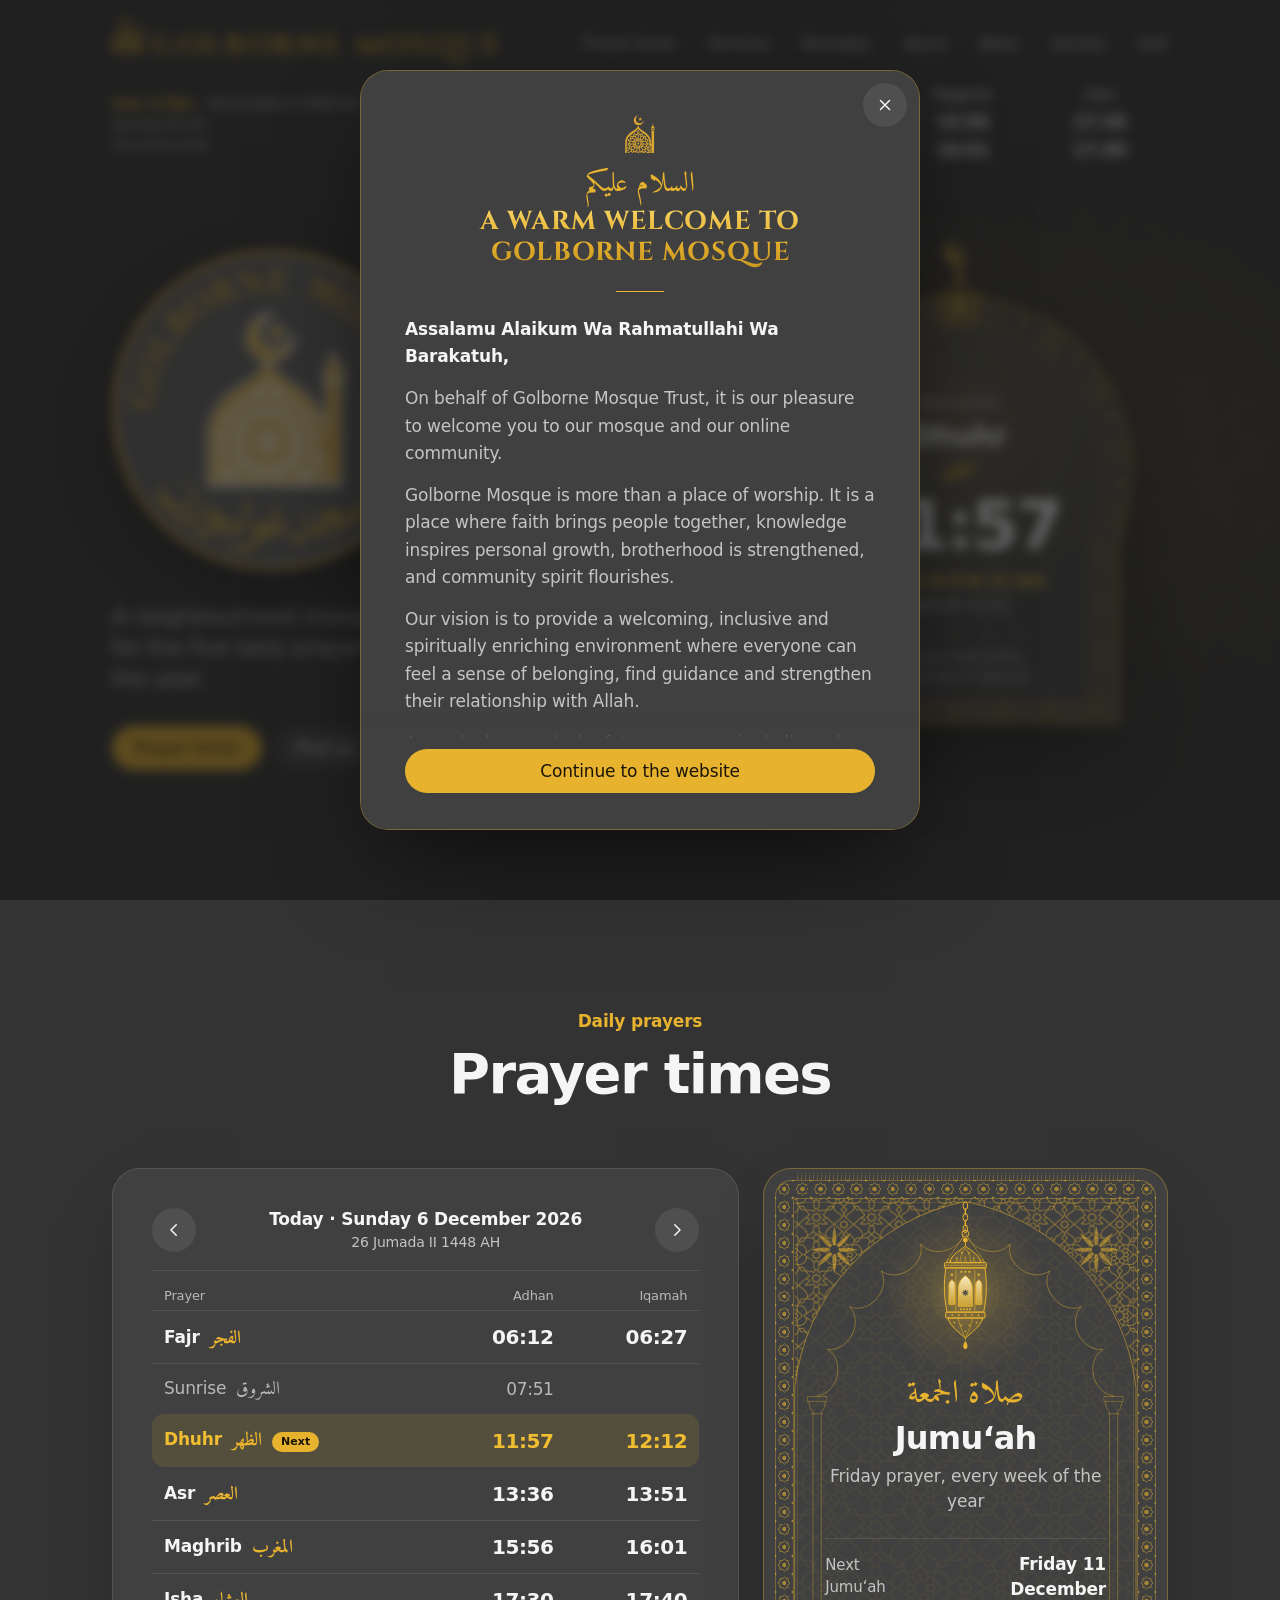
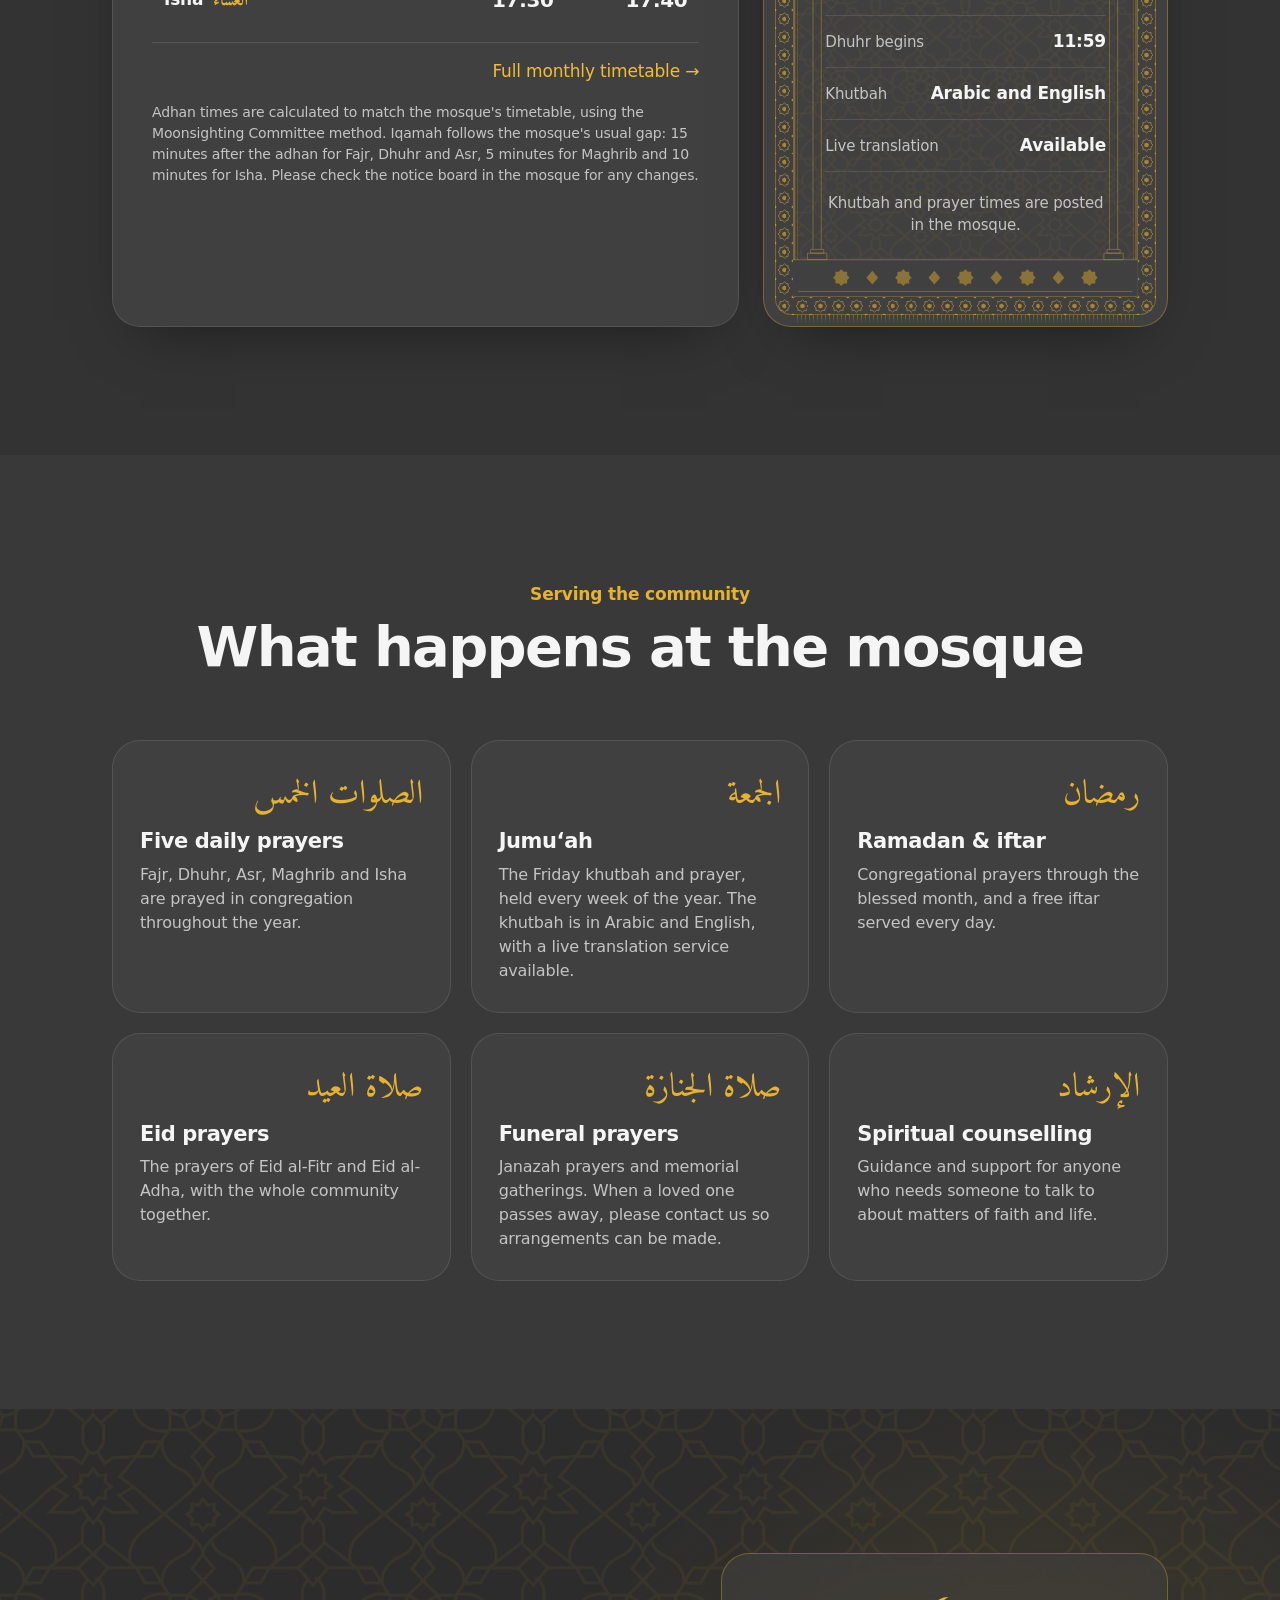
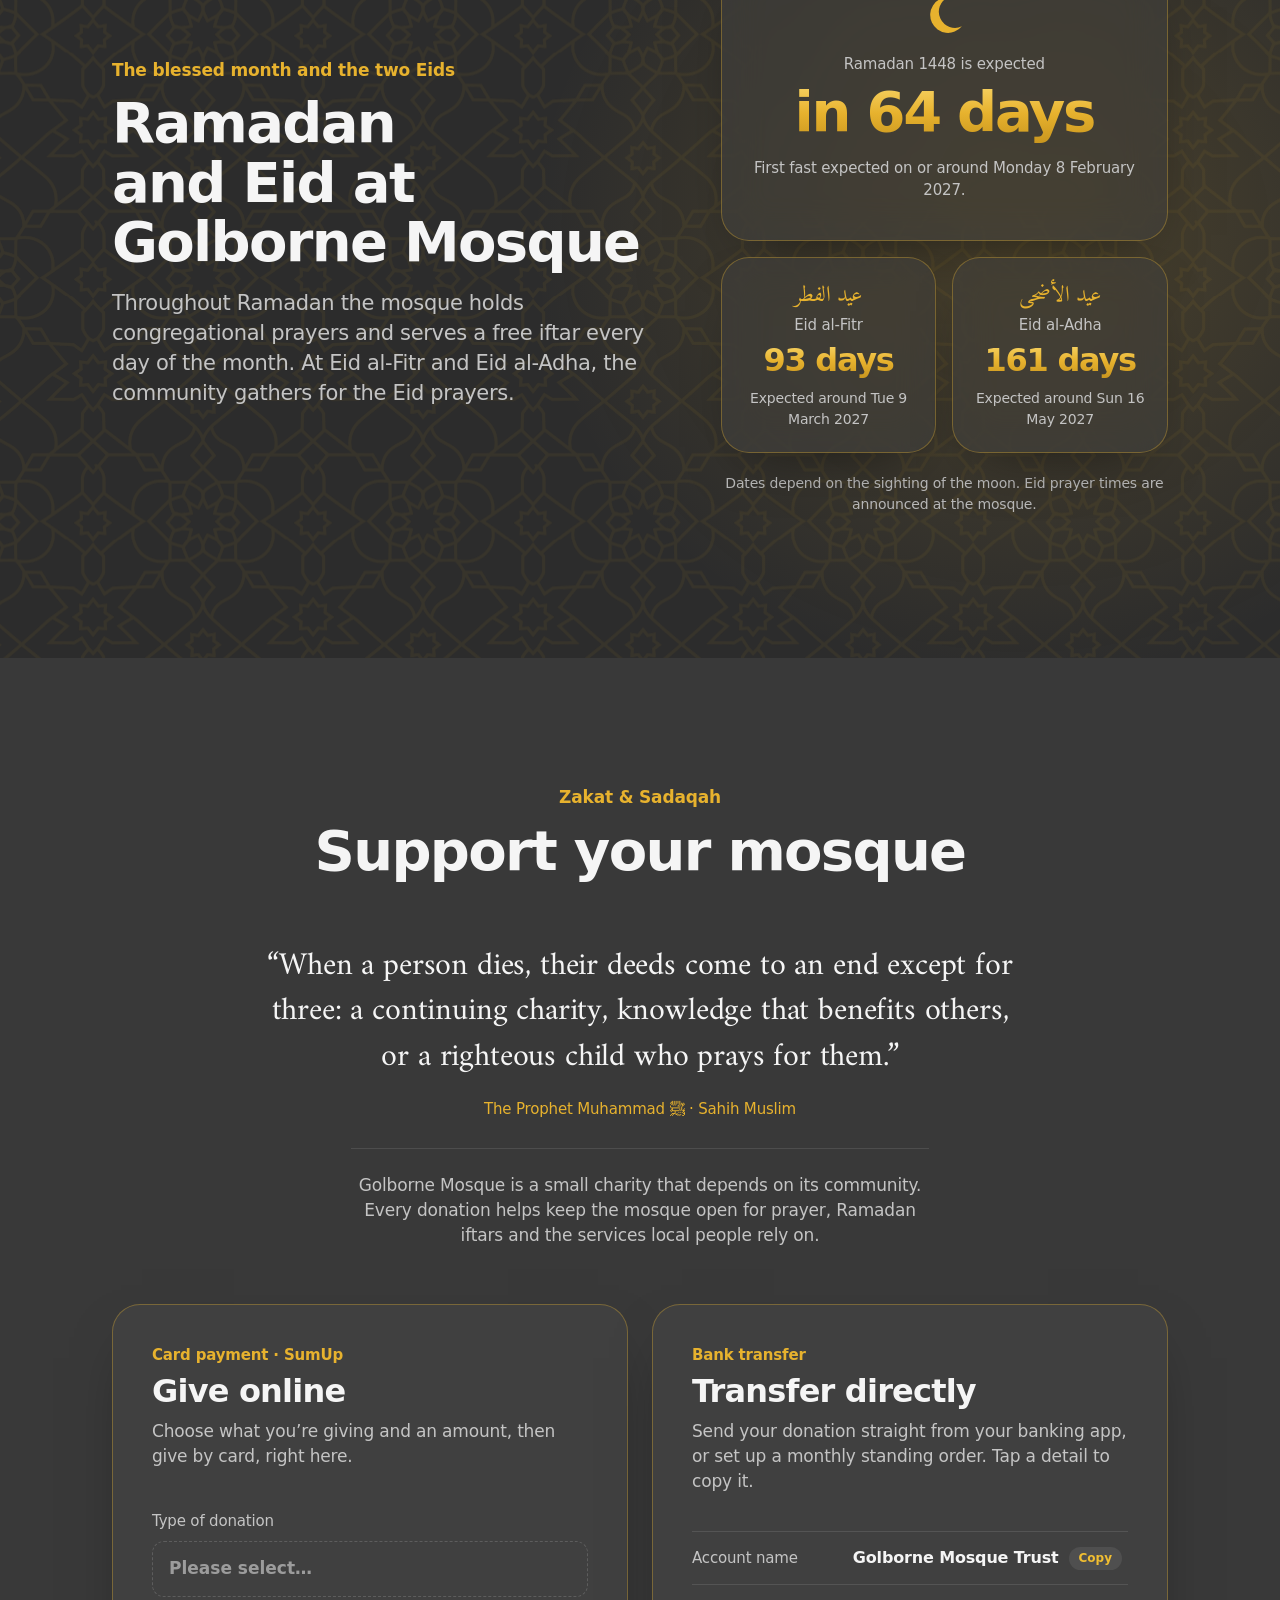
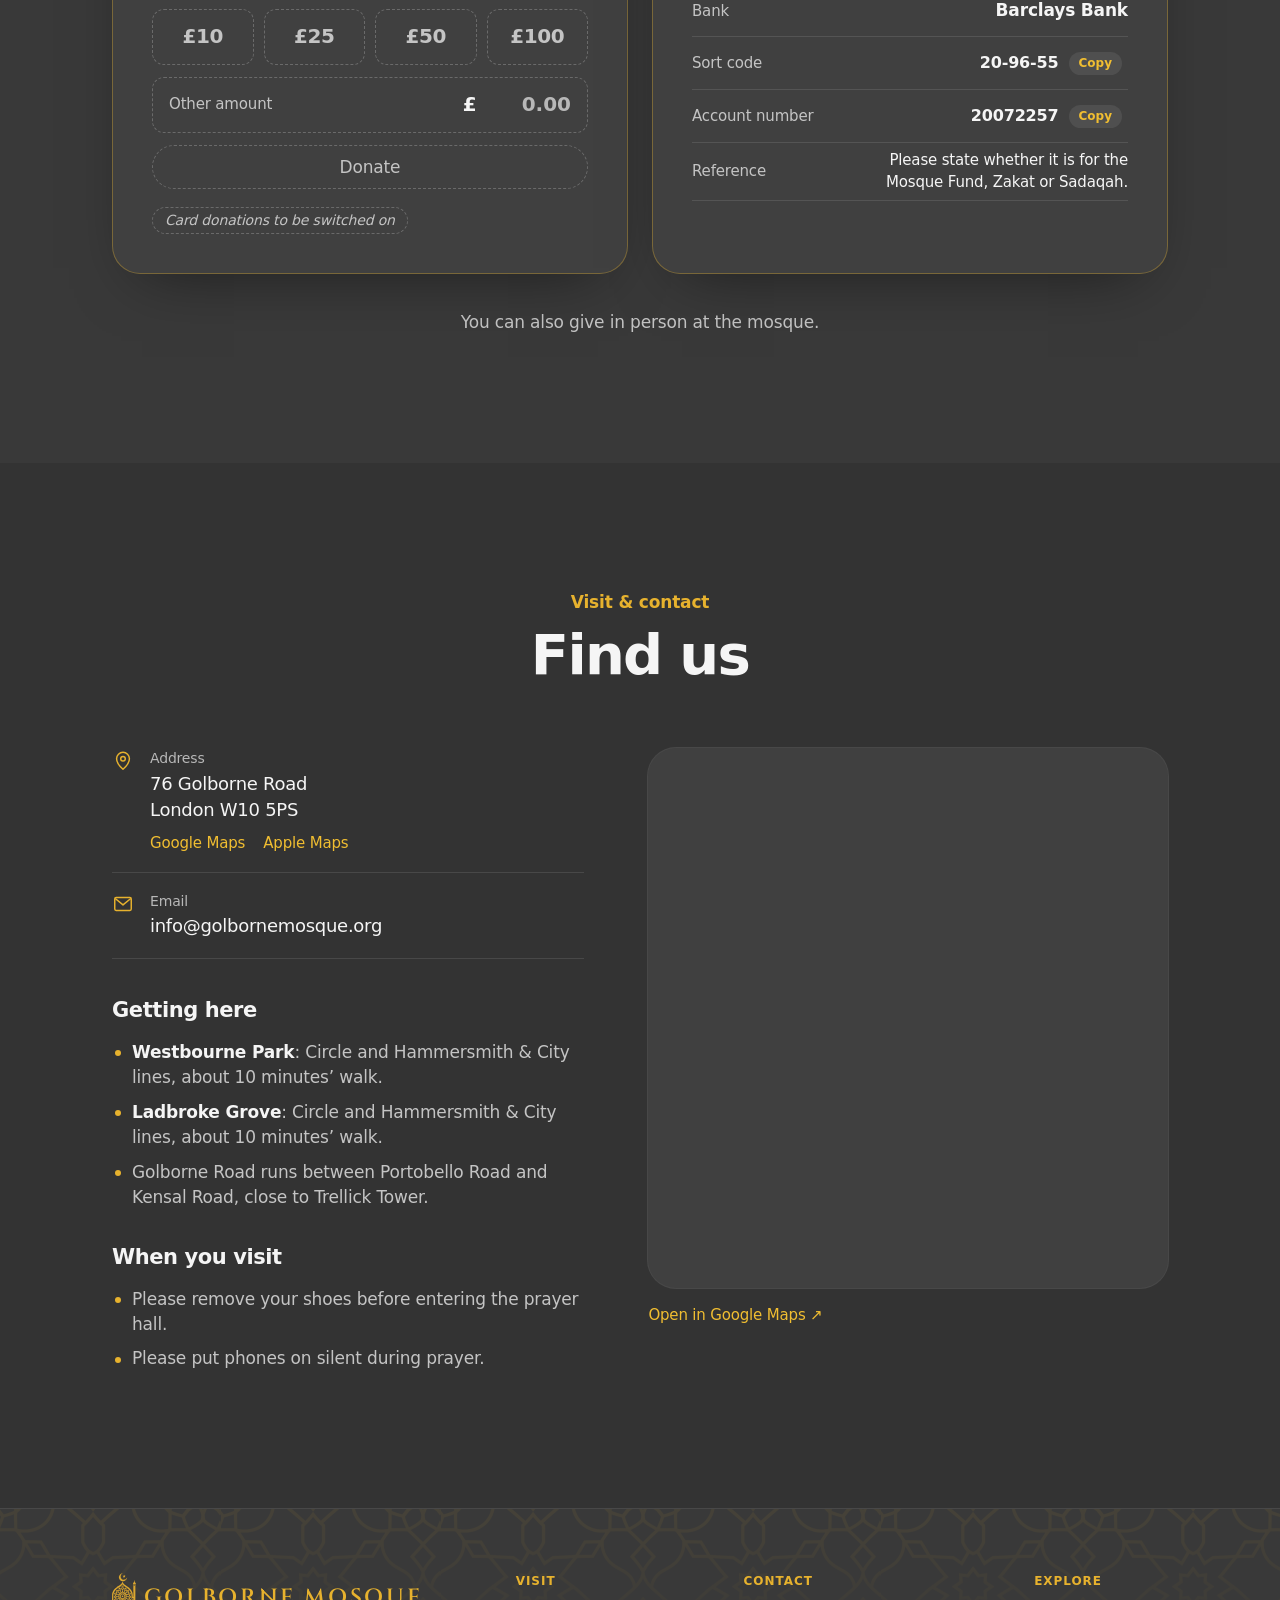
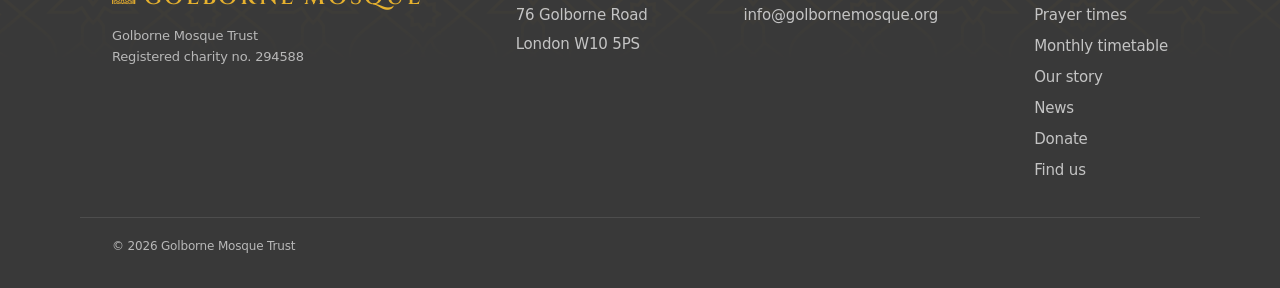
==== index.html @ c0db879e "Bank panel: Barclays Bank, no IBAN or BIC, reference asks which fund The bank is Barclays Bank. IBAN" ====
<!doctype html>
<html lang="en-GB">
<head>
  <meta charset="utf-8">
  <meta name="viewport" content="width=device-width, initial-scale=1, viewport-fit=cover">
  <title>Golborne Mosque · Alhuda Mosque, Golborne Road, London W10</title>
  <meta name="description" content="Golborne Mosque (Alhuda Mosque) at 76 Golborne Road, North Kensington. Today's prayer times, Jumu'ah, Ramadan and free iftar, funeral prayers, and how to find us.">
  <meta name="theme-color" content="#333333">
  <meta name="color-scheme" content="dark">
  <meta property="og:type" content="website">
  <meta property="og:title" content="Golborne Mosque · مسجد غولبورن">
  <meta property="og:description" content="A neighbourhood mosque at 76 Golborne Road, London W10 — five daily prayers, Jumu'ah and free iftar every day of Ramadan.">
  <meta property="og:image" content="https://golbornemosque.org/assets/og.jpg">
  <meta property="og:image:width" content="1200">
  <meta property="og:image:height" content="630">
  <meta property="og:image:alt" content="The Golborne Mosque badge: a gold dome, minaret and crescent on grey, with the name in English and Arabic.">
  <meta name="twitter:card" content="summary_large_image">
  <link rel="icon" href="/favicon.ico" sizes="16x16 32x32 48x48 64x64 128x128 256x256">
  <link rel="icon" href="/assets/icons/favicon.svg" type="image/svg+xml">
  <link rel="icon" href="/assets/icons/favicon-32x32.png" type="image/png" sizes="32x32">
  <link rel="icon" href="/assets/icons/favicon-16x16.png" type="image/png" sizes="16x16">
  <link rel="apple-touch-icon" href="/assets/icons/apple-touch-icon.png" sizes="180x180">
  <link rel="manifest" href="/site.webmanifest">
  <link rel="preconnect" href="https://fonts.googleapis.com">
  <link rel="preconnect" href="https://fonts.gstatic.com" crossorigin>
  <link rel="stylesheet" href="https://fonts.googleapis.com/css2?family=Amiri:wght@400;700&family=Cinzel:wght@600;700&display=swap">
  <link rel="stylesheet" href="css/styles.css">
  <script type="application/ld+json">
  {
    "@context": "https://schema.org",
    "@type": "Mosque",
    "name": "Golborne Mosque",
    "alternateName": ["مسجد غولبورن", "Alhuda Mosque", "مسجد الهدى", "Golborne Mosque Trust"],
    "address": {
      "@type": "PostalAddress",
      "streetAddress": "76 Golborne Road",
      "addressLocality": "London",
      "postalCode": "W10 5PS",
      "addressCountry": "GB"
    },
    "geo": { "@type": "GeoCoordinates", "latitude": 51.52195, "longitude": -0.2086 },
    "email": "info@golbornemosque.org"
  }
  </script>
</head>
<body id="top">
  <svg width="0" height="0" class="sprite" aria-hidden="true" focusable="false">
    <symbol id="i-star" viewBox="0 0 64 64">
      <g fill="none" stroke="currentColor" stroke-width="2.5" stroke-linejoin="round">
        <rect x="16" y="16" width="32" height="32"/>
        <rect x="16" y="16" width="32" height="32" transform="rotate(45 32 32)"/>
        <circle cx="32" cy="32" r="7"/>
      </g>
    </symbol>
    <symbol id="i-crescent" viewBox="0 0 64 64">
      <path fill="currentColor" d="M38 6a26 26 0 1 0 20 42.5A21 21 0 0 1 38 6z"/>
    </symbol>
    <symbol id="i-mail" viewBox="0 0 24 24">
      <g fill="none" stroke="currentColor" stroke-width="1.6" stroke-linejoin="round"><rect x="3" y="5" width="18" height="14" rx="1.5"/><path d="m3.5 6 8.5 7 8.5-7"/></g>
    </symbol>
    <symbol id="i-pin" viewBox="0 0 24 24">
      <g fill="none" stroke="currentColor" stroke-width="1.6" stroke-linejoin="round"><path d="M12 21s-7-6.2-7-11.5a7 7 0 0 1 14 0C19 14.8 12 21 12 21z"/><circle cx="12" cy="9.5" r="2.5"/></g>
    </symbol>
  </svg>

  <a class="skip-link" href="#main">Skip to content</a>

  <header class="site-header">
    <div class="wrap site-header__inner">
      <a class="brand" href="#top">
        <img class="brand__logo" src="assets/symbol.svg" width="30" height="38" alt="">
        <span class="brand__text">
          <span class="brand__name">Golborne Mosque</span>
        </span>
      </a>
      <button class="nav-toggle" type="button" aria-expanded="false" aria-controls="site-nav">
        <span class="nav-toggle__bars" aria-hidden="true"></span>
        <span class="nav-toggle__label">Menu</span>
      </button>
      <nav id="site-nav" class="site-nav" aria-label="Main">
        <ul>
          <li><a href="#prayer-times">Prayer times</a></li>
          <li><a href="#services">Services</a></li>
          <li><a href="#ramadan">Ramadan</a></li>
          <li><a href="/about">About</a></li>
          <li><a href="/news">News</a></li>
          <li><a href="#donate">Donate</a></li>
          <li><a href="#visit">Visit</a></li>
        </ul>
      </nav>
    </div>
  </header>

  <section class="prayer-bar" id="prayer-bar" aria-label="Prayer times">
    <div class="wrap prayer-bar__inner">
      <div class="prayer-bar__day">
        <p><span class="prayer-bar__title" data-bar-day hidden></span><span data-bar-date>&nbsp;</span></p>
        <p data-bar-sunrise>&nbsp;</p>
        <p class="prayer-bar__credit" data-bar-credit>&nbsp;</p>
      </div>
      <!-- Filled in by js/prayer-bar.js; the placeholder rows keep the page from jumping as it loads. -->
      <table class="prayer-bar__table">
        <thead><tr><td></td><th scope="col">Fajr</th><th scope="col">Dhuhr</th><th scope="col">Asr</th><th scope="col">Maghrib</th><th scope="col">Isha</th></tr></thead>
        <tbody>
          <tr><th scope="row">Adhan</th><td>--:--</td><td>--:--</td><td>--:--</td><td>--:--</td><td>--:--</td></tr>
          <tr><th scope="row">Iqamah</th><td>--:--</td><td>--:--</td><td>--:--</td><td>--:--</td><td>--:--</td></tr>
        </tbody>
      </table>
    </div>
  </section>
  <noscript><style>.prayer-bar { display: none; }</style></noscript>

  <main id="main">
    <!-- Hero: styled on the mosque's dark grey frontage and gold lettering -->
    <section class="hero" aria-labelledby="hero-title">
      <div class="wrap hero__grid">
        <div class="sign">
          <h1 id="hero-title" class="sign__logo">
            <img src="assets/logo.svg" width="320" height="320" alt="Golborne Mosque" fetchpriority="high">
            <span class="visually-hidden" lang="ar" dir="rtl">مسجد غولبورن</span>
          </h1>
          <p class="sign__lede">A neighbourhood mosque on Golborne Road, open for the five daily prayers and Jumu‘ah throughout the year.</p>
          <div class="sign__actions">
            <a class="btn btn--gold" href="#prayer-times">Prayer times</a>
            <a class="btn btn--line" href="#visit">Find us</a>
          </div>
        </div>

        <aside class="arch" aria-labelledby="next-label">
          <svg class="arch__frame" viewBox="0 0 320 420" aria-hidden="true" focusable="false">
            <defs>
              <pattern id="arch-lattice" width="44" height="48.71" patternUnits="userSpaceOnUse" x="160" y="10">
                <image href="assets/zellige.webp" width="44" height="48.71"/>
              </pattern>
              <pattern id="arch-weave" width="64" height="70.84" patternUnits="userSpaceOnUse" x="128" y="20">
                <image href="assets/zellige.webp" width="64" height="70.84"/>
              </pattern>
              <radialGradient id="arch-light" cx="160" cy="110" r="190" gradientUnits="userSpaceOnUse">
                <stop offset="0" stop-color="#f6cf5c" stop-opacity="0.13"/>
                <stop offset="1" stop-color="#f6cf5c" stop-opacity="0"/>
              </radialGradient>
            </defs>
            <path class="arch__fill" d="M10 410V233.2A162 162 0 1 1 310 233.2V410Z"/>
            <!-- inside the window: a faint woven lattice and light from the top -->
            <path class="arch__weave" d="M30 390V229.13A142 142 0 1 1 290 229.13V390Z"/>
            <path d="M30 390V229.13A142 142 0 1 1 290 229.13V390Z" fill="url(#arch-light)"/>
            <!-- the arch: alternating voussoirs (lattice / plain with a star), a keystone, a scalloped intrados -->
            <path class="arch__band" fill="url(#arch-lattice)" fill-rule="evenodd" d="M10 410V233.2A162 162 0 1 1 310 233.2V410ZM30 390V229.13A142 142 0 1 1 290 229.13V390Z"/>
            <path class="arch__voussoir" d="M20.33 197.6L0.65 201.2A162 162 0 0 1 -1.95 167.97L18.04 168.47A142 142 0 0 0 20.33 197.6ZM21.77 139.49L2.3 134.91A162 162 0 0 1 13.23 103.42L31.35 111.89A142 142 0 0 0 21.77 139.49ZM46.38 86.83L30.37 74.83A162 162 0 0 1 53.01 50.36L66.21 65.38A142 142 0 0 0 46.38 86.83ZM90.02 48.44L80.17 31.04A162 162 0 0 1 110.71 17.68L116.79 36.73A142 142 0 0 0 90.02 48.44ZM203.21 36.73L209.29 17.68A162 162 0 0 1 239.83 31.04L229.98 48.44A142 142 0 0 0 203.21 36.73ZM253.79 65.38L266.99 50.36A162 162 0 0 1 289.63 74.83L273.62 86.83A142 142 0 0 0 253.79 65.38ZM288.65 111.89L306.77 103.42A162 162 0 0 1 317.7 134.91L298.23 139.49A142 142 0 0 0 288.65 111.89ZM301.96 168.47L321.95 167.97A162 162 0 0 1 319.35 201.2L299.67 197.6A142 142 0 0 0 301.96 168.47Z"/>
            <path class="arch__voussoir arch__voussoir--key" d="M145.7 33.74L140.5 6.14A167 167 0 0 1 179.5 6.14L174.3 33.74A139 139 0 0 0 145.7 33.74Z"/>
            <path class="arch__kstar" d="M160 13.6L161.58 15.18L163.82 15.18L163.82 17.42L165.4 19L163.82 20.58L163.82 22.82L161.58 22.82L160 24.4L158.42 22.82L156.18 22.82L156.18 20.58L154.6 19L156.18 17.42L156.18 15.18L158.42 15.18Z"/>
            <path class="arch__vstars" d="M8.46 179.27L9.81 180.62L11.72 180.62L11.72 182.53L13.06 183.87L11.72 185.22L11.72 187.13L9.81 187.13L8.46 188.47L7.12 187.13L5.21 187.13L5.21 185.22L3.86 183.87L5.21 182.53L5.21 180.62L7.12 180.62ZM16.4 117.56L17.75 118.91L19.65 118.91L19.65 120.82L21 122.16L19.65 123.51L19.65 125.42L17.75 125.42L16.4 126.76L15.05 125.42L13.15 125.42L13.15 123.51L11.8 122.16L13.15 120.82L13.15 118.91L15.05 118.91ZM48.4 64.2L49.75 65.55L51.65 65.55L51.65 67.46L53 68.8L51.65 70.15L51.65 72.06L49.75 72.06L48.4 73.4L47.05 72.06L45.15 72.06L45.15 70.15L43.8 68.8L45.15 67.46L45.15 65.55L47.05 65.55ZM99.1 28.13L100.45 29.48L102.35 29.48L102.35 31.39L103.7 32.73L102.35 34.08L102.35 35.99L100.45 35.99L99.1 37.33L97.75 35.99L95.85 35.99L95.85 34.08L94.5 32.73L95.85 31.39L95.85 29.48L97.75 29.48ZM220.9 28.13L222.25 29.48L224.15 29.48L224.15 31.39L225.5 32.73L224.15 34.08L224.15 35.99L222.25 35.99L220.9 37.33L219.55 35.99L217.65 35.99L217.65 34.08L216.3 32.73L217.65 31.39L217.65 29.48L219.55 29.48ZM271.6 64.2L272.95 65.55L274.85 65.55L274.85 67.46L276.2 68.8L274.85 70.15L274.85 72.06L272.95 72.06L271.6 73.4L270.25 72.06L268.35 72.06L268.35 70.15L267 68.8L268.35 67.46L268.35 65.55L270.25 65.55ZM303.6 117.56L304.95 118.91L306.85 118.91L306.85 120.82L308.2 122.16L306.85 123.51L306.85 125.42L304.95 125.42L303.6 126.76L302.25 125.42L300.35 125.42L300.35 123.51L299 122.16L300.35 120.82L300.35 118.91L302.25 118.91ZM311.54 179.27L312.88 180.62L314.79 180.62L314.79 182.53L316.14 183.87L314.79 185.22L314.79 187.13L312.88 187.13L311.54 188.47L310.19 187.13L308.28 187.13L308.28 185.22L306.94 183.87L308.28 182.53L308.28 180.62L310.19 180.62Z"/>
            <path class="arch__dividers" d="M20.33 197.6L0.65 201.2M18.04 168.47L-1.95 167.97M21.77 139.49L2.3 134.91M31.35 111.89L13.23 103.42M46.38 86.83L30.37 74.83M66.21 65.38L53.01 50.36M90.02 48.44L80.17 31.04M116.79 36.73L110.71 17.68M145.39 30.75L143.33 10.86M174.61 30.75L176.67 10.86M203.21 36.73L209.29 17.68M229.98 48.44L239.83 31.04M253.79 65.38L266.99 50.36M273.62 86.83L289.63 74.83M288.65 111.89L306.77 103.42M298.23 139.49L317.7 134.91M301.96 168.47L321.95 167.97M299.67 197.6L319.35 201.2"/>
            <path class="arch__lobes" d="M30 229.13C39.24 220.61 31.94 195.41 19.58 193.14C30.73 187.33 30.28 161.1 18.94 155.67C31.22 152.98 37.64 127.55 28.12 119.35C40.68 119.96 53.53 97.09 46.49 86.68C58.44 90.56 76.83 71.85 72.76 59.96C83.28 66.83 105.92 53.58 105.1 41.04C113.46 50.42 138.78 43.56 141.26 31.24C146.89 42.48 173.11 42.48 178.74 31.24C181.22 43.56 206.54 50.42 214.9 41.04C214.08 53.58 236.72 66.83 247.24 59.96C243.17 71.85 261.56 90.56 273.51 86.68C266.47 97.09 279.32 119.96 291.88 119.35C282.36 127.55 288.78 152.98 301.06 155.67C289.72 161.1 289.27 187.33 300.42 193.14C288.06 195.41 280.76 220.61 290 229.13"/>
            <!-- imposts on slim columns -->
            <path class="arch__impost" d="M5 228H41V237H5ZM279 228H315V237H279Z"/>
            <path class="arch__columns" d="M31.4 237H40.6M32.2 237Q32.4 241 34.6 242M39.8 237Q39.6 241 37.4 242M33.8 243.2H38.2M34.6 242V380M37.4 242V380M279.4 237H288.6M280.2 237Q280.4 241 282.6 242M287.8 237Q287.6 241 285.4 242M281.8 243.2H286.2M282.6 242V380M285.4 242V380"/>
            <path class="arch__bases" d="M33.6 380H38.4V383H33.6ZM32.4 383H39.6V389.5H32.4ZM281.6 380H286.4V383H281.6ZM280.4 383H287.6V389.5H280.4Z"/>
            <path class="arch__line" d="M10 410V233.2A162 162 0 1 1 310 233.2V410Z"/>
            <path class="arch__line arch__line--inner" d="M30 390V229.13A142 142 0 1 1 290 229.13V390Z"/>
            <!-- finial: the crescent and star above the arch, as on the dome in the logo -->
            <g class="arch__finial">
              <path d="M155.4 5.4C155.4 2.2 164.6 2.2 164.6 5.4Z"/><path d="M158.9 2.6V-7.6H161.1V2.6Z"/><circle cx="160" cy="-10.6" r="3.2"/><path d="M159.2 -13.6V-16.4H160.8V-13.6Z"/><circle cx="160" cy="-18.4" r="2.1"/><g transform="translate(158.2 -32.4) scale(0.82)"><path d="M12.29 4.24A13 13 0 1 1 -1.44 -12.92A11 11 0 1 0 12.29 4.24Z"/><path d="M5.6 -8L6.75 -4.78L10.17 -4.68L7.45 -2.6L8.42 0.68L5.6 -1.25L2.78 0.68L3.75 -2.6L1.03 -4.68L4.45 -4.78Z"/></g>
            </g>
          </svg>
          <div class="arch__content">
            <p class="arch__label" id="next-label">Next prayer</p>
            <p class="arch__name"><span id="next-name">—</span> <span class="arch__name-ar" id="next-name-ar" lang="ar" dir="rtl"></span></p>
            <p class="arch__time" id="next-time">--:--</p>
            <p class="arch__countdown" id="next-countdown"></p>
            <p class="arch__iqamah" id="next-iqamah" hidden></p>
            <p class="arch__date"><span id="hero-date"></span><span class="arch__hijri" id="hero-hijri"></span></p>
          </div>
        </aside>
      </div>
    </section>

    <div id="notices" class="wrap notices" hidden></div>

    <!-- Prayer times + Jumu'ah -->
    <section id="prayer-times" class="section" aria-labelledby="pt-title">
      <div class="wrap">
        <header class="section__head">
          <p class="eyebrow eyebrow--ruled">Daily prayers</p>
          <h2 id="pt-title">Prayer times</h2>
        </header>

        <div class="times-grid">
          <div class="panel times">
            <div class="times__bar">
              <button class="icon-btn" type="button" id="prev-day" aria-label="Previous day">
                <svg viewBox="0 0 24 24" aria-hidden="true"><path d="M15 5l-7 7 7 7"/></svg>
              </button>
              <div class="times__date">
                <p id="pt-date" aria-live="polite"></p>
                <p id="pt-hijri" class="times__hijri"></p>
              </div>
              <button class="icon-btn" type="button" id="next-day" aria-label="Next day">
                <svg viewBox="0 0 24 24" aria-hidden="true"><path d="M9 5l7 7-7 7"/></svg>
              </button>
            </div>

            <table class="times__table">
              <caption class="visually-hidden">Adhan and iqamah times for the selected day</caption>
              <thead>
                <tr>
                  <th scope="col">Prayer</th>
                  <th scope="col">Adhan</th>
                  <th scope="col">Iqamah</th>
                </tr>
              </thead>
              <tbody id="pt-body"></tbody>
            </table>
            <noscript><p class="fine-print">Prayer times need JavaScript switched on. You can also find them on the notice board in the mosque.</p></noscript>

            <div class="times__foot">
              <button class="link-btn" type="button" id="today-btn" hidden>Back to today</button>
              <a class="text-link" href="/timetable">Full monthly timetable <span aria-hidden="true">→</span></a>
            </div>
            <p class="fine-print" id="pt-source"></p>
          </div>

          <div class="panel panel--framed jumuah" aria-labelledby="jumuah-title">
          <!-- Drawn as a prayer mat: a starred border with fringes, the mihrab with its columns and a lit lantern -->
          <div class="mat" aria-hidden="true">
            <span class="mat__fringe mat__fringe--top"></span>
            <span class="mat__fringe mat__fringe--bottom"></span>
            <div class="mat__field">
              <svg class="mat__niche" viewBox="0 0 100 600" preserveAspectRatio="xMidYMin meet" focusable="false">
                <defs>
                  <radialGradient id="mat-glow">
                    <stop offset="0" stop-color="#f6cf5c" stop-opacity="0.36"/>
                    <stop offset="0.45" stop-color="#f1be31" stop-opacity="0.12"/>
                    <stop offset="1" stop-color="#f1be31" stop-opacity="0"/>
                  </radialGradient>
                  <linearGradient id="mat-glass" x1="0" y1="0" x2="0" y2="1">
                    <stop offset="0" stop-color="#fff3cf" stop-opacity="0.96"/>
                    <stop offset="1" stop-color="#f1be31" stop-opacity="0.6"/>
                  </linearGradient>
                  <pattern id="mat-lattice" width="16" height="17.71" patternUnits="userSpaceOnUse">
                    <image href="assets/zellige.webp" width="16" height="17.71"/>
                  </pattern>
                  <pattern id="mat-weave" width="26" height="28.78" patternUnits="userSpaceOnUse" x="-13">
                    <image href="assets/zellige.webp" width="26" height="28.78"/>
                  </pattern>
                </defs>
                <!-- the niche is woven too, faintly, like the field of a rug -->
                <path class="mat__weave" d="M0.5 600V55A62 62 0 0 1 50 1A62 62 0 0 1 99.5 55V600Z"/>
                <!-- spandrels: lattice with a rosette in each corner -->
                <path class="mat__spandrel" d="M0 0H100V55A62 62 0 0 0 50 1A62 62 0 0 0 0.5 55V0Z"/>
                <path class="mat__rosette" d="M12 15Q10.55 12.35 12 7.8Q13.45 12.35 12 15ZM12 15Q12.85 12.1 17.09 9.91Q14.9 14.15 12 15ZM12 15Q14.65 13.55 19.2 15Q14.65 16.45 12 15ZM12 15Q14.9 15.85 17.09 20.09Q12.85 17.9 12 15ZM12 15Q13.45 17.65 12 22.2Q10.55 17.65 12 15ZM12 15Q11.15 17.9 6.91 20.09Q9.1 15.85 12 15ZM12 15Q9.35 16.45 4.8 15Q9.35 13.55 12 15ZM12 15Q9.1 14.15 6.91 9.91Q11.15 12.1 12 15ZM88 15Q86.55 12.35 88 7.8Q89.45 12.35 88 15ZM88 15Q88.85 12.1 93.09 9.91Q90.9 14.15 88 15ZM88 15Q90.65 13.55 95.2 15Q90.65 16.45 88 15ZM88 15Q90.9 15.85 93.09 20.09Q88.85 17.9 88 15ZM88 15Q89.45 17.65 88 22.2Q86.55 17.65 88 15ZM88 15Q87.15 17.9 82.91 20.09Q85.1 15.85 88 15ZM88 15Q85.35 16.45 80.8 15Q85.35 13.55 88 15ZM88 15Q85.1 14.15 82.91 9.91Q87.15 12.1 88 15Z"/>
                <circle class="mat__rosette-eye" cx="12" cy="15" r="1.3"/><circle class="mat__rosette-eye" cx="88" cy="15" r="1.3"/>
                <!-- the mihrab: pointed outer arch, polylobed inner arch on two columns -->
                <path class="mat__arch" d="M0.5 600V55A62 62 0 0 1 50 1A62 62 0 0 1 99.5 55V600"/>
                <path class="mat__lobes" d="M7 57.4C13.14 56.67 15.3 47.21 10.09 43.89C16.22 44.69 20.64 36.05 16.41 31.55C22.15 33.83 28.56 26.54 25.56 21.14C30.57 24.76 38.57 19.27 36.99 13.29C40.96 18.04 50.06 14.68 50 8.5C49.94 14.68 59.04 18.04 63.01 13.29C61.43 19.27 69.43 24.76 74.44 21.14C71.44 26.54 77.85 33.83 83.59 31.55C79.36 36.05 83.78 44.69 89.91 43.89C84.7 47.21 86.86 56.67 93 57.4"/>
                <path class="mat__columns" d="M4.2 57.6H9.8M4.2 57.6V59H9.8V57.6M4.6 59Q4.8 61.4 5.8 62M9.4 59Q9.2 61.4 8.2 62M5.3 62.6H8.7M5.8 62V600M8.2 62V600M90.2 57.6H95.8M90.2 57.6V59H95.8V57.6M90.6 59Q90.8 61.4 91.8 62M95.4 59Q95.2 61.4 94.2 62M91.3 62.6H94.7M91.8 62V600M94.2 62V600"/>
                <!-- the lantern, lit -->
                <circle cx="50" cy="27.65" r="24" fill="url(#mat-glow)"/>
                <g transform="translate(50 1) scale(0.95)"><g class="mat__lamp"><g class="mat__chain"><ellipse cx="0" cy="1.35" rx="0.7" ry="1.15"/><path d="M0 2.1V4.1" class="link-edge"/><ellipse cx="0" cy="4.85" rx="0.7" ry="1.15"/><path d="M0 5.6V7.6" class="link-edge"/><ellipse cx="0" cy="8.35" rx="0.7" ry="1.15"/><circle cx="0" cy="9.85" r="1.05"/></g><path d="M-0.6 10.75L-6 18.6M0.6 10.75L6 18.6" class="susp"/><circle cx="0" cy="11.8" r="0.75" class="fill"/><path d="M0 12.5V13.5"/><path d="M-4.6 18.7C-4.6 16.1 -1.4 15.1 0 13.5C1.4 15.1 4.6 16.1 4.6 18.7Z"/><path d="M-1.6 18.7C-1.6 16.3 -0.6 15.3 0 13.9C0.6 15.3 1.6 16.3 1.6 18.7" class="thin"/><circle cx="-2.6" cy="17.3" r="0.24" class="fill"/><circle cx="2.6" cy="17.3" r="0.24" class="fill"/><circle cx="-1.1" cy="15.7" r="0.24" class="fill"/><circle cx="1.1" cy="15.7" r="0.24" class="fill"/><circle cx="0" cy="17.1" r="0.24" class="fill"/><path d="M-5.75 18.7L-5.2 17.6L-4.65 18.7M-3.15 18.7L-2.6 17.6L-2.05 18.7M-0.55 18.7L0 17.6L0.55 18.7M2.05 18.7L2.6 17.6L3.15 18.7M4.65 18.7L5.2 17.6L5.75 18.7" class="thin"/><rect x="-6.4" y="18.7" width="12.8" height="1.6" rx="0.3"/><path d="M-6.4 19.5H6.4" class="thin"/><path d="M-6 20.3C-6.6 25.3 -6.6 28.8 -5.6 33.8H5.6C6.6 28.8 6.6 25.3 6 20.3Z"/><path d="M-2.1 32V26.48C-2.1 24.17 -0.42 23 0 22.7C0.42 23 2.1 24.17 2.1 26.48V32ZM-5 31.4V25.52C-5 24.53 -4.28 24.2 -4.1 23.9C-3.92 24.2 -3.2 24.53 -3.2 25.52V31.4ZM3.2 31.4V25.52C3.2 24.53 3.92 24.2 4.1 23.9C4.28 24.2 5 24.53 5 25.52V31.4Z" class="glass"/><path d="M-2.9 20.9V33.4M2.9 20.9V33.4" class="thin"/><circle cx="-1.2" cy="21.5" r="0.32" class="fill"/><circle cx="0" cy="21.5" r="0.32" class="fill"/><circle cx="1.2" cy="21.5" r="0.32" class="fill"/><circle cx="-1.4" cy="32.9" r="0.3" class="fill"/><circle cx="-0.47" cy="32.9" r="0.3" class="fill"/><circle cx="0.47" cy="32.9" r="0.3" class="fill"/><circle cx="1.4" cy="32.9" r="0.3" class="fill"/><path d="M0 29.9V32" class="thin"/><path d="M0 26.75L0.22 27.37L0.81 27.09L0.53 27.68L1.15 27.9L0.53 28.12L0.81 28.71L0.22 28.43L0 29.05L-0.22 28.43L-0.81 28.71L-0.53 28.12L-1.15 27.9L-0.53 27.68L-0.81 27.09L-0.22 27.37Z" class="pierce"/><path d="M-4.1 21.85L-3.99 22.15L-3.71 22.01L-3.85 22.29L-3.55 22.4L-3.85 22.51L-3.71 22.79L-3.99 22.65L-4.1 22.95L-4.21 22.65L-4.49 22.79L-4.35 22.51L-4.65 22.4L-4.35 22.29L-4.49 22.01L-4.21 22.15ZM4.1 21.85L4.21 22.15L4.49 22.01L4.35 22.29L4.65 22.4L4.35 22.51L4.49 22.79L4.21 22.65L4.1 22.95L3.99 22.65L3.71 22.79L3.85 22.51L3.55 22.4L3.85 22.29L3.71 22.01L3.99 22.15Z" class="fill"/><rect x="-6" y="33.8" width="12" height="1.8" rx="0.3"/><circle cx="-4" cy="34.7" r="0.28" class="fill"/><circle cx="-2" cy="34.7" r="0.28" class="fill"/><circle cx="0" cy="34.7" r="0.28" class="fill"/><circle cx="2" cy="34.7" r="0.28" class="fill"/><circle cx="4" cy="34.7" r="0.28" class="fill"/><path d="M-5.4 35.6C-4.4 38.4 -1.6 40.2 0 41.8C1.6 40.2 4.4 38.4 5.4 35.6Z"/><path d="M-2.2 35.6C-1.6 38.4 -0.6 40.2 0 41.8M2.2 35.6C1.6 38.4 0.6 40.2 0 41.8" class="thin"/><circle cx="-3.4" cy="37" r="0.24" class="fill"/><circle cx="3.4" cy="37" r="0.24" class="fill"/><circle cx="-1.2" cy="37.8" r="0.24" class="fill"/><circle cx="1.2" cy="37.8" r="0.24" class="fill"/><circle cx="0" cy="39.6" r="0.24" class="fill"/><path d="M0 41.8V42.7" class="thin"/><path d="M0 42.7C0.9 43.8 0.9 44.8 0 45.2C-0.9 44.8 -0.9 43.8 0 42.7Z" class="fill"/></g></g>
              </svg>
              <svg class="mat__foot" viewBox="0 0 100 14" preserveAspectRatio="xMidYMax meet" focusable="false">
                <rect class="mat__foot-ground" x="0" y="3.4" width="100" height="10.6"/>
                <g class="mat__bases"><path d="M5.1 0.4H8.9V1.5H5.1ZM4.2 1.5H9.8V3.4H4.2Z"/><path d="M91.1 0.4H94.9V1.5H91.1ZM90.2 1.5H95.8V3.4H90.2Z"/></g>
                <path class="mat__foot-line" d="M0 3.4H100M1.5 12.6H98.5"/>
                <path class="mat__motifs" d="M14 6.2L14.7 6.9L15.7 6.9L15.7 7.9L16.4 8.6L15.7 9.3L15.7 10.3L14.7 10.3L14 11L13.3 10.3L12.3 10.3L12.3 9.3L11.6 8.6L12.3 7.9L12.3 6.9L13.3 6.9ZM23 6.6L24.7 8.6L23 10.6L21.3 8.6ZM32 6.2L32.7 6.9L33.7 6.9L33.7 7.9L34.4 8.6L33.7 9.3L33.7 10.3L32.7 10.3L32 11L31.3 10.3L30.3 10.3L30.3 9.3L29.6 8.6L30.3 7.9L30.3 6.9L31.3 6.9ZM41 6.6L42.7 8.6L41 10.6L39.3 8.6ZM50 6.2L50.7 6.9L51.7 6.9L51.7 7.9L52.4 8.6L51.7 9.3L51.7 10.3L50.7 10.3L50 11L49.3 10.3L48.3 10.3L48.3 9.3L47.6 8.6L48.3 7.9L48.3 6.9L49.3 6.9ZM59 6.6L60.7 8.6L59 10.6L57.3 8.6ZM68 6.2L68.7 6.9L69.7 6.9L69.7 7.9L70.4 8.6L69.7 9.3L69.7 10.3L68.7 10.3L68 11L67.3 10.3L66.3 10.3L66.3 9.3L65.6 8.6L66.3 7.9L66.3 6.9L67.3 6.9ZM77 6.6L78.7 8.6L77 10.6L75.3 8.6ZM86 6.2L86.7 6.9L87.7 6.9L87.7 7.9L88.4 8.6L87.7 9.3L87.7 10.3L86.7 10.3L86 11L85.3 10.3L84.3 10.3L84.3 9.3L83.6 8.6L84.3 7.9L84.3 6.9L85.3 6.9Z"/>
              </svg>
            </div>
          </div>
            <p class="jumuah__ar" lang="ar" dir="rtl">صلاة الجمعة</p>
            <h3 id="jumuah-title">Jumu‘ah</h3>
            <p class="jumuah__sub">Friday prayer, every week of the year</p>
            <dl class="jumuah__list" id="jumuah-list">
              <div><dt>Next Jumu‘ah</dt><dd>—</dd></div>
              <div><dt>Dhuhr begins</dt><dd>—</dd></div>
              <div><dt>Khutbah</dt><dd>Arabic and English</dd></div>
              <div><dt>Live translation</dt><dd>Available</dd></div>
            </dl>
            <p class="jumuah__note" id="jumuah-note">Khutbah and prayer times are posted in the mosque.</p>
          </div>
        </div>
      </div>
    </section>

    <!-- Services -->
    <section id="services" class="section section--alt" aria-labelledby="services-title">
      <div class="wrap">
        <header class="section__head">
          <p class="eyebrow eyebrow--ruled">Serving the community</p>
          <h2 id="services-title">What happens at the mosque</h2>
        </header>
        <ul class="cards">
          <li class="card">
            <p class="card__ar" lang="ar" dir="rtl">الصلوات الخمس</p>
            <h3>Five daily prayers</h3>
            <p>Fajr, Dhuhr, Asr, Maghrib and Isha are prayed in congregation throughout the year.</p>
          </li>
          <li class="card">
            <p class="card__ar" lang="ar" dir="rtl">الجمعة</p>
            <h3>Jumu‘ah</h3>
            <p>The Friday khutbah and prayer, held every week of the year. The khutbah is in Arabic and English, with a live translation service available.</p>
          </li>
          <li class="card">
            <p class="card__ar" lang="ar" dir="rtl">رمضان</p>
            <h3>Ramadan &amp; iftar</h3>
            <p>Congregational prayers through the blessed month, and a free iftar served every day.</p>
          </li>
          <li class="card">
            <p class="card__ar" lang="ar" dir="rtl">صلاة العيد</p>
            <h3>Eid prayers</h3>
            <p>The prayers of Eid al-Fitr and Eid al-Adha, with the whole community together.</p>
          </li>
          <li class="card">
            <p class="card__ar" lang="ar" dir="rtl">صلاة الجنازة</p>
            <h3>Funeral prayers</h3>
            <p>Janazah prayers and memorial gatherings. When a loved one passes away, please contact us so arrangements can be made.</p>
          </li>
          <li class="card">
            <p class="card__ar" lang="ar" dir="rtl">الإرشاد</p>
            <h3>Spiritual counselling</h3>
            <p>Guidance and support for anyone who needs someone to talk to about matters of faith and life.</p>
          </li>
        </ul>
      </div>
    </section>

    <!-- Latest news: hidden until there is a post (js/news.js) -->
    <section id="news" class="section" aria-labelledby="news-title" data-news-section hidden>
      <div class="wrap">
        <header class="section__head">
          <p class="eyebrow eyebrow--ruled">From the mosque</p>
          <h2 id="news-title">Latest news</h2>
        </header>
        <div class="news-grid" data-news data-news-limit="3" data-news-heading="h3"></div>
        <p class="news-all"><a class="text-link" href="/news">All news <span aria-hidden="true">→</span></a></p>
      </div>
    </section>

    <!-- Ramadan -->
    <section id="ramadan" class="band" aria-labelledby="ramadan-title">
      <div class="wrap band__grid">
        <div>
          <p class="eyebrow">The blessed month and the two Eids</p>
          <h2 id="ramadan-title">Ramadan and Eid at Golborne Mosque</h2>
          <p class="band__lede">Throughout Ramadan the mosque holds congregational prayers and serves a free iftar every day of the month. At Eid al-Fitr and Eid al-Adha, the community gathers for the Eid prayers.</p>
        </div>
        <div class="seasons">
          <div class="countdown panel--framed" id="ramadan-box">
            <svg class="countdown__icon" aria-hidden="true"><use href="#i-crescent"/></svg>
            <p class="countdown__label" id="ramadan-label">Ramadan is expected in</p>
            <p class="countdown__value" id="ramadan-value">—</p>
            <p class="countdown__detail" id="ramadan-detail"></p>
          </div>
          <div class="seasons__eids" id="eid-boxes">
            <div class="countdown countdown--small">
              <p class="countdown__ar" lang="ar" dir="rtl">عيد الفطر</p>
              <p class="countdown__label" id="fitr-label">Eid al-Fitr</p>
              <p class="countdown__value" id="fitr-value">—</p>
              <p class="countdown__detail" id="fitr-detail"></p>
            </div>
            <div class="countdown countdown--small">
              <p class="countdown__ar" lang="ar" dir="rtl">عيد الأضحى</p>
              <p class="countdown__label" id="adha-label">Eid al-Adha</p>
              <p class="countdown__value" id="adha-value">—</p>
              <p class="countdown__detail" id="adha-detail"></p>
            </div>
          </div>
          <p class="seasons__note">Dates depend on the sighting of the moon. Eid prayer times are announced at the mosque.</p>
        </div>
      </div>
    </section>

    <!-- Donate -->
    <section id="donate" class="section section--alt" aria-labelledby="donate-title">
      <div class="wrap donate">
        <header class="section__head">
          <p class="eyebrow eyebrow--ruled">Zakat &amp; Sadaqah</p>
          <h2 id="donate-title">Support your mosque</h2>
        </header>
        <div class="donate__intro">
          <figure class="quote quote--center">
            <blockquote>
              <p>“When a person dies, their deeds come to an end except for three: a continuing charity, knowledge that benefits others, or a righteous child who prays for them.”</p>
            </blockquote>
            <figcaption>The Prophet Muhammad ﷺ · Sahih Muslim</figcaption>
          </figure>
          <p class="donate__lede">Golborne Mosque is a small charity that depends on its community. Every donation helps keep the mosque open for prayer, Ramadan iftars and the services local people rely on.</p>
        </div>

        <div class="give-grid">
          <div class="panel panel--framed give" aria-labelledby="give-online-title">
            <p class="give__eyebrow">Card payment · SumUp</p>
            <h3 id="give-online-title">Give online</h3>
            <p class="give__text">Choose what you’re giving and an amount, then give by card, right here.</p>
            <form class="donate-form" id="donate-form" novalidate>
              <!-- The values must match FUNDS in functions/api/donate.js -->
              <label class="donate-type" for="donate-fund">
                <span class="donate-type__label">Type of donation</span>
                <select id="donate-fund" name="fund" required aria-describedby="donate-fund-hint">
                  <option value="" selected disabled>Please select…</option>
                  <option value="mosque" data-hint="For the mosque’s upkeep, bills and services.">Mosque Fund</option>
                  <option value="zakat" data-hint="Your obligatory Zakat. It is recorded separately from other donations.">Zakat</option>
                  <option value="sadaqah" data-hint="Voluntary charity, given whenever you wish.">Sadaqah</option>
                </select>
              </label>
              <p class="fund-hint" id="donate-fund-hint" hidden></p>
              <fieldset class="amounts" id="donate-amounts">
                <legend class="visually-hidden">Choose an amount</legend>
              </fieldset>
              <label class="amount-other" for="donate-other">
                <span class="amount-other__label">Other amount</span>
                <span class="amount-other__field"><span aria-hidden="true">£</span><input id="donate-other" type="text" inputmode="decimal" autocomplete="off" placeholder="0.00" aria-describedby="donate-limits"></span>
              </label>
              <p class="visually-hidden" id="donate-limits">From £1 to £5,000.</p>
              <button class="btn btn--gold btn--block" type="submit" id="donate-submit">Donate</button>
            </form>
            <!-- SumUp's card form appears here once an amount is chosen -->
            <div class="donate-card" id="donate-card" hidden>
              <div class="donate-card__head">
                <p>Giving <strong id="donate-chosen"></strong> <span id="donate-chosen-fund"></span></p>
                <button class="link-btn" type="button" id="donate-change">Change</button>
              </div>
              <div class="donate-card__form" id="sumup-card"></div>
            </div>
            <div class="donate-done" id="donate-done" tabindex="-1" hidden>
              <p class="donate-done__ar" lang="ar" dir="rtl">جزاكم الله خيرا</p>
              <p class="donate-done__title">Thank you</p>
              <p id="donate-done-text">Your donation has been received.</p>
              <button class="link-btn" type="button" id="donate-again">Give again</button>
            </div>
            <p class="give__note" id="donate-status" role="status" aria-live="polite"></p>
            <p class="give__note" id="sumup-note">Card payments are handled securely by SumUp. The mosque never sees your card details.</p>
          </div>

          <div class="panel panel--framed give" aria-labelledby="give-bank-title">
            <p class="give__eyebrow">Bank transfer</p>
            <h3 id="give-bank-title">Transfer directly</h3>
            <p class="give__text">Send your donation straight from your banking app, or set up a monthly standing order. Tap a detail to copy it.</p>
            <dl class="bank" id="bank-list"></dl>
          </div>
        </div>
        <noscript><p class="donate__inperson">Donation details need JavaScript switched on.</p></noscript>

        <p class="donate__inperson">You can also give in person at the mosque.</p>
        <p class="visually-hidden" id="copy-status" aria-live="polite"></p>
      </div>
    </section>

    <!-- Visit & contact -->
    <section id="visit" class="section" aria-labelledby="visit-title">
      <div class="wrap">
        <header class="section__head">
          <p class="eyebrow eyebrow--ruled">Visit &amp; contact</p>
          <h2 id="visit-title">Find us</h2>
        </header>
        <div class="visit">
          <div class="visit__info">
            <ul class="contact-list">
              <li>
                <svg aria-hidden="true"><use href="#i-pin"/></svg>
                <div>
                  <p class="contact-list__label">Address</p>
                  <address>76 Golborne Road<br>London W10 5PS</address>
                  <p class="contact-list__links">
                    <a class="text-link" href="https://www.google.com/maps/dir/?api=1&amp;destination=Golborne+Mosque+Trust%2C+76+Golborne+Road%2C+London+W10+5PS" rel="noopener" target="_blank">Google Maps</a>
                    <a class="text-link" href="https://maps.apple.com/?daddr=76+Golborne+Road,+London+W10+5PS" rel="noopener" target="_blank">Apple Maps</a>
                  </p>
                </div>
              </li>
              <li>
                <svg aria-hidden="true"><use href="#i-mail"/></svg>
                <div>
                  <p class="contact-list__label">Email</p>
                  <a href="mailto:info@golbornemosque.org">info@golbornemosque.org</a>
                </div>
              </li>
            </ul>

            <h3 class="visit__subtitle">Getting here</h3>
            <ul class="plain-list">
              <li><strong>Westbourne Park</strong>: Circle and Hammersmith &amp; City lines, about 10 minutes’ walk.</li>
              <li><strong>Ladbroke Grove</strong>: Circle and Hammersmith &amp; City lines, about 10 minutes’ walk.</li>
              <li>Golborne Road runs between Portobello Road and Kensal Road, close to Trellick Tower.</li>
            </ul>

            <h3 class="visit__subtitle">When you visit</h3>
            <ul class="plain-list">
              <li>Please remove your shoes before entering the prayer hall.</li>
              <li>Please put phones on silent during prayer.</li>
            </ul>
          </div>

          <figure class="map">
            <iframe title="Google Map showing Golborne Mosque (Golborne Mosque Trust), 76 Golborne Road" loading="lazy" referrerpolicy="no-referrer-when-downgrade" allowfullscreen
              src="https://www.google.com/maps?q=Golborne+Mosque+Trust,+76+Golborne+Road,+London+W10+5PS&amp;z=17&amp;hl=en&amp;output=embed"></iframe>
            <figcaption><a class="text-link" href="https://www.google.com/maps/search/?api=1&amp;query=Golborne+Mosque+Trust%2C+76+Golborne+Road%2C+London+W10+5PS" rel="noopener" target="_blank">Open in Google Maps <span aria-hidden="true">↗</span></a></figcaption>
          </figure>
        </div>
      </div>
    </section>
  </main>

  <footer class="site-footer">
    <div class="wrap site-footer__grid">
      <div class="site-footer__brand">
        <a class="brand brand--footer" href="#top">
          <img class="brand__logo" src="assets/symbol.svg" width="30" height="38" alt="">
          <span class="brand__text">
            <span class="brand__name">Golborne Mosque</span>
          </span>
        </a>
        <p class="site-footer__charity">Golborne Mosque Trust<br>Registered charity no. 294588</p>
      </div>
      <div class="site-footer__col">
        <h2 class="site-footer__heading">Visit</h2>
        <address class="site-footer__lines">
          <span>76 Golborne Road</span>
          <span>London W10 5PS</span>
        </address>
      </div>
      <div class="site-footer__col">
        <h2 class="site-footer__heading">Contact</h2>
        <address class="site-footer__lines">
          <a href="mailto:info@golbornemosque.org">info@golbornemosque.org</a>
        </address>
      </div>
      <nav class="site-footer__col" aria-label="Footer">
        <h2 class="site-footer__heading">Explore</h2>
        <ul class="site-footer__links">
          <li><a href="#prayer-times">Prayer times</a></li>
          <li><a href="/timetable">Monthly timetable</a></li>
          <li><a href="/about">Our story</a></li>
          <li><a href="/news">News</a></li>
          <li><a href="#donate">Donate</a></li>
          <li><a href="#visit">Find us</a></li>
        </ul>
      </nav>
    </div>
    <p class="wrap site-footer__copy">© <span data-year></span> Golborne Mosque Trust</p>
  </footer>

  <script defer src="js/config.js"></script>
  <script defer src="data/timetable.js"></script>
  <script defer src="js/praytimes.js"></script>
  <script defer src="js/site.js"></script>
  <script defer src="js/prayer-bar.js"></script>
  <script defer src="js/home.js"></script>
  <script defer src="js/donate.js"></script>
  <script defer src="js/news.js"></script>
</body>
</html>
---- css/styles.css ----
/* ==========================================================================
   Golborne Mosque
   The grey and gold of the mosque's logo and frontage, set in an Apple-style
   system: the platform's own typeface with size-specific tracking, a
   translucent header, rounded surfaces with hairlines instead of heavy rules,
   and motion only where it has a job (see "motion" near the end).
   ========================================================================== */

/* Until Cinzel arrives, Georgia stands in, scaled to Cinzel's width so the
   lettering wraps the same way and nothing jumps when the font swaps. */
@font-face {
  font-family: "Cinzel Fallback";
  src: local("Georgia Bold"), local("Georgia-Bold");
  font-weight: 600;
  size-adjust: 95.3%;
}
@font-face {
  font-family: "Cinzel Fallback";
  src: local("Georgia Bold"), local("Georgia-Bold");
  font-weight: 700;
  size-adjust: 96.9%;
}

:root {
  color-scheme: dark;

  /* Neutral greys, a few steps darker than the logo's grey disc (#606060) */
  --bg: #333333;
  --bg-alt: #393939;
  --bg-deep: #2c2c2c;
  --surface: #404040;
  --surface-2: #474747;
  --hairline: rgba(255, 255, 255, 0.1);
  --hairline-strong: rgba(255, 255, 255, 0.17);

  /* The logo's golds: its English lettering, its Arabic lettering, and a gradient between them */
  --gold: #e7b22e;
  --gold-bright: #f1be31;
  --gold-wash: rgba(231, 178, 46, 0.12);
  --gold-line: rgba(231, 178, 46, 0.34);
  --gold-gradient: linear-gradient(180deg, #f7d466 0%, #e7b22e 50%, #c9961f 100%);

  --ink: #f5f5f5;
  /* Secondary text, kept at 4.5:1 or better on every grey above */
  --ink-2: #c4c4c4;
  --ink-3: #b8b8b8;
  --ink-on-gold: #1b1508;

  /* The platform's own typeface: San Francisco on Apple devices */
  --font-sans: system-ui, -apple-system, BlinkMacSystemFont, "SF Pro Text", "Segoe UI", Roboto, "Helvetica Neue", Arial, sans-serif;
  --font-brand: "Cinzel", "Cinzel Fallback", "Trajan Pro", Georgia, serif;
  --font-ar: "Amiri", "Geeza Pro", "Traditional Arabic", serif;

  /* Motion curves */
  --ease-out: cubic-bezier(0.23, 1, 0.32, 1);
  --ease-in-out: cubic-bezier(0.77, 0, 0.175, 1);

  --wrap: 1120px;
  --gutter: 20px;
  --radius-sm: 12px;
  --radius: 18px;
  --radius-lg: 28px;
  --lift: 0 24px 60px -30px rgba(0, 0, 0, 0.55);

  /* Zellige: a Moroccan lattice of eight-pointed stars and rosettes, as fine gold lines.
     One repeat is 220 x 243.5px; the tile is drawn at twice that for sharp screens. */
  --pattern: url("../assets/zellige.webp");
  --pattern-size: 220px auto;
}

@media (min-width: 640px) {
  :root { --gutter: 32px; }
}

/* ---------- base ---------- */

*,
*::before,
*::after { box-sizing: border-box; }

html {
  scroll-behavior: smooth;
  scroll-padding-top: 88px;
  -webkit-text-size-adjust: 100%;
  -webkit-tap-highlight-color: transparent;
}
html.nav-open { overflow: hidden; }

body {
  margin: 0;
  background: var(--bg);
  color: var(--ink);
  font: 400 1.0625rem/1.47 var(--font-sans);
  letter-spacing: -0.01em;
  overflow-x: hidden;
  -webkit-font-smoothing: antialiased;
  -moz-osx-font-smoothing: grayscale;
}

img, svg, iframe { display: block; max-width: 100%; }

h1, h2, h3 {
  margin: 0;
  font-family: var(--font-sans);
  color: var(--ink);
  text-wrap: balance;
}

p { margin: 0 0 1em; }
p:last-child { margin-bottom: 0; }

a { color: var(--gold-bright); text-decoration: none; }
/* Links inside running text need more than colour to stand out */
p a:not([class]) {
  text-decoration: underline;
  text-decoration-color: rgba(235, 203, 139, 0.5);
  text-decoration-thickness: 1px;
  text-underline-offset: 3px;
}

[lang="ar"] { font-family: var(--font-ar); letter-spacing: 0; }

[hidden] { display: none !important; }

:focus-visible {
  outline: 2px solid var(--gold-bright);
  outline-offset: 3px;
}

/* Controls: no tap delay, no long-press text selection */
a, button, summary, [role="button"] { touch-action: manipulation; }
button, .btn, .icon-btn, .amount, .copy, .nav-toggle, .site-nav a, summary {
  -webkit-user-select: none;
  user-select: none;
  -webkit-touch-callout: none;
}

.wrap {
  width: 100%;
  max-width: var(--wrap);
  margin-inline: auto;
  padding-inline: max(var(--gutter), env(safe-area-inset-left, 0px)) max(var(--gutter), env(safe-area-inset-right, 0px));
}

.visually-hidden {
  position: absolute !important;
  width: 1px; height: 1px;
  overflow: hidden;
  clip: rect(0 0 0 0);
  white-space: nowrap;
}

.sprite { position: absolute; }
.print-only { display: none; }

.skip-link {
  position: absolute;
  left: 16px;
  top: -60px;
  z-index: 100;
  padding: 10px 18px;
  border-radius: 980px;
  background: var(--gold);
  color: var(--ink-on-gold);
  font-weight: 600;
}
.skip-link:focus { top: calc(12px + env(safe-area-inset-top, 0px)); }

/* ---------- shared pieces ---------- */

.eyebrow {
  margin: 0 0 12px;
  font-size: 1.0625rem;
  font-weight: 600;
  line-height: 1.3;
  color: var(--gold);
}

.btn {
  display: inline-flex;
  align-items: center;
  justify-content: center;
  gap: 6px;
  min-height: 44px;
  padding: 11px 22px;
  border: 0;
  border-radius: 980px;
  font: 500 1.0625rem/1.2 var(--font-sans);
  letter-spacing: -0.01em;
  cursor: pointer;
  transition: transform 160ms var(--ease-out), background-color 200ms ease, color 200ms ease;
}
.btn:active { transform: scale(0.97); }
.btn--gold { background: var(--gold); color: var(--ink-on-gold); }
.btn--line { background: rgba(255, 255, 255, 0.08); color: var(--ink); }
.btn--block { display: flex; width: 100%; }

.text-link { color: var(--gold-bright); font-weight: 500; }

.link-btn {
  padding: 0;
  border: 0;
  background: none;
  color: var(--gold-bright);
  font: 500 1rem var(--font-sans);
  letter-spacing: -0.01em;
  cursor: pointer;
}

.icon-btn {
  display: grid;
  place-items: center;
  width: 44px;
  height: 44px;
  flex: none;
  border: 0;
  border-radius: 50%;
  background: rgba(255, 255, 255, 0.08);
  color: var(--ink);
  cursor: pointer;
  transition: transform 160ms var(--ease-out), background-color 200ms ease;
}
.icon-btn:active { transform: scale(0.95); }
.icon-btn svg {
  width: 18px; height: 18px;
  fill: none; stroke: currentColor; stroke-width: 2;
  stroke-linecap: round; stroke-linejoin: round;
}

/* Surfaces: rounded, lifted by a hairline rather than a border */
.panel {
  position: relative;
  padding: 28px 24px;
  background: var(--surface);
  border-radius: var(--radius-lg);
  box-shadow: inset 0 0 0 1px var(--hairline), var(--lift);
}
/* The frontage's gold outline, kept as a single fine line */
.panel--framed { box-shadow: inset 0 0 0 1px var(--gold-line), var(--lift); }
@media (min-width: 640px) {
  .panel { padding: 40px; }
}

.fine-print {
  margin-top: 18px;
  font-size: 0.875rem;
  line-height: 1.5;
  color: var(--ink-2);
}

.plain-list { margin: 0; padding: 0; list-style: none; }
.plain-list li {
  position: relative;
  margin-bottom: 10px;
  padding-left: 20px;
  color: var(--ink-2);
}
.plain-list li::before {
  content: "";
  position: absolute;
  left: 3px;
  top: 0.62em;
  width: 6px;
  height: 6px;
  border-radius: 50%;
  background: var(--gold);
}
.plain-list strong { color: var(--ink); font-weight: 600; }

/* ---------- header: translucent, content scrolls beneath ---------- */

.site-header {
  position: sticky;
  top: 0;
  z-index: 50;
  padding-top: env(safe-area-inset-top, 0px);
  background: rgba(51, 51, 51, 0.74);
  -webkit-backdrop-filter: saturate(180%) blur(20px);
  backdrop-filter: saturate(180%) blur(20px);
  box-shadow: 0 1px 0 var(--hairline);
}

.site-header__inner {
  display: flex;
  align-items: center;
  justify-content: space-between;
  gap: 16px;
  /* room above and below the lockup, including the tail of the Q */
  min-height: 68px;
}

/* The mosque symbol and the name form one lockup, sized from --brand-size (the
   name's font size). The mosque stands on the name's baseline and rises to twice
   the height of its capitals (Cinzel's capitals are 0.7em, so 1.4em). */
/* Set on the header (not the lockup) so the menu can line up with the name too */
.site-header { --brand-size: 28px; }
.brand {
  display: inline-flex;
  /* an image's baseline is its bottom edge, so this sets the mosque on the text's baseline */
  align-items: baseline;
  gap: calc(var(--brand-size) * 0.35);
  color: var(--gold);
}
.brand__logo { width: auto; height: calc(var(--brand-size) * 1.4); flex: none; }
.brand--footer { --brand-size: 22px; }
.brand__text {
  display: flex;
  flex-direction: column;
  /* the space below the letters (for the Q's tail) shouldn't push the mosque off-centre */
  margin-bottom: -0.21em;
  font-size: var(--brand-size);
  line-height: 1;
}
/* On a phone the lockup shrinks a little if needed, so it never runs into the menu button */
@media (max-width: 899px) {
  .site-header { --brand-size: min(28px, calc((100vw - 112px) / 14)); }
  .brand--footer { --brand-size: min(22px, calc((100vw - 48px) / 14)); }
}
.brand__name {
  /* The tracking after the last letter would leave a gap; take it back so the
     line's box ends where the lettering does */
  margin-right: -0.12em;
  font: 600 1em/1 var(--font-brand);
  letter-spacing: 0.12em;
  text-transform: uppercase;
  white-space: nowrap;
}

.nav-toggle {
  display: grid;
  place-items: center;
  width: 44px;
  height: 44px;
  margin-right: -10px;
  padding: 0;
  border: 0;
  border-radius: 50%;
  background: transparent;
  color: var(--ink);
  cursor: pointer;
  transition: transform 160ms var(--ease-out), background-color 200ms ease;
}
.nav-toggle:active { transform: scale(0.95); }
.nav-toggle__label {
  position: absolute;
  width: 1px; height: 1px;
  overflow: hidden;
  clip: rect(0 0 0 0);
  white-space: nowrap;
}
.nav-toggle__bars,
.nav-toggle__bars::before,
.nav-toggle__bars::after {
  display: block;
  width: 18px;
  height: 1.5px;
  border-radius: 1px;
  background: currentColor;
  transition: transform 240ms var(--ease-out), background-color 240ms var(--ease-out);
}
.nav-toggle__bars { position: relative; }
.nav-toggle__bars::before,
.nav-toggle__bars::after { content: ""; position: absolute; left: 0; }
.nav-toggle__bars::before { top: -5px; }
.nav-toggle__bars::after { top: 5px; }
.nav-toggle[aria-expanded="true"] .nav-toggle__bars { background: transparent; }
.nav-toggle[aria-expanded="true"] .nav-toggle__bars::before { transform: translateY(5px) rotate(45deg); }
.nav-toggle[aria-expanded="true"] .nav-toggle__bars::after { transform: translateY(-5px) rotate(-45deg); }

.site-nav ul { margin: 0; padding: 0; list-style: none; }
.site-nav a {
  display: block;
  color: var(--ink-2);
  font-size: 0.9375rem;
  line-height: 1;
  transition: color 200ms ease;
}
.site-nav a[aria-current="page"] { color: var(--gold-bright); }

@media (max-width: 899px) {
  /* Full-height menu that fades in, links cascading in after it */
  .site-nav {
    position: absolute;
    top: 100%;
    left: 0;
    right: 0;
    height: 100dvh;
    overflow-y: auto;
    overscroll-behavior: contain;
    /* Solid: a blur nested inside the blurred header doesn't composite reliably */
    background: var(--bg);
    visibility: hidden;
    opacity: 0;
    transition: opacity 240ms var(--ease-out), visibility 0s linear 240ms;
  }
  .site-nav.is-open {
    visibility: visible;
    opacity: 1;
    transition: opacity 240ms var(--ease-out), visibility 0s;
  }
  .site-nav ul { padding: 12px var(--gutter) 48px; }
  .site-nav li {
    border-bottom: 1px solid var(--hairline);
    opacity: 0;
    transform: translateY(-8px);
    transition: opacity 300ms var(--ease-out), transform 300ms var(--ease-out);
  }
  .site-nav.is-open li { opacity: 1; transform: none; }
  .site-nav.is-open li:nth-child(2) { transition-delay: 30ms; }
  .site-nav.is-open li:nth-child(3) { transition-delay: 60ms; }
  .site-nav.is-open li:nth-child(4) { transition-delay: 90ms; }
  .site-nav.is-open li:nth-child(5) { transition-delay: 120ms; }
  .site-nav.is-open li:nth-child(6) { transition-delay: 150ms; }
  .site-nav a {
    padding: 16px 0;
    color: var(--ink);
    font-size: 1.75rem;
    font-weight: 600;
    line-height: 1.15;
    letter-spacing: -0.025em;
  }
  .site-nav a[aria-current="page"] { color: var(--gold-bright); }
}

@media (min-width: 900px) {
  .nav-toggle { display: none; }
  .site-nav ul { display: flex; gap: 32px; }
  .site-nav a { padding: 10px 0; white-space: nowrap; }
  /* The name's capitals sit 0.35em below the header's middle (it stands on the
     mosque's base), so the menu moves down to the same line */
  .site-nav { translate: 0 calc(var(--brand-size) * 0.35); }
}
/* Small laptops: a slightly smaller name and tighter menu keep both on one row */
@media (min-width: 900px) and (max-width: 1099px) {
  .site-header { --brand-size: 24px; }
  .site-nav ul { gap: 22px; }
}

/* ---------- prayer times strip (under the menu, scrolls with the page) ---------- */

.prayer-bar {
  padding: 14px 0 10px;
  background: var(--bg);
  box-shadow: 0 1px 0 var(--hairline);
}
.prayer-bar__inner { display: grid; gap: 8px; }

.prayer-bar__day {
  display: flex;
  flex-wrap: wrap;
  align-items: baseline;
  justify-content: space-between;
  gap: 2px 12px;
  font-size: 0.8125rem;
  line-height: 1.4;
  color: var(--ink-2);
}
.prayer-bar__day p { margin: 0; }
.prayer-bar__title { margin-right: 6px; font-weight: 600; color: var(--gold); }
.prayer-bar__date { font-weight: 600; color: var(--gold); }
.prayer-bar__credit { font-size: 0.75rem; color: var(--ink-3); }
.prayer-bar__credit a { color: var(--gold-bright); }
@media (max-width: 899px) {
  .prayer-bar__credit { flex-basis: 100%; order: 3; }
}

.prayer-bar__table {
  width: 100%;
  border-collapse: separate;
  border-spacing: 0;
  table-layout: fixed;
  font-variant-numeric: tabular-nums;
}
.prayer-bar__table th,
.prayer-bar__table td {
  padding: 3px 1px;
  text-align: center;
  white-space: nowrap;
}
.prayer-bar__table thead td { width: 52px; }
.prayer-bar__table thead th {
  padding-top: 7px;
  padding-bottom: 5px;
  font-size: 0.75rem;
  font-weight: 600;
  line-height: 1.2;
  color: var(--ink-2);
}
.prayer-bar__table tbody th {
  font-size: 0.75rem;
  font-weight: 500;
  line-height: 1.2;
  color: var(--ink-3);
  text-align: left;
}
.prayer-bar__table td {
  font-size: 1rem;
  font-weight: 600;
  line-height: 1.3;
  color: var(--ink);
}
.prayer-bar__table tbody tr:last-child td,
.prayer-bar__table tbody tr:last-child th { padding-bottom: 7px; }
/* The next prayer reads as one rounded column */
.prayer-bar__table .is-next { background: var(--gold-wash); color: var(--gold-bright); }
.prayer-bar__table thead th.is-next { border-radius: 10px 10px 0 0; }
.prayer-bar__table tbody tr:last-child td.is-next { border-radius: 0 0 10px 10px; }

@media (min-width: 900px) {
  .prayer-bar { padding: 12px 0 10px; }
  .prayer-bar__inner { grid-template-columns: auto minmax(0, 1fr); align-items: center; gap: 48px; }
  .prayer-bar__day { flex-direction: column; align-items: flex-start; gap: 2px; font-size: 0.875rem; }
  .prayer-bar__table { max-width: 760px; margin-left: auto; }
  .prayer-bar__table thead td { width: 76px; }
  .prayer-bar__table thead th { font-size: 0.8125rem; }
  .prayer-bar__table tbody th { font-size: 0.8125rem; }
  .prayer-bar__table td { padding: 3px 8px; font-size: 1.0625rem; }
}

/* ---------- hero ---------- */

.hero {
  position: relative;
  padding: 56px 0 72px;
  background:
    radial-gradient(ellipse 60% 55% at 74% 40%, rgba(231, 178, 46, 0.13), transparent 70%),
    var(--bg);
  overflow: hidden;
}
.hero::before {
  content: "";
  position: absolute;
  inset: 0;
  background-image: var(--pattern);
  background-size: var(--pattern-size);
  opacity: 0.07;
  -webkit-mask-image: radial-gradient(ellipse 55% 70% at 75% 45%, #000, transparent 75%);
  mask-image: radial-gradient(ellipse 55% 70% at 75% 45%, #000, transparent 75%);
  pointer-events: none;
}

.hero__grid {
  position: relative;
  display: grid;
  gap: 48px;
  align-items: center;
}
@media (min-width: 900px) {
  .hero { padding: 72px 0 112px; }
  /* On wide screens the tiles sit behind the arch rather than the text, so they can show a little more */
  .hero::before { opacity: 0.1; }
  .hero__grid { grid-template-columns: minmax(0, 1.15fr) minmax(0, 0.85fr); gap: 72px; }
}

.sign { container-type: inline-size; }
/* The mosque's badge stands in for a written heading */
.sign__logo { margin: 0; line-height: 0; }
.sign__logo img {
  display: block;
  width: clamp(220px, 66cqi, 320px);
  height: auto;
  filter: drop-shadow(0 24px 40px rgba(0, 0, 0, 0.45));
}
.sign__logo + .sign__lede { margin-top: 32px; }

.sign__lede {
  max-width: 30em;
  margin: 24px 0 32px;
  font-size: clamp(1.1875rem, 2.2vw, 1.375rem);
  line-height: 1.4;
  letter-spacing: -0.015em;
  color: var(--ink-2);
}

.sign__actions { display: flex; flex-wrap: wrap; align-items: center; gap: 12px; }

/* The arch: next prayer */
.arch {
  position: relative;
  width: 100%;
  max-width: 340px;
  margin-inline: auto;
  aspect-ratio: 320 / 420;
  filter: drop-shadow(0 30px 50px rgba(0, 0, 0, 0.5));
}
/* room for the finial that rises above the arch when it sits under the hero text */
@media (max-width: 899px) { .arch { margin-top: 44px; } }
.arch__frame { position: absolute; inset: 0; width: 100%; height: 100%; overflow: visible; }
.arch__fill { fill: var(--surface); }
.arch__line { fill: none; stroke: var(--gold); stroke-width: 1.25; vector-effect: non-scaling-stroke; }
.arch__band { opacity: 0.6; }
/* the inner edge of the lattice band */
.arch__line--inner { stroke: var(--gold-line); stroke-width: 1; }
.arch__weave { fill: url(#arch-weave); opacity: 0.06; }
/* voussoirs: plain ones are the card's grey over the lattice band, each with a star */
.arch__voussoir { fill: var(--surface); }
.arch__voussoir--key { fill: rgba(231, 178, 46, 0.2); }
.arch__vstars { fill: rgba(231, 178, 46, 0.62); }
.arch__voussoir--key { stroke: var(--gold); stroke-width: 1; vector-effect: non-scaling-stroke; }
.arch__kstar { fill: var(--gold); }
.arch__dividers, .arch__lobes, .arch__columns { fill: none; stroke: var(--gold-line); stroke-width: 1; vector-effect: non-scaling-stroke; }
.arch__lobes { stroke: rgba(231, 178, 46, 0.45); }
.arch__impost, .arch__bases { fill: var(--surface); stroke: var(--gold-line); stroke-width: 1; vector-effect: non-scaling-stroke; }
.arch__finial path, .arch__finial circle { fill: var(--gold); }

.arch__content {
  position: absolute;
  inset: 22% 14% 9%;
  display: flex;
  flex-direction: column;
  align-items: center;
  justify-content: center;
  text-align: center;
}
.arch__content p { margin: 0; }
.arch__label { font-size: 0.875rem; font-weight: 500; color: var(--ink-2); }
.arch__name {
  margin-top: 10px !important;
  font-size: 1.75rem;
  font-weight: 600;
  line-height: 1.1;
  letter-spacing: -0.02em;
  color: var(--ink);
}
.arch__name-ar { display: block; margin-top: 6px; font-size: 1.3rem; color: var(--gold); }
.arch__time {
  margin-top: 10px !important;
  font-size: clamp(3.25rem, 14vw, 4.25rem);
  font-weight: 600;
  line-height: 1;
  letter-spacing: -0.035em;
  font-variant-numeric: tabular-nums;
  color: var(--ink);
}
.arch__countdown {
  margin-top: 10px !important;
  min-height: 1.4em;
  font-size: 0.9375rem;
  font-weight: 600;
  color: var(--gold-bright);
}
.arch__iqamah { margin-top: 2px !important; font-size: 0.9375rem; color: var(--ink-2); }
.arch__date {
  margin-top: 16px !important;
  padding-top: 14px;
  border-top: 1px solid var(--hairline);
  font-size: 0.8125rem;
  line-height: 1.5;
  color: var(--ink-3);
}
.arch__hijri { display: block; }

/* ---------- notices ---------- */

.notices { display: grid; gap: 12px; padding-top: 32px; }
.notice {
  display: flex;
  gap: 14px;
  align-items: flex-start;
  padding: 18px 20px;
  background: var(--gold-wash);
  border-radius: var(--radius);
  box-shadow: inset 0 0 0 1px var(--gold-line);
}
.notice svg { width: 20px; height: 20px; flex: none; margin-top: 2px; color: var(--gold); }
.notice h3 { margin-bottom: 4px; font-size: 1.0625rem; font-weight: 600; }
.notice p { color: var(--ink-2); }

/* ---------- sections ---------- */

.section { padding: 88px 0; }
.section--alt { background: var(--bg-alt); }
@media (min-width: 900px) {
  .section { padding: 128px 0; }
}

.section__head { margin-bottom: 48px; text-align: center; }
.section__head h2 {
  font-size: clamp(2.25rem, 6vw, 3.5rem);
  font-weight: 700;
  line-height: 1.06;
  letter-spacing: -0.03em;
}
.section__head--left { margin-bottom: 28px; text-align: left; }
.section__lede {
  max-width: 34em;
  margin: 16px auto 0;
  font-size: clamp(1.125rem, 2vw, 1.3125rem);
  line-height: 1.42;
  letter-spacing: -0.015em;
  color: var(--ink-2);
}
@media (min-width: 900px) {
  .section__head { margin-bottom: 64px; }
}

/* ---------- prayer times ---------- */

.times-grid { display: grid; gap: 20px; }
@media (min-width: 900px) {
  /* both panels share a height; the Jumu'ah card centres its content in it */
  .times-grid { grid-template-columns: minmax(0, 1.55fr) minmax(0, 1fr); gap: 24px; align-items: stretch; }
  .jumuah { display: flex; flex-direction: column; justify-content: center; }
}

.times__bar {
  display: flex;
  align-items: center;
  justify-content: space-between;
  gap: 12px;
  margin-bottom: 6px;
  padding-bottom: 18px;
  border-bottom: 1px solid var(--hairline);
}
.times__date { text-align: center; }
.times__date p { margin: 0; }
#pt-date { font-size: 1.0625rem; font-weight: 600; line-height: 1.3; }
.times__hijri { margin-top: 2px !important; font-size: 0.875rem; color: var(--ink-2); }

.times__table {
  width: 100%;
  border-collapse: separate;
  border-spacing: 0;
  font-variant-numeric: tabular-nums;
}
.times__table th {
  padding: 12px 12px 8px;
  font-size: 0.8125rem;
  font-weight: 500;
  line-height: 1;
  color: var(--ink-3);
  text-align: right;
}
.times__table th:first-child { text-align: left; }
.times__table td {
  padding: 14px 12px;
  border-top: 1px solid var(--hairline);
  text-align: right;
  font-size: 1.25rem;
  font-weight: 600;
  line-height: 1.2;
  letter-spacing: -0.02em;
  white-space: nowrap;
}
.times__table td:first-child { text-align: left; white-space: normal; }

.prayer { display: flex; align-items: baseline; flex-wrap: wrap; gap: 10px; }
.prayer__en { font-size: 1.0625rem; font-weight: 600; line-height: 1.2; letter-spacing: -0.01em; color: var(--ink); }
.prayer__ar { font-size: 1.15rem; line-height: 1; color: var(--gold); }
.prayer__tag {
  display: inline-block;
  padding: 3px 9px;
  border-radius: 99px;
  background: var(--gold);
  color: var(--ink-on-gold);
  font-size: 0.6875rem;
  font-weight: 600;
  line-height: 1.3;
  letter-spacing: 0.01em;
}

.times__table tr.is-info td { color: var(--ink-3); font-size: 1.0625rem; font-weight: 500; }
.times__table tr.is-info .prayer__en,
.times__table tr.is-info .prayer__ar { color: var(--ink-3); font-weight: 500; }

.times__table tr.is-next td { border-top-color: transparent; background: var(--gold-wash); color: var(--gold-bright); }
.times__table tr.is-next + tr td { border-top-color: transparent; }
.times__table tr.is-next td:first-child { border-radius: 12px 0 0 12px; }
.times__table tr.is-next td:last-child { border-radius: 0 12px 12px 0; }
.times__table tr.is-next .prayer__en { color: var(--gold-bright); }

.times__foot {
  display: flex;
  flex-wrap: wrap;
  justify-content: space-between;
  align-items: center;
  gap: 12px 24px;
  margin-top: 16px;
  padding-top: 16px;
  border-top: 1px solid var(--hairline);
}
.times__foot .text-link { margin-left: auto; }

/* Jumu'ah, drawn as a prayer mat */
.jumuah {
  overflow: hidden;
  /* % padding follows the card's width, as the drawing does: the content starts
     below the lantern and stops above the foot panel */
  padding: calc(49% + 6px) 40px calc(14% + 34px);
  text-align: center;
}
@media (min-width: 640px) { .jumuah { padding-left: 62px; padding-right: 62px; } }
.jumuah > :not(.mat) { position: relative; }
.mat {
  position: absolute;
  inset: 12px;
  border-radius: calc(var(--radius-lg) - 12px);
  box-shadow: inset 0 0 0 1px var(--gold-line);
  pointer-events: none;
}
/* the border: a running band of eight-pointed stars and beads, whole tiles on every side */
.mat::before {
  content: "";
  position: absolute;
  inset: 0;
  padding: 18px;
  border-radius: inherit;
  background: url("data:image/svg+xml,%3Csvg xmlns='http://www.w3.org/2000/svg' width='18' height='18' viewBox='0 0 18 18'%3E%3Cpath d='M9 2.8L10.82 4.62L13.38 4.62L13.38 7.18L15.2 9L13.38 10.82L13.38 13.38L10.82 13.38L9 15.2L7.18 13.38L4.62 13.38L4.62 10.82L2.8 9L4.62 7.18L4.62 4.62L7.18 4.62Z' fill='none' stroke='%23e7b22e' stroke-width='.8'/%3E%3Cpath d='M9 6.4L9.76 7.16L10.84 7.16L10.84 8.24L11.6 9L10.84 9.76L10.84 10.84L9.76 10.84L9 11.6L8.24 10.84L7.16 10.84L7.16 9.76L6.4 9L7.16 8.24L7.16 7.16L8.24 7.16Z' fill='%23e7b22e'/%3E%3Cg fill='%23e7b22e'%3E%3Ccircle cx='0' cy='0' r='1.25'/%3E%3Ccircle cx='18' cy='0' r='1.25'/%3E%3Ccircle cx='0' cy='18' r='1.25'/%3E%3Ccircle cx='18' cy='18' r='1.25'/%3E%3C/g%3E%3C/svg%3E") 0 0 / 18px 18px round;
  opacity: 0.62;
  -webkit-mask: linear-gradient(#000 0 0) content-box, linear-gradient(#000 0 0);
  -webkit-mask-composite: xor;
  mask: linear-gradient(#000 0 0) content-box exclude, linear-gradient(#000 0 0);
}
/* fringe at the mat's two ends */
.mat__fringe {
  position: absolute;
  left: 22px;
  right: 22px;
  height: 9px;
  background: repeating-linear-gradient(90deg, var(--gold-line) 0 1px, transparent 1px 4px);
}
.mat__fringe--top { bottom: 100%; -webkit-mask: linear-gradient(to top, #000, transparent); mask: linear-gradient(to top, #000, transparent); }
.mat__fringe--bottom { top: 100%; -webkit-mask: linear-gradient(#000, transparent); mask: linear-gradient(#000, transparent); }
.mat__field {
  position: absolute;
  inset: 18px;
  overflow: hidden;
  border-radius: 3px;
  box-shadow: inset 0 0 0 1px var(--gold-line), inset 0 0 0 4px var(--surface), inset 0 0 0 5px rgba(231, 178, 46, 0.16);
}
.mat__niche { display: block; width: 100%; height: auto; }
.mat__foot { position: absolute; left: 0; right: 0; bottom: 0; display: block; width: 100%; height: auto; }
.mat__weave { fill: url(#mat-weave); opacity: 0.07; }
.mat__spandrel { fill: url(#mat-lattice); opacity: 0.55; }
.mat__rosette { fill: rgba(231, 178, 46, 0.5); stroke: var(--surface); stroke-width: 0.6; vector-effect: non-scaling-stroke; }
.mat__rosette-eye { fill: var(--surface); }
.mat__arch, .mat__lobes, .mat__columns { fill: none; stroke: var(--gold-line); stroke-width: 1; vector-effect: non-scaling-stroke; }
.mat__arch { stroke: rgba(231, 178, 46, 0.5); }
.mat__lobes { stroke: rgba(231, 178, 46, 0.42); }
.mat__foot-ground { fill: var(--surface); }
.mat__foot-line { fill: none; stroke: var(--gold-line); stroke-width: 1; vector-effect: non-scaling-stroke; }
.mat__bases path { fill: var(--surface); stroke: var(--gold-line); stroke-width: 1; vector-effect: non-scaling-stroke; }
.mat__motifs { fill: rgba(231, 178, 46, 0.45); }
/* columns need the room: on narrow phones the arch springs from the frame instead */
@media (max-width: 639px) { .mat__columns, .mat__bases { display: none; } }
/* the lantern */
.mat__lamp path, .mat__lamp rect, .mat__lamp ellipse, .mat__lamp circle {
  fill: rgba(231, 178, 46, 0.14);
  stroke: var(--gold);
  stroke-width: 1;
  stroke-linejoin: round;
  vector-effect: non-scaling-stroke;
}
.mat__lamp .thin { fill: none; stroke-width: 0.7; opacity: 0.8; }
.mat__lamp .fill { fill: var(--gold); stroke: none; }
.mat__lamp .glass { fill: url(#mat-glass); stroke: var(--gold); }
.mat__chain ellipse, .mat__chain circle { fill: none; }
.mat__lamp .link-edge { stroke-width: 1.4; }
.mat__lamp .susp { fill: none; stroke-width: 0.6; opacity: 0.7; }
/* a star pierced through the brass of the centre window */
.mat__lamp .pierce { fill: rgba(64, 64, 64, 0.85); stroke: none; }
.jumuah__ar { margin: 0 0 4px; font-size: 2rem; line-height: 1.4; color: var(--gold); }
.jumuah h3 { font-size: 2rem; font-weight: 700; line-height: 1.1; letter-spacing: -0.025em; }
.jumuah__sub { margin: 8px 0 24px; color: var(--ink-2); }
.jumuah__list { margin: 0 0 20px; text-align: left; }
.jumuah__list > div {
  display: flex;
  justify-content: space-between;
  align-items: baseline;
  gap: 16px;
  padding: 13px 0;
  border-top: 1px solid var(--hairline);
}
.jumuah__list > div:last-child { border-bottom: 1px solid var(--hairline); }
.jumuah__list dt { font-size: 0.9375rem; color: var(--ink-2); }
.jumuah__list dd { margin: 0; text-align: right; font-weight: 600; font-variant-numeric: tabular-nums; }
.jumuah__note { font-size: 0.9375rem; color: var(--ink-2); }

/* ---------- services ---------- */

.cards { display: grid; gap: 16px; margin: 0; padding: 0; list-style: none; }
@media (min-width: 640px) { .cards { grid-template-columns: repeat(2, minmax(0, 1fr)); } }
@media (min-width: 1000px) { .cards { grid-template-columns: repeat(3, minmax(0, 1fr)); gap: 20px; } }

.card {
  padding: 32px 28px 30px;
  background: var(--surface);
  border-radius: var(--radius-lg);
  box-shadow: inset 0 0 0 1px var(--hairline);
}
.card .card__ar { margin: 0 0 12px; font-size: 2.1rem; line-height: 1.35; color: var(--gold); text-align: right; }
.card h3 { margin-bottom: 8px; font-size: 1.3125rem; font-weight: 600; line-height: 1.2; letter-spacing: -0.02em; }
.card p { font-size: 1rem; line-height: 1.5; color: var(--ink-2); }

/* ---------- Ramadan ---------- */

.band {
  position: relative;
  padding: 96px 0;
  background:
    radial-gradient(ellipse 55% 75% at 80% 50%, rgba(231, 178, 46, 0.16), transparent 70%),
    var(--bg-deep);
  overflow: hidden;
}
.band::before {
  content: "";
  position: absolute;
  inset: 0;
  background-image: var(--pattern);
  background-size: var(--pattern-size);
  opacity: 0.06;
  pointer-events: none;
}
.band__grid { position: relative; display: grid; gap: 40px; align-items: center; }
@media (min-width: 900px) {
  .band { padding: 144px 0; }
  .band__grid { grid-template-columns: minmax(0, 1.2fr) minmax(0, 1fr); gap: 72px; }
}
.band h2 {
  margin-bottom: 18px;
  font-size: clamp(2.25rem, 6vw, 3.5rem);
  font-weight: 700;
  line-height: 1.06;
  letter-spacing: -0.03em;
}
.band__lede {
  max-width: 30em;
  font-size: clamp(1.125rem, 2vw, 1.3125rem);
  line-height: 1.42;
  letter-spacing: -0.015em;
  color: var(--ink-2);
}

.countdown {
  padding: 40px 28px;
  text-align: center;
  background: rgba(64, 64, 64, 0.62);
  -webkit-backdrop-filter: blur(20px) saturate(160%);
  backdrop-filter: blur(20px) saturate(160%);
  border-radius: var(--radius-lg);
  box-shadow: inset 0 0 0 1px var(--gold-line), var(--lift);
}
.countdown p { margin: 0; }
.countdown__icon { width: 44px; height: 44px; margin: 0 auto 16px; color: var(--gold); }
.countdown__label { font-size: 0.9375rem; font-weight: 500; color: var(--ink-2); }
.countdown__value {
  margin-top: 8px !important;
  padding-bottom: 0.05em;
  font-size: clamp(2.5rem, 10vw, 3.5rem);
  font-weight: 700;
  line-height: 1.02;
  letter-spacing: -0.04em;
  background: var(--gold-gradient);
  -webkit-background-clip: text;
  background-clip: text;
  color: transparent;
}
.countdown__detail { margin-top: 14px !important; font-size: 0.9375rem; color: var(--ink-2); }

/* Ramadan on top, the two Eids side by side beneath it */
.seasons { display: grid; gap: 16px; }
.seasons__eids { display: grid; grid-template-columns: repeat(auto-fit, minmax(150px, 1fr)); gap: 16px; }
.countdown--small { padding: 24px 16px; }
.countdown--small .countdown__value { font-size: clamp(1.5rem, 2.6vw, 2rem); white-space: nowrap; }
.countdown--small .countdown__detail { margin-top: 10px !important; font-size: 0.875rem; }
.countdown__ar { margin-bottom: 2px !important; font-size: 1.375rem; line-height: 1.4; color: var(--gold); }
.seasons__note { margin: 4px 0 0 !important; text-align: center; font-size: 0.875rem; color: var(--ink-3); }

/* ---------- donate ---------- */

.donate__intro { max-width: 760px; margin: 0 auto 56px; text-align: center; }

.quote { margin: 0; padding: 8px 0 8px 24px; border-left: 2px solid var(--gold); }
.quote--center { padding: 0; border-left: 0; }
.quote blockquote { margin: 0; }
/* The hadith keeps a serif, set apart from the interface type */
.quote p { font: 400 clamp(1.5rem, 3.8vw, 2rem)/1.42 var(--font-ar); color: var(--ink); }
.quote figcaption { margin-top: 18px; font-size: 0.9375rem; font-weight: 500; color: var(--gold); }
.donate__lede {
  max-width: 34em;
  margin: 28px auto 0;
  padding-top: 24px;
  border-top: 1px solid var(--hairline);
  color: var(--ink-2);
}

.give-grid { display: grid; gap: 20px; }
@media (min-width: 900px) {
  .give-grid { grid-template-columns: repeat(2, minmax(0, 1fr)); gap: 24px; }
}

.give { display: flex; flex-direction: column; }
.give__eyebrow { margin: 0 0 8px; font-size: 0.9375rem; font-weight: 600; color: var(--gold); }
.give h3 {
  margin-bottom: 10px;
  font-size: clamp(1.625rem, 4vw, 2rem);
  font-weight: 700;
  line-height: 1.1;
  letter-spacing: -0.025em;
}
.give__text { color: var(--ink-2); }
.give__note { margin-top: 18px; font-size: 0.875rem; color: var(--ink-2); }

.donate-form { display: grid; gap: 12px; margin-top: 24px; }
/* Type of donation: Mosque Fund, Zakat or Sadaqah */
.donate-type { display: grid; gap: 8px; }
.donate-type__label { font-size: 0.9375rem; color: var(--ink-2); }
.donate-type select {
  -webkit-appearance: none;
  appearance: none;
  width: 100%;
  min-height: 56px;
  padding: 0 48px 0 16px;
  border: 0;
  border-radius: var(--radius-sm);
  /* chevron in --ink-2 */
  background: rgba(255, 255, 255, 0.06) url("data:image/svg+xml,%3Csvg xmlns='http://www.w3.org/2000/svg' viewBox='0 0 16 16'%3E%3Cpath d='M3.5 6l4.5 4.5L12.5 6' fill='none' stroke='%23c4c4c4' stroke-width='1.75' stroke-linecap='round' stroke-linejoin='round'/%3E%3C/svg%3E") no-repeat right 16px center / 16px;
  box-shadow: inset 0 0 0 1px var(--hairline-strong);
  color: var(--ink);
  font: inherit;
  font-size: 1.0625rem;
  font-weight: 600;
  cursor: pointer;
  transition: background-color 200ms ease;
}
/* "Please select…" reads as a placeholder */
.donate-type select:invalid { color: var(--ink-3); font-weight: 400; }
.donate-type select option { color: var(--ink); background: var(--surface); font-weight: 400; }
.donate-type select:focus { outline: none; }
.donate-type select:focus-visible { box-shadow: inset 0 0 0 1.5px var(--gold); }
.donate-type.is-missing select { box-shadow: inset 0 0 0 1.5px var(--gold); }
.fund-hint { margin: -4px 0 4px; font-size: 0.875rem; color: var(--ink-2); }
.amounts {
  display: grid;
  grid-template-columns: repeat(auto-fit, minmax(60px, 1fr));
  gap: 10px;
  margin: 0;
  padding: 0;
  border: 0;
  min-inline-size: 0;
}
.amount {
  position: relative;
  cursor: pointer;
  display: flex;
  align-items: center;
  justify-content: center;
  min-height: 56px;
  border-radius: var(--radius-sm);
  background: rgba(255, 255, 255, 0.06);
  box-shadow: inset 0 0 0 1px var(--hairline-strong);
  color: var(--ink);
  font-size: 1.25rem;
  font-weight: 600;
  letter-spacing: -0.02em;
  transition: transform 160ms var(--ease-out), background-color 200ms ease;
}
.amount:active { transform: scale(0.97); }
/* the radio itself is hidden; the chip shows its state */
.amount input { position: absolute; opacity: 0; pointer-events: none; }
.amount:has(input:checked) { background: var(--gold-wash); box-shadow: inset 0 0 0 1.5px var(--gold); color: var(--gold-bright); }
.amount:has(input:focus-visible) { outline: 2px solid var(--gold-bright); outline-offset: 2px; }
.amount-other {
  display: flex;
  align-items: center;
  justify-content: space-between;
  gap: 12px;
  min-height: 56px;
  padding: 0 16px;
  border-radius: var(--radius-sm);
  background: rgba(255, 255, 255, 0.06);
  box-shadow: inset 0 0 0 1px var(--hairline-strong);
  cursor: text;
}
.amount-other:focus-within { box-shadow: inset 0 0 0 1.5px var(--gold); }
.amount-other__label { font-size: 0.9375rem; color: var(--ink-2); }
.amount-other__field { display: flex; align-items: baseline; gap: 4px; font-size: 1.25rem; font-weight: 600; color: var(--ink); }
.amount-other input {
  width: 6.5ch;
  padding: 0;
  border: 0;
  background: none;
  color: inherit;
  font: inherit;
  text-align: right;
  font-variant-numeric: tabular-nums;
}
.amount-other input::placeholder { color: var(--ink-3); opacity: 1; }
.amount-other input:focus { outline: none; }
/* until card donations are switched on */
.donate-form.is-off .amount, .donate-form.is-off .amount-other, .donate-form.is-off .btn,
.donate-form.is-off .donate-type select {
  background: transparent;
  box-shadow: none;
  border: 1px dashed rgba(255, 255, 255, 0.22);
  color: var(--ink-2);
  cursor: not-allowed;
}
.donate-form.is-off .btn { opacity: 1; }
/* SumUp's card form: it is drawn for a light page, so it sits on a light card */
.donate-card { margin-top: 24px; }
.donate-card__head { display: flex; align-items: baseline; justify-content: space-between; gap: 12px; margin-bottom: 12px; color: var(--ink-2); }
.donate-card__head strong { color: var(--gold-bright); font-size: 1.125rem; }
.donate-card__form { min-height: 320px; padding: 4px; border-radius: var(--radius); background: #fff; color: #1c1c1e; }
.donate-done { margin-top: 24px; padding: 28px 20px; border-radius: var(--radius); text-align: center; background: var(--gold-wash); box-shadow: inset 0 0 0 1px var(--gold-line); }
.donate-done:focus { outline: none; }
.donate-done__ar { margin: 0 0 4px; font-family: var(--font-ar); font-size: 1.75rem; line-height: 1.4; color: var(--gold); }
.donate-done__title { margin: 0 0 6px; font-size: 1.5rem; font-weight: 700; color: var(--ink); }
.donate-done p:not([class]) { color: var(--ink-2); }
.donate-done .link-btn { margin-top: 12px; }
#donate-status:empty { display: none; }

/* Shown until the mosque fills in its details */
.is-placeholder {
  background: transparent !important;
  box-shadow: none !important;
  border: 1px dashed rgba(255, 255, 255, 0.22);
  color: var(--ink-2) !important;
  cursor: not-allowed;
  pointer-events: none;
}
.placeholder-chip {
  display: inline-block;
  padding: 2px 12px;
  border: 1px dashed rgba(255, 255, 255, 0.22);
  border-radius: 99px;
  font-size: 0.875rem;
  font-style: italic;
  line-height: 1.5;
  color: var(--ink-2);
}

.bank { margin: 20px 0 0; }
.bank > div {
  display: flex;
  flex-wrap: wrap;
  justify-content: space-between;
  align-items: center;
  gap: 2px 12px;
  min-height: 52px;
  padding: 6px 0;
  border-top: 1px solid var(--hairline);
}
.bank > div:last-child { border-bottom: 1px solid var(--hairline); }
.bank dt { font-size: 0.9375rem; color: var(--ink-2); }
.bank dd { margin: 0 0 0 auto; text-align: right; }
.bank__value { font-weight: 600; }
.bank__note { display: block; max-width: 17em; font-size: 0.9375rem; color: var(--ink); }

.copy {
  display: inline-flex;
  align-items: center;
  gap: 10px;
  min-height: 40px;
  padding: 4px 6px 4px 12px;
  border: 0;
  border-radius: var(--radius-sm);
  background: none;
  color: var(--ink);
  font: 600 1rem/1.3 var(--font-sans);
  letter-spacing: -0.01em;
  font-variant-numeric: tabular-nums;
  text-align: right;
  cursor: pointer;
  transition: transform 160ms var(--ease-out), background-color 200ms ease;
}
.copy:active { transform: scale(0.97); }
.copy__hint {
  flex: none;
  padding: 4px 10px;
  border-radius: 99px;
  background: rgba(255, 255, 255, 0.08);
  font-size: 0.75rem;
  font-weight: 600;
  line-height: 1.2;
  letter-spacing: 0;
  color: var(--gold-bright);
  transition: background-color 200ms ease, color 200ms ease;
}
.copy.is-copied .copy__hint { background: var(--gold); color: var(--ink-on-gold); }

.donate__inperson { margin: 36px 0 0; text-align: center; color: var(--ink-2); }

/* ---------- visit ---------- */

.visit { display: grid; gap: 40px; }
@media (min-width: 900px) {
  .visit { grid-template-columns: minmax(0, 1fr) minmax(0, 1.1fr); gap: 64px; }
}

.contact-list { margin: 0 0 36px; padding: 0; list-style: none; }
.contact-list li {
  display: flex;
  gap: 16px;
  padding: 18px 0;
  border-bottom: 1px solid var(--hairline);
}
.contact-list li:first-child { padding-top: 0; }
.contact-list svg { width: 22px; height: 22px; flex: none; margin-top: 2px; color: var(--gold); }
.contact-list address { font-size: 1.125rem; font-style: normal; letter-spacing: -0.015em; }
.contact-list a[href^="tel"],
.contact-list a[href^="mailto"] {
  color: var(--ink);
  font-size: 1.125rem;
  letter-spacing: -0.015em;
  word-break: break-word;
  transition: color 200ms ease;
}
.contact-list__label { margin: 0 0 2px !important; font-size: 0.875rem; font-weight: 500; color: var(--ink-3); }
.contact-list__links { display: flex; gap: 18px; margin-top: 8px !important; font-size: 0.9375rem; }

.visit__subtitle { margin: 32px 0 14px; font-size: 1.3125rem; font-weight: 600; letter-spacing: -0.02em; }

.map { margin: 0; }
.map iframe {
  width: 100%;
  min-height: 300px;
  aspect-ratio: 4 / 3;
  border: 0;
  border-radius: var(--radius-lg);
  background: var(--surface);
  box-shadow: 0 0 0 1px var(--hairline);
  /* soften Google's colours slightly so the map sits with the rest of the page */
  filter: saturate(0.85);
}
@media (min-width: 900px) {
  .map { position: sticky; top: 96px; align-self: start; }
  .map iframe { height: 540px; aspect-ratio: auto; }
}
.map figcaption { margin-top: 16px; font-size: 0.9375rem; }

/* ---------- footer ---------- */

.site-footer {
  position: relative;
  padding: 64px 0 calc(32px + env(safe-area-inset-bottom, 0px));
  background: var(--bg-alt);
  box-shadow: 0 -1px 0 var(--hairline);
  font-size: 0.875rem;
  color: var(--ink-3);
}
.site-footer::before {
  content: "";
  position: absolute;
  inset: 0 0 auto;
  height: 160px;
  background-image: var(--pattern);
  background-size: var(--pattern-size);
  opacity: 0.07;
  -webkit-mask-image: linear-gradient(#000, transparent);
  mask-image: linear-gradient(#000, transparent);
  pointer-events: none;
}
.site-footer > * { position: relative; }
.site-footer__grid { display: grid; gap: 32px; }
/* Columns are as wide as their contents and spread across the width, so nothing wraps or collides */
@media (min-width: 640px) {
  .site-footer__grid { grid-template-columns: repeat(3, auto); justify-content: space-between; gap: 40px 32px; }
  .site-footer__brand { grid-column: 1 / -1; }
}
@media (min-width: 1000px) {
  .site-footer__grid { grid-template-columns: repeat(4, auto); }
  .site-footer__brand { grid-column: auto; }
}
.site-footer__charity { margin-top: 16px; font-size: 0.8125rem; line-height: 1.6; color: var(--ink-3); }
.site-footer__heading {
  margin: 0 0 14px;
  font-size: 0.75rem;
  font-weight: 600;
  letter-spacing: 0.08em;
  text-transform: uppercase;
  color: var(--gold);
}
.site-footer__lines { display: grid; gap: 8px; font-style: normal; font-size: 0.9375rem; line-height: 1.4; color: var(--ink-2); }
.site-footer__lines a { color: var(--ink-2); overflow-wrap: break-word; transition: color 200ms ease; }
.site-footer__links { display: grid; gap: 10px; margin: 0; padding: 0; list-style: none; font-size: 0.9375rem; line-height: 1.4; }
@media (max-width: 639px) {
  .site-footer__links { grid-template-columns: repeat(2, max-content); column-gap: 40px; }
}
.site-footer__links a { color: var(--ink-2); transition: color 200ms ease; }
.site-footer__copy {
  margin-top: 36px;
  padding-top: 20px;
  border-top: 1px solid var(--hairline);
  font-size: 0.75rem;
  color: var(--ink-3);
}

/* ---------- page header (About, timetable) ---------- */

.page-head {
  position: relative;
  padding: 72px 0 56px;
  text-align: center;
  background:
    radial-gradient(ellipse 60% 70% at 50% 0%, rgba(231, 178, 46, 0.1), transparent 70%),
    var(--bg);
  overflow: hidden;
}
.page-head::before {
  content: "";
  position: absolute;
  inset: 0;
  background-image: var(--pattern);
  background-size: var(--pattern-size);
  opacity: 0.07;
  -webkit-mask-image: radial-gradient(ellipse 60% 80% at 50% 0%, #000, transparent 75%);
  mask-image: radial-gradient(ellipse 60% 80% at 50% 0%, #000, transparent 75%);
  pointer-events: none;
}
.page-head > .wrap { position: relative; }
.page-head h1 {
  padding-bottom: 0.05em;
  font-size: clamp(2.75rem, 8vw, 4.5rem);
  font-weight: 700;
  line-height: 1.04;
  letter-spacing: -0.035em;
  background: var(--gold-gradient);
  -webkit-background-clip: text;
  background-clip: text;
  color: transparent;
}
.page-head .eyebrow { margin: 0 0 12px; font-size: 1.0625rem; letter-spacing: -0.01em; color: var(--gold); }
.page-head h1.page-head__name {
  padding-bottom: 0.08em;
  font-family: var(--font-brand);
  /* 7vw keeps the name on one line at any phone width, in Cinzel or its stand-in */
  font-size: clamp(1.25rem, 7vw, 3.75rem);
  line-height: 1.1;
  letter-spacing: 0.04em;
  text-transform: uppercase;
}
.page-head p:not(.eyebrow) {
  margin-top: 14px;
  font-size: clamp(1.125rem, 2vw, 1.3125rem);
  letter-spacing: -0.015em;
  color: var(--ink-2);
}
.page-head__actions { display: flex; flex-wrap: wrap; justify-content: center; gap: 12px; margin-top: 32px; }
/* The not-found page is only a title, so it fills the screen down to the footer */
.page-head--missing { min-height: 60vh; }
@media (min-width: 900px) {
  .page-head { padding: 112px 0 72px; }
}
/* The page title already opens the page, so the first section needn't add as much again */
.page-head + .section { padding-top: 24px; }
@media (min-width: 900px) {
  .page-head + .section { padding-top: 40px; }
}

/* ---------- monthly timetable ---------- */

.month-bar {
  display: flex;
  align-items: center;
  justify-content: space-between;
  gap: 12px;
  margin: 40px 0 20px;
}
.month-bar h2 {
  font-size: clamp(1.5rem, 5vw, 2.25rem);
  font-weight: 700;
  line-height: 1.1;
  letter-spacing: -0.025em;
  text-align: center;
}
.month-bar__hijri {
  display: block;
  margin-top: 6px;
  font-size: 0.9375rem;
  font-weight: 400;
  letter-spacing: -0.01em;
  color: var(--ink-2);
}

.month-actions { display: flex; flex-wrap: wrap; justify-content: center; gap: 12px; margin-bottom: 28px; }

.table-wrap {
  overflow-x: auto;
  border-radius: var(--radius-lg);
  background: var(--surface);
  box-shadow: inset 0 0 0 1px var(--hairline);
}
/* Hold the space while the rows are being filled in, so nothing below jumps */
.table-wrap:has(tbody:empty) { min-height: 100vh; }

.month-table {
  width: 100%;
  border-collapse: collapse;
  font-size: 0.9375rem;
  font-variant-numeric: tabular-nums;
}
.month-table th,
.month-table td { padding: 11px 8px; text-align: center; white-space: nowrap; }
.month-table thead th {
  background: rgba(255, 255, 255, 0.03);
  border-bottom: 1px solid var(--hairline-strong);
  font-size: 0.8125rem;
  font-weight: 600;
  line-height: 1.2;
  color: var(--ink);
}
.month-table thead th span {
  display: block;
  margin-top: 4px;
  font: 400 0.95rem/1 var(--font-ar);
  color: var(--gold);
}
.month-table tbody tr + tr td,
.month-table tbody tr + tr th { border-top: 1px solid var(--hairline); }
.month-table tbody th,
.month-table thead th:first-child { padding-left: 16px; text-align: left; }
.month-table tbody th { font-weight: 600; }
.month-table .day-num { display: inline-block; min-width: 1.6em; color: var(--ink); }
.month-table .day-name { margin-left: 6px; font-weight: 400; color: var(--ink-2); }
.month-table .col-hijri { color: var(--ink-2); }
.month-table tr.is-friday td,
.month-table tr.is-friday th { background: rgba(255, 255, 255, 0.025); }
.month-table tr.is-friday .day-name { color: var(--gold); }
.month-table tr.is-today td,
.month-table tr.is-today th { background: var(--gold-wash); color: var(--gold-bright); }
.month-table tr.is-today th { box-shadow: inset 3px 0 0 var(--gold); }
.month-table tr.is-today .day-num,
.month-table tr.is-today .day-name,
.month-table tr.is-today .col-hijri { color: var(--gold-bright); }
.month-table td.is-sunrise { color: var(--ink-2); }
.month-table.has-iqamah { min-width: 760px; }
.month-table thead th.is-group { padding-bottom: 4px; border-bottom: 0; }
.month-table thead th.is-sub { padding-top: 0; font-size: 0.6875rem; font-weight: 500; color: var(--ink-2); }
.month-table.has-iqamah td.is-adhan { border-left: 1px solid var(--hairline); }
.month-table td.is-iqamah { color: var(--gold-bright); }
.calc-mark { margin-left: 2px; font-weight: 600; color: var(--gold); }

@media (max-width: 599px) {
  .month-table { font-size: 0.82rem; }
  .month-table th,
  .month-table td { padding: 9px 4px; }
  .month-table tbody th,
  .month-table thead th:first-child { padding-left: 10px; }
  .month-table .col-hijri { display: none; }
  .month-table .day-name { display: block; margin: 0; font-size: 0.72rem; }
}

.timetable-notes { max-width: 46em; margin: 24px 0 0; }
.back-link { margin: 28px 0 80px; }

/* ---------- our story (About page) ---------- */

.story { --rule-x: 11px; max-width: 900px; margin: 0 auto; }
.story__intro {
  max-width: 32em;
  margin: 0 auto 64px;
  text-align: center;
  font-size: clamp(1.25rem, 2.6vw, 1.625rem);
  line-height: 1.38;
  letter-spacing: -0.02em;
}

/* A timeline down a gold rule, each era marked with a gold dot */
.timeline { position: relative; margin: 0; padding: 0; list-style: none; }
.timeline::before {
  content: "";
  position: absolute;
  left: var(--rule-x);
  top: 14px;
  bottom: 8px;
  width: 2px;
  background: linear-gradient(180deg, var(--gold), rgba(231, 178, 46, 0.25) 85%, transparent);
}
.timeline__item { position: relative; padding: 0 0 48px 46px; }
.timeline__item:last-child { padding-bottom: 0; }
/* The dot sits on the rule, with a ring of page colour around it so the line stops short of it */
.timeline__item::before {
  content: "";
  position: absolute;
  left: calc(var(--rule-x) - 5px);
  top: 8px;
  width: 12px;
  height: 12px;
  border-radius: 50%;
  background: var(--gold);
  box-shadow: 0 0 0 4px var(--bg);
}
/* Today also gets a fine ring around its dot */
.timeline__item--now::after {
  content: "";
  position: absolute;
  left: calc(var(--rule-x) - 10px);
  top: 3px;
  width: 22px;
  height: 22px;
  border: 1.5px solid var(--gold);
  border-radius: 50%;
}

.timeline__when { margin: 0 0 6px; font-size: 0.9375rem; font-weight: 600; line-height: 1.3; color: var(--gold); }
.timeline__item h3 {
  margin-bottom: 10px;
  font-size: clamp(1.375rem, 3vw, 1.75rem);
  font-weight: 700;
  line-height: 1.15;
  letter-spacing: -0.025em;
}
.timeline__item p { line-height: 1.55; color: var(--ink-2); }
.timeline__item p + p { margin-top: -0.2em; }

@media (min-width: 760px) {
  .story { --rule-x: 151px; }
  .timeline__item { padding-left: 192px; }
  .timeline__when {
    position: absolute;
    left: 0;
    top: 3px;
    width: 124px;
    font-size: 1rem;
    text-align: right;
    color: var(--gold-bright);
  }
}

/*
 * Drawn as it is read (js/about.js): the rule grows down the page behind a
 * glowing pen, each dot turns gold as the pen reaches it, and that
 * milestone's text rises in. Without the script, or with reduced motion,
 * the whole timeline simply shows.
 */
.timeline--live::before {
  bottom: auto;
  height: var(--track, 0px);
  background: rgba(231, 178, 46, 0.16);
}
.timeline-wrap { position: relative; }
.timeline__line,
.timeline__pen {
  position: absolute;
  top: 14px;
  pointer-events: none;
  transition: transform 120ms linear;
}
.timeline__line {
  left: var(--rule-x);
  width: 2px;
  height: var(--track, 0px);
  background: linear-gradient(180deg, var(--gold-bright), var(--gold));
  transform: scaleY(0);
  transform-origin: 50% 0;
}
.timeline__pen {
  left: calc(var(--rule-x) - 3px);
  width: 8px;
  height: 8px;
  margin-top: -4px;
  border-radius: 50%;
  background: var(--gold-bright);
  box-shadow: 0 0 0 4px rgba(241, 190, 49, 0.16), 0 0 16px 3px rgba(241, 190, 49, 0.5);
  opacity: 0;
  transition: transform 120ms linear, opacity 300ms ease;
}
.timeline__pen.is-on { opacity: 1; }
.timeline--live .timeline__item::before,
.timeline--live .timeline__item::after {
  transition: transform 600ms cubic-bezier(0.34, 1.56, 0.64, 1), background-color 400ms ease, opacity 400ms ease;
}
.timeline--live .timeline__item::before { background: rgba(231, 178, 46, 0.35); transform: scale(0.6); }
.timeline--live .timeline__item::after { opacity: 0; transform: scale(0.5); }
.timeline--live .timeline__item.is-reached::before { background: var(--gold-bright); transform: none; }
.timeline--live .timeline__item.is-reached::after { opacity: 1; transform: none; }
.timeline--live .timeline__item > * {
  opacity: 0;
  transform: translateY(14px);
  transition: opacity 700ms var(--ease-out), transform 700ms var(--ease-out);
}
.timeline--live .timeline__item.is-shown > * { opacity: 1; transform: none; }
.timeline--live .timeline__item.is-shown > :nth-child(2) { transition-delay: 90ms; }
.timeline--live .timeline__item.is-shown > :nth-child(n + 3) { transition-delay: 180ms; }

.sources { max-width: 900px; margin: 48px auto 0; font-size: 0.875rem; color: var(--ink-2); }
.sources summary { cursor: pointer; font-size: 0.9375rem; font-weight: 600; color: var(--gold); }
.sources ol { margin: 14px 0 0; padding-left: 20px; }
.sources li { margin-bottom: 6px; }
.sources a {
  color: var(--ink-2);
  text-decoration: underline;
  text-decoration-color: var(--hairline-strong);
  text-underline-offset: 3px;
  transition: color 200ms ease;
}

/* The mission: four short lines, set large and centred, the last in gold */
.mission { text-align: center; }
.mission::after {
  content: "";
  position: absolute;
  inset: 0;
  background: radial-gradient(ellipse 60% 70% at 50% 45%, rgba(231, 178, 46, 0.1), transparent 70%);
  pointer-events: none;
}
.mission__inner { position: relative; z-index: 1; }
.mission__icon {
  width: 48px; height: 48px;
  margin: 0 auto 22px;
  fill: none;
  stroke: var(--gold);
  stroke-width: 1.4;
  stroke-linecap: round;
  stroke-linejoin: round;
}
.band h2.mission__eyebrow {
  margin: 0 0 20px;
  font-size: clamp(1.125rem, 2.6vw, 1.375rem);
  font-weight: 600;
  line-height: 1.2;
  letter-spacing: 0.08em;
  text-transform: uppercase;
  color: var(--gold);
}
.mission__lines { margin: 0; }
.mission__lines span {
  display: block;
  font-size: clamp(2rem, 7.4vw, 4rem);
  font-weight: 700;
  line-height: 1.16;
  letter-spacing: -0.03em;
  color: var(--ink);
}
.mission__lines .mission__gold {
  padding-bottom: 0.06em;
  background: var(--gold-gradient);
  -webkit-background-clip: text;
  background-clip: text;
  color: transparent;
}
.mission__by {
  max-width: 640px;
  margin: 44px auto 0 !important;
  padding-top: 28px;
  border-top: 1px solid var(--gold-line);
  font-size: 0.9375rem;
  font-weight: 500;
  letter-spacing: 0.12em;
  text-transform: uppercase;
  color: var(--ink-2);
}

/* About the trust: a lead sentence, then the trust's own words */
.trust { max-width: 760px; margin: 0 auto; }
.trust p { font-size: 1.125rem; line-height: 1.6; color: var(--ink-2); text-wrap: pretty; }
.trust .trust__lead {
  margin-bottom: 1.1em;
  font-size: clamp(1.25rem, 2.4vw, 1.5rem);
  line-height: 1.42;
  letter-spacing: -0.02em;
  color: var(--ink);
}
.trust .trust__mission { color: var(--ink); font-weight: 600; }
.trust .trust__charity {
  margin-top: 32px;
  padding-top: 20px;
  border-top: 1px solid var(--hairline);
  font-size: 0.9375rem;
  color: var(--ink-3);
}
.trust__charity .text-link { white-space: nowrap; }

/* ---------- News ----------
   Cards on the News page and the home page (js/news.js), a post's own page
   (functions/news/[slug].js), and the posting page (admin.html). */

.news-grid {
  display: grid;
  grid-template-columns: repeat(auto-fill, minmax(min(100%, 300px), 1fr));
  gap: 24px;
}
.news-card {
  position: relative;
  display: flex;
  flex-direction: column;
  overflow: hidden;
  background: var(--surface);
  border-radius: var(--radius-lg);
  box-shadow: inset 0 0 0 1px var(--hairline), var(--lift);
  transition: box-shadow 200ms ease;
}
.news-card:has(a:focus-visible) { outline: 2px solid var(--gold-bright); outline-offset: 3px; }
.news-card__photo { aspect-ratio: 16 / 10; overflow: hidden; background: var(--bg-deep); }
.news-card__photo img { width: 100%; height: 100%; object-fit: cover; }
/* No photo: the mosque's symbol on a faint gold lattice */
.news-card__mark {
  position: relative;
  display: grid;
  place-items: center;
  width: 100%;
  height: 100%;
  background: radial-gradient(ellipse 60% 70% at 50% 50%, rgba(231, 178, 46, 0.14), transparent 70%), var(--bg-deep);
}
.news-card__mark::before {
  content: "";
  position: absolute;
  inset: 0;
  background-image: var(--pattern);
  background-size: 160px auto;
  opacity: 0.1;
}
.news-card .news-card__mark img { position: relative; width: 40px; height: auto; }
.news-card__text { padding: 22px 24px 26px; }
.news-card__date { margin: 0 0 8px; font-size: 0.875rem; font-weight: 500; color: var(--gold); }
.news-card__title { font-size: 1.3125rem; font-weight: 600; line-height: 1.25; letter-spacing: -0.02em; }
.news-card__title a { color: var(--ink); }
.news-card__title a:focus-visible { outline: none; }
/* The whole card is the link */
.news-card__title a::after { content: ""; position: absolute; inset: 0; z-index: 1; }
.news-card__excerpt {
  display: -webkit-box;
  margin-top: 10px;
  overflow: hidden;
  -webkit-line-clamp: 4;
  line-clamp: 4;
  -webkit-box-orient: vertical;
  font-size: 1rem;
  line-height: 1.5;
  color: var(--ink-2);
}
/* Room for the first cards while they load, so nothing below jumps */
.news-grid[aria-busy="true"] { min-height: 560px; }
.news-all { margin: 36px 0 0; text-align: center; }
.news-empty { margin: 0; text-align: center; color: var(--ink-2); }
.news-more { margin-top: 40px; text-align: center; }
.section--news { padding-top: 56px; }

/* A post */
.page-head--post h1 {
  max-width: 18em;
  margin-inline: auto;
  font-size: clamp(2rem, 5.6vw, 3.25rem);
  line-height: 1.12;
  letter-spacing: -0.03em;
}
.page-head--post .eyebrow a { color: inherit; }
.post__wrap { max-width: calc(760px + 2 * var(--gutter)); padding-bottom: 96px; }
.post__draft {
  margin: 0 0 24px;
  padding: 12px 16px;
  border-radius: var(--radius-sm);
  background: var(--gold-wash);
  box-shadow: inset 0 0 0 1px var(--gold-line);
  font-size: 0.9375rem;
}
.post__photo {
  margin: 0 0 40px;
  overflow: hidden;
  border-radius: var(--radius-lg);
  box-shadow: inset 0 0 0 1px var(--hairline), var(--lift);
}
.post__photo img { width: 100%; height: auto; }
.post__body { font-size: 1.125rem; line-height: 1.65; color: var(--ink-2); overflow-wrap: break-word; }
.post__body p, .post__body ul { margin: 0 0 1.1em; }
.post__body > :last-child { margin-bottom: 0; }
.post__body h2 { margin: 1.6em 0 0.5em; font-size: 1.5rem; font-weight: 700; line-height: 1.2; letter-spacing: -0.02em; color: var(--ink); }
.post__body > h2:first-child { margin-top: 0; }
.post__body strong { color: var(--ink); }
.post__body ul { padding-left: 1.3em; }
.post__body li { margin-bottom: 0.35em; }
.post__body li::marker { color: var(--gold); }
.post__body a {
  text-decoration: underline;
  text-decoration-color: rgba(235, 203, 139, 0.5);
  text-decoration-thickness: 1px;
  text-underline-offset: 3px;
}
.post__back { margin: 48px 0 0; padding-top: 24px; border-top: 1px solid var(--hairline); }

/* The posting page */
.admin-main { min-height: 70vh; padding: 40px 0 96px; }
.admin-wrap { max-width: calc(820px + 2 * var(--gutter)); }
.admin-bar { display: flex; align-items: center; gap: 20px; font-size: 0.9375rem; white-space: nowrap; }
/* On a phone the posting page keeps just the mosque's symbol, leaving room for its links */
@media (max-width: 520px) { .admin .brand__text { display: none; } }
.admin h1:focus { outline: none; }
.admin code { font: 0.875em ui-monospace, SFMono-Regular, Menlo, monospace; color: var(--ink); }
.admin-status { padding: 48px 0; text-align: center; color: var(--ink-2); }
.admin-card { max-width: 440px; margin: 24px auto 0; }
.admin-card h1,
.admin-head h1 { font-size: clamp(1.75rem, 4vw, 2.25rem); font-weight: 700; line-height: 1.15; letter-spacing: -0.025em; }
.admin-card h1 { margin-bottom: 20px; }
.admin-head { display: flex; flex-wrap: wrap; align-items: center; justify-content: space-between; gap: 16px; margin-bottom: 24px; }
.admin-notice {
  margin: 0 0 20px;
  padding: 12px 16px;
  border-radius: var(--radius-sm);
  background: var(--gold-wash);
  box-shadow: inset 0 0 0 1px var(--gold-line);
}
.admin-empty { color: var(--ink-2); }

.admin-posts { display: grid; gap: 12px; margin: 0; padding: 0; list-style: none; }
.admin-post {
  display: grid;
  grid-template-columns: 72px minmax(0, 1fr) auto;
  align-items: center;
  gap: 16px;
  padding: 12px;
  border-radius: var(--radius);
  background: var(--surface);
  box-shadow: inset 0 0 0 1px var(--hairline);
}
.admin-post__thumb {
  display: grid;
  place-items: center;
  width: 72px;
  aspect-ratio: 1;
  overflow: hidden;
  border-radius: var(--radius-sm);
  background: var(--bg-deep);
}
.admin-post__thumb img { width: 100%; height: 100%; object-fit: cover; }
.admin-post__thumb .admin-post__mark { width: 24px; height: auto; object-fit: contain; }
.admin-post__title { margin: 0; font-weight: 600; line-height: 1.3; overflow-wrap: anywhere; }
.admin-post__meta { margin: 4px 0 0 !important; font-size: 0.875rem; color: var(--ink-2); }
.admin-badge { font-weight: 600; color: var(--gold); }
.admin-post__actions { display: flex; align-items: center; gap: 16px; }
@media (max-width: 520px) {
  .admin-post { grid-template-columns: 56px minmax(0, 1fr); }
  .admin-post__thumb { width: 56px; }
  .admin-post__actions { grid-column: 1 / -1; justify-content: flex-end; }
}
.btn--small { min-height: 36px; padding: 7px 16px; font-size: 0.9375rem; }

.admin-form { display: grid; gap: 24px; }
.field { display: grid; gap: 8px; margin: 0; }
.field__label { font-size: 0.9375rem; font-weight: 600; color: var(--ink); }
.field__hint { margin: 0; font-size: 0.875rem; font-weight: 400; color: var(--ink-3); }
.field__label .field__hint::before { content: "· "; }
.field--short { max-width: 240px; }
.field__row { display: flex; flex-wrap: wrap; align-items: center; justify-content: space-between; gap: 12px; }
.admin-form input:not([type="checkbox"]):not([type="file"]),
.admin-form textarea {
  width: 100%;
  padding: 12px 14px;
  border: 0;
  border-radius: var(--radius-sm);
  background: var(--bg-deep);
  color: var(--ink);
  font: 400 1.0625rem/1.4 var(--font-sans);
  box-shadow: inset 0 0 0 1px var(--hairline-strong);
}
.admin-form textarea { min-height: 280px; line-height: 1.6; resize: vertical; }
.admin-form input:focus,
.admin-form textarea:focus { outline: none; box-shadow: inset 0 0 0 2px var(--gold); }
.admin-form input::placeholder { color: var(--ink-3); opacity: 1; }
.field-error { margin: 0; font-size: 0.9375rem; color: #ffa494; }
.field-error:empty { display: none; }
.check { display: flex; align-items: flex-start; gap: 12px; cursor: pointer; }
.check input { flex: none; width: 20px; height: 20px; margin: 2px 0 0; accent-color: var(--gold); }
.check .field__hint { display: block; }
.admin-actions { display: flex; flex-wrap: wrap; align-items: center; gap: 12px; }
.link-btn--danger { margin-left: auto; color: #ffa494; }

.photo-pick { display: grid; justify-items: start; gap: 12px; }
.photo-pick__preview { width: 100%; max-width: 480px; height: auto; border-radius: var(--radius); }
.photo-pick__actions { display: flex; flex-wrap: wrap; align-items: center; gap: 16px; }
.photo-pick__choose:focus-within { outline: 2px solid var(--gold-bright); outline-offset: 3px; }

.toolbar { display: flex; flex-wrap: wrap; gap: 6px; }
.toolbar button,
.seg__btn {
  min-height: 36px;
  padding: 6px 14px;
  border: 0;
  border-radius: 980px;
  background: rgba(255, 255, 255, 0.08);
  color: var(--ink);
  font: 500 0.9375rem var(--font-sans);
  cursor: pointer;
}
.seg { display: inline-flex; gap: 2px; padding: 3px; border-radius: 980px; background: rgba(255, 255, 255, 0.06); }
.seg__btn { min-height: 32px; background: none; color: var(--ink-2); font-size: 0.875rem; }
.seg__btn[aria-pressed="true"] { background: var(--surface-2); color: var(--ink); }
.admin-preview {
  min-height: 280px;
  padding: 14px 16px;
  border-radius: var(--radius-sm);
  background: var(--bg-deep);
  box-shadow: inset 0 0 0 1px var(--hairline);
}

/* ---------- welcome message ----------
   Shown once to a new visitor (js/site.js). The card scrolls on its own
   when the message is taller than the screen; the button stays in reach. */

.welcome {
  width: min(560px, calc(100% - 32px));
  max-width: none;
  max-height: min(760px, calc(100dvh - 32px));
  margin: auto;
  padding: 0;
  border: 1px solid var(--gold-line);
  border-radius: var(--radius-lg);
  background: var(--surface);
  color: var(--ink);
  box-shadow: 0 40px 100px -30px rgba(0, 0, 0, 0.7);
  overflow-y: auto;
  overscroll-behavior: contain;
  scrollbar-width: thin;
  scrollbar-color: var(--gold-line) transparent;
}
.welcome:focus, .welcome:focus-visible { outline: none; }
.welcome::backdrop {
  background: rgba(24, 24, 24, 0.66);
  -webkit-backdrop-filter: blur(6px);
  backdrop-filter: blur(6px);
}
html:has(.welcome[open]) { overflow: hidden; }

.welcome__x { position: absolute; top: 12px; right: 12px; }

.welcome__head {
  padding: 36px 24px 0;
  text-align: center;
}
.welcome__mark { width: 30px; height: 38px; margin: 0 auto 12px; }
.welcome__ar { margin: 0 0 2px; font-size: 1.75rem; line-height: 1.4; color: var(--gold); }
.welcome__title {
  padding-bottom: 0.08em;
  font: 700 clamp(1.25rem, 5.4vw, 1.625rem)/1.2 var(--font-brand);
  letter-spacing: 0.03em;
  text-transform: uppercase;
  background: var(--gold-gradient);
  -webkit-background-clip: text;
  background-clip: text;
  color: transparent;
}
.welcome__head::after {
  content: "";
  display: block;
  width: 48px;
  height: 1px;
  margin: 20px auto 0;
  background: var(--gold);
}

.welcome__body { padding: 22px 24px 0; color: var(--ink-2); line-height: 1.6; }
.welcome__body p { margin-bottom: 0.9em; }
.welcome__greeting,
.welcome__closing { color: var(--ink); font-weight: 600; }
.welcome__body .welcome__motto {
  margin: 22px 0 0;
  text-align: center;
  font: 600 0.9375rem/1.45 var(--font-brand);
  letter-spacing: 0.05em;
  text-transform: uppercase;
  color: var(--gold);
}

/* The button stays at the bottom of the card while the message scrolls under it. */
.welcome__foot {
  position: sticky;
  bottom: 0;
  padding: 28px 24px 24px;
  background: linear-gradient(to bottom, rgba(64, 64, 64, 0), var(--surface) 22px);
}

@media (min-width: 640px) {
  .welcome__head { padding: 44px 44px 0; }
  .welcome__body { padding: 24px 44px 0; }
  .welcome__foot { padding: 32px 44px 36px; }
}

/* Opens with a soft fade and rise, and fades away when closed. */
.welcome,
.welcome::backdrop {
  transition:
    opacity 320ms var(--ease-out),
    transform 420ms var(--ease-out),
    overlay 320ms allow-discrete,
    display 320ms allow-discrete;
}
.welcome:not([open]) { opacity: 0; transform: translateY(12px) scale(0.98); }
.welcome:not([open])::backdrop { opacity: 0; }
@starting-style {
  .welcome[open] { opacity: 0; transform: translateY(16px) scale(0.98); }
  .welcome[open]::backdrop { opacity: 0; }
}

/* ---------- hover, only where there's a real pointer ---------- */

@media (hover: hover) and (pointer: fine) {
  a:hover { color: #fbd77a; }
  .text-link:hover,
  .link-btn:hover { text-decoration: underline; text-underline-offset: 3px; }
  .btn--gold:hover { background: var(--gold-bright); color: var(--ink-on-gold); }
  .btn--line:hover { background: rgba(255, 255, 255, 0.14); color: var(--ink); }
  .icon-btn:hover,
  .nav-toggle:hover { background: rgba(255, 255, 255, 0.14); }
  .brand:hover { color: var(--gold-bright); }
  .site-nav a:hover { color: var(--ink); }
  .amount:hover { background: rgba(255, 255, 255, 0.1); color: var(--ink); }
  .copy:hover { background: rgba(255, 255, 255, 0.06); }
  .contact-list a[href^="tel"]:hover,
  .contact-list a[href^="mailto"]:hover,
  .site-footer__lines a:hover,
  .site-footer__links a:hover { color: var(--ink); }
  .sources a:hover { color: var(--gold-bright); }
  .news-card:hover { box-shadow: inset 0 0 0 1px var(--gold-line), var(--lift); }
  .news-card:hover .news-card__title a { color: var(--gold-bright); }
  .toolbar button:hover, .seg__btn:hover { background: rgba(255, 255, 255, 0.14); color: var(--ink); }
}

/* ---------- motion ----------
   Kept to what has a job: press feedback on controls (above), the mobile
   menu (above), a one-time reveal for content below the fold as it first
   scrolls into view, and a crossfade when the prayer table changes day.
   Nothing moves on the prayer times themselves, which people check daily. */

.reveal {
  opacity: 0;
  transform: translateY(16px);
  transition:
    opacity 600ms var(--ease-out) var(--reveal-delay, 0ms),
    transform 600ms var(--ease-out) var(--reveal-delay, 0ms);
}
.reveal.is-visible { opacity: 1; transform: none; }

/* Reduced motion: no movement, gentle fades only */
@media (prefers-reduced-motion: reduce) {
  html { scroll-behavior: auto; }
  .reveal { transform: none; transition: opacity 200ms ease; }
  .btn:active, .icon-btn:active, .nav-toggle:active, .amount:active, .copy:active { transform: none; }
  .site-nav li { transform: none !important; transition: opacity 200ms ease !important; }
  .nav-toggle__bars, .nav-toggle__bars::before, .nav-toggle__bars::after { transition: none; }
  .welcome[open], .welcome:not([open]) { transform: none; }
}

/* Reduced transparency: solid chrome instead of glass */
@media (prefers-reduced-transparency: reduce) {
  .site-header,
  .countdown {
    background: var(--bg-alt);
    -webkit-backdrop-filter: none;
    backdrop-filter: none;
  }
  .welcome::backdrop {
    background: rgba(24, 24, 24, 0.85);
    -webkit-backdrop-filter: none;
    backdrop-filter: none;
  }
}

/* More contrast: firmer hairlines and secondary text */
@media (prefers-contrast: more) {
  :root {
    --hairline: rgba(255, 255, 255, 0.24);
    --hairline-strong: rgba(255, 255, 255, 0.36);
    --ink-2: #d6d6d6;
    --ink-3: #cacaca;
  }
}

/* ---------- print ---------- */

@media print {
  :root { color-scheme: light; }
  @page { size: A4 portrait; margin: 10mm 12mm; }
  body { background: #fff; color: #111; font-size: 9.5pt; line-height: 1.25; letter-spacing: 0; }
  .site-header, .prayer-bar, .site-footer, .skip-link, .month-bar .icon-btn, .month-actions, .no-print, .welcome { display: none !important; }
  .reveal, .timeline--live .timeline__item > * { opacity: 1 !important; transform: none !important; }
  .timeline__line, .timeline__pen { display: none; }
  .print-only { display: block; }
  span.print-only { display: inline; }
  .wrap { max-width: none; padding: 0; }
  .page-head { padding: 0 0 3mm; border: 0; background: none; }
  .page-head::before { display: none; }
  .page-head h1 { font-size: 17pt; color: #111; background: none; -webkit-background-clip: border-box; background-clip: border-box; letter-spacing: -0.01em; }
  .page-head h1.page-head__name { font-size: 17pt; padding-bottom: 0; }
  .page-head p { margin-top: 1.5mm; font-size: 9pt; color: #333; }
  .month-bar { margin: 0 0 3mm; justify-content: center; }
  .month-bar h2 { font-size: 14pt; color: #111; }
  .month-bar__hijri { color: #333; font-size: 9pt; }
  .table-wrap { border: 1px solid #888; border-radius: 0; background: none; box-shadow: none; overflow: visible; }
  .month-table { font-size: 9.5pt; }
  .month-table th, .month-table td { padding: 1.05mm 2mm; line-height: 1.2; color: #111 !important; background: none !important; box-shadow: none !important; }
  .month-table thead th { background: #eee !important; border-bottom: 1px solid #888; position: static; font-size: 7.5pt; }
  .month-table thead th span { color: #333; font-size: 9pt; margin-top: 0.5mm; }
  .month-table tbody tr + tr td, .month-table tbody tr + tr th { border-top: 1px solid #ddd; }
  .month-table tr.is-friday td, .month-table tr.is-friday th { background: #f2f2f2 !important; font-weight: 600; }
  .month-table .day-num, .month-table .day-name, .month-table .col-hijri, .calc-mark { color: #111 !important; }
  .month-table .col-hijri { display: table-cell; }
  .month-table .day-name { display: inline; margin-left: 4px; }
  .month-table tr { break-inside: avoid; }
  .month-table.has-iqamah { min-width: 0; font-size: 8.5pt; }
  .month-table.has-iqamah th, .month-table.has-iqamah td { padding: 1mm 1.2mm; }
  .month-table td.is-iqamah { font-weight: 600; }
  .timetable-notes { margin-top: 3mm; font-size: 7.5pt; line-height: 1.35; color: #333; max-width: none; }
}
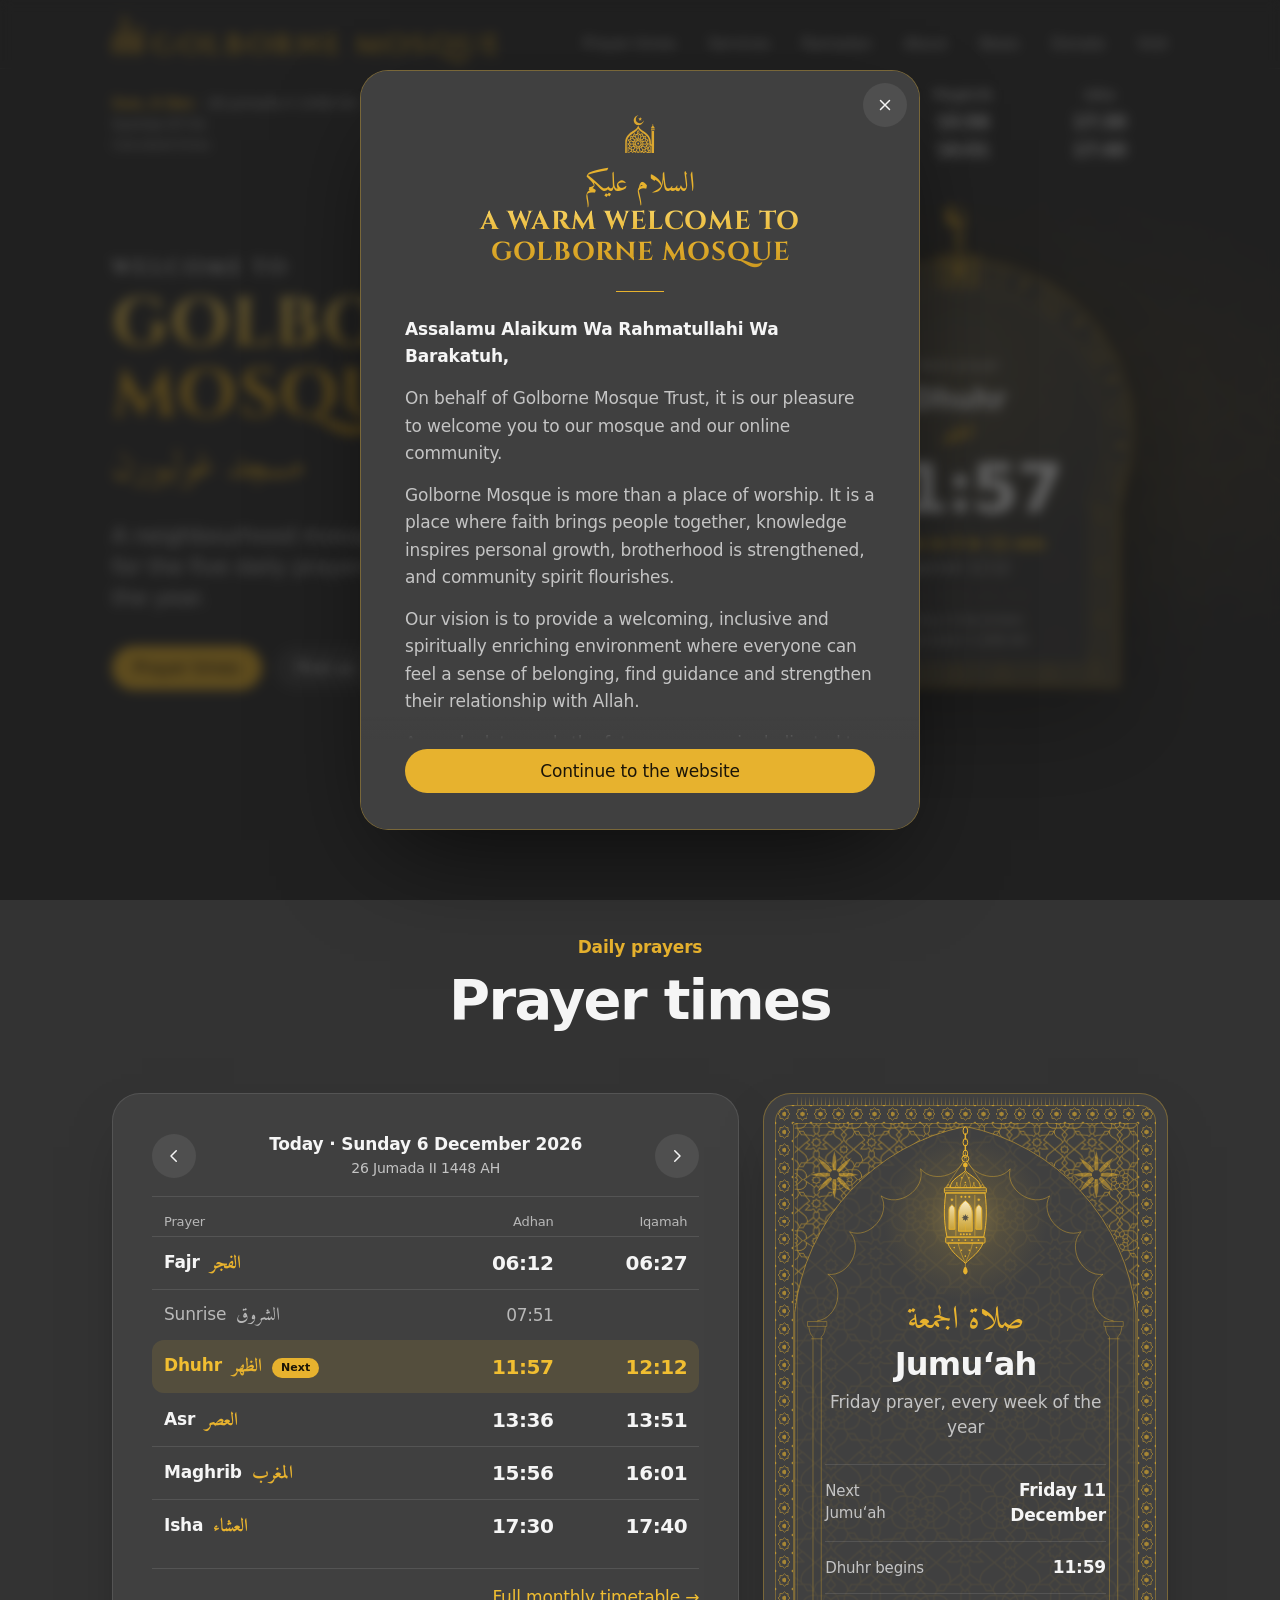
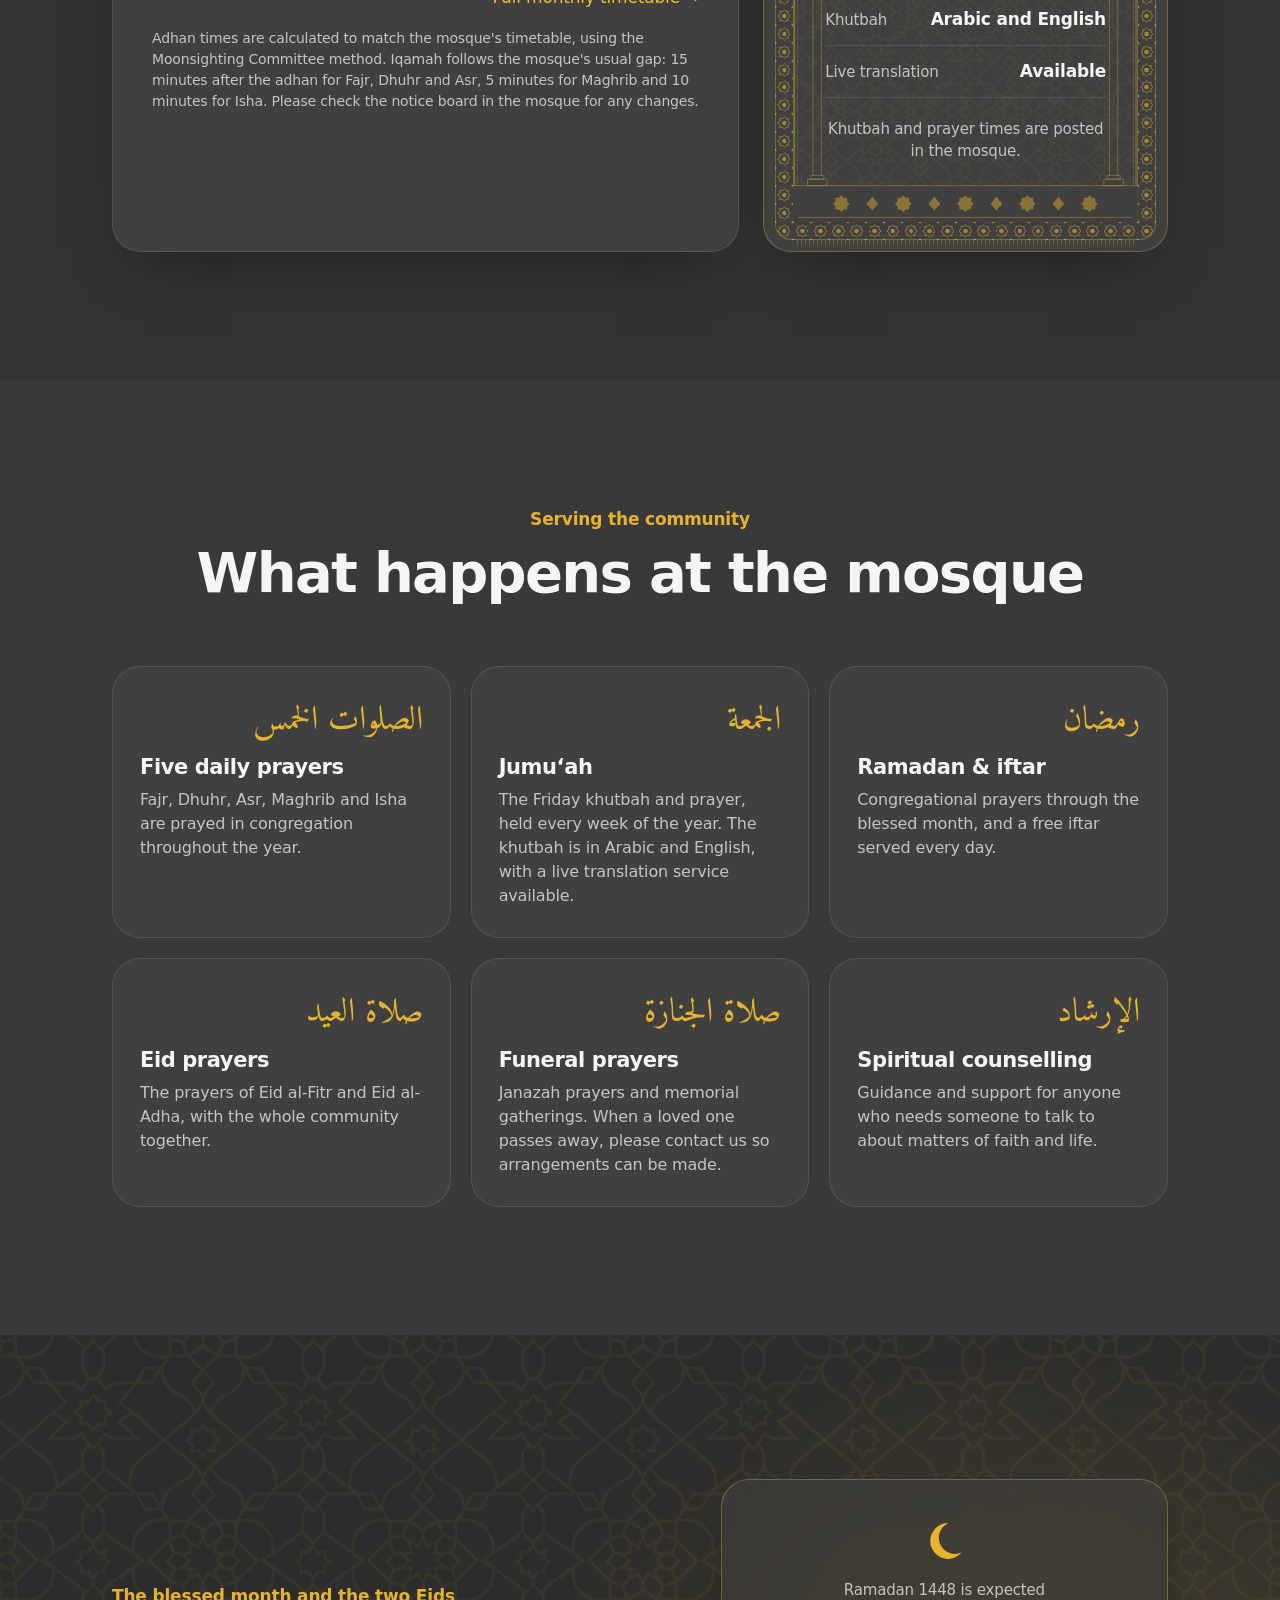
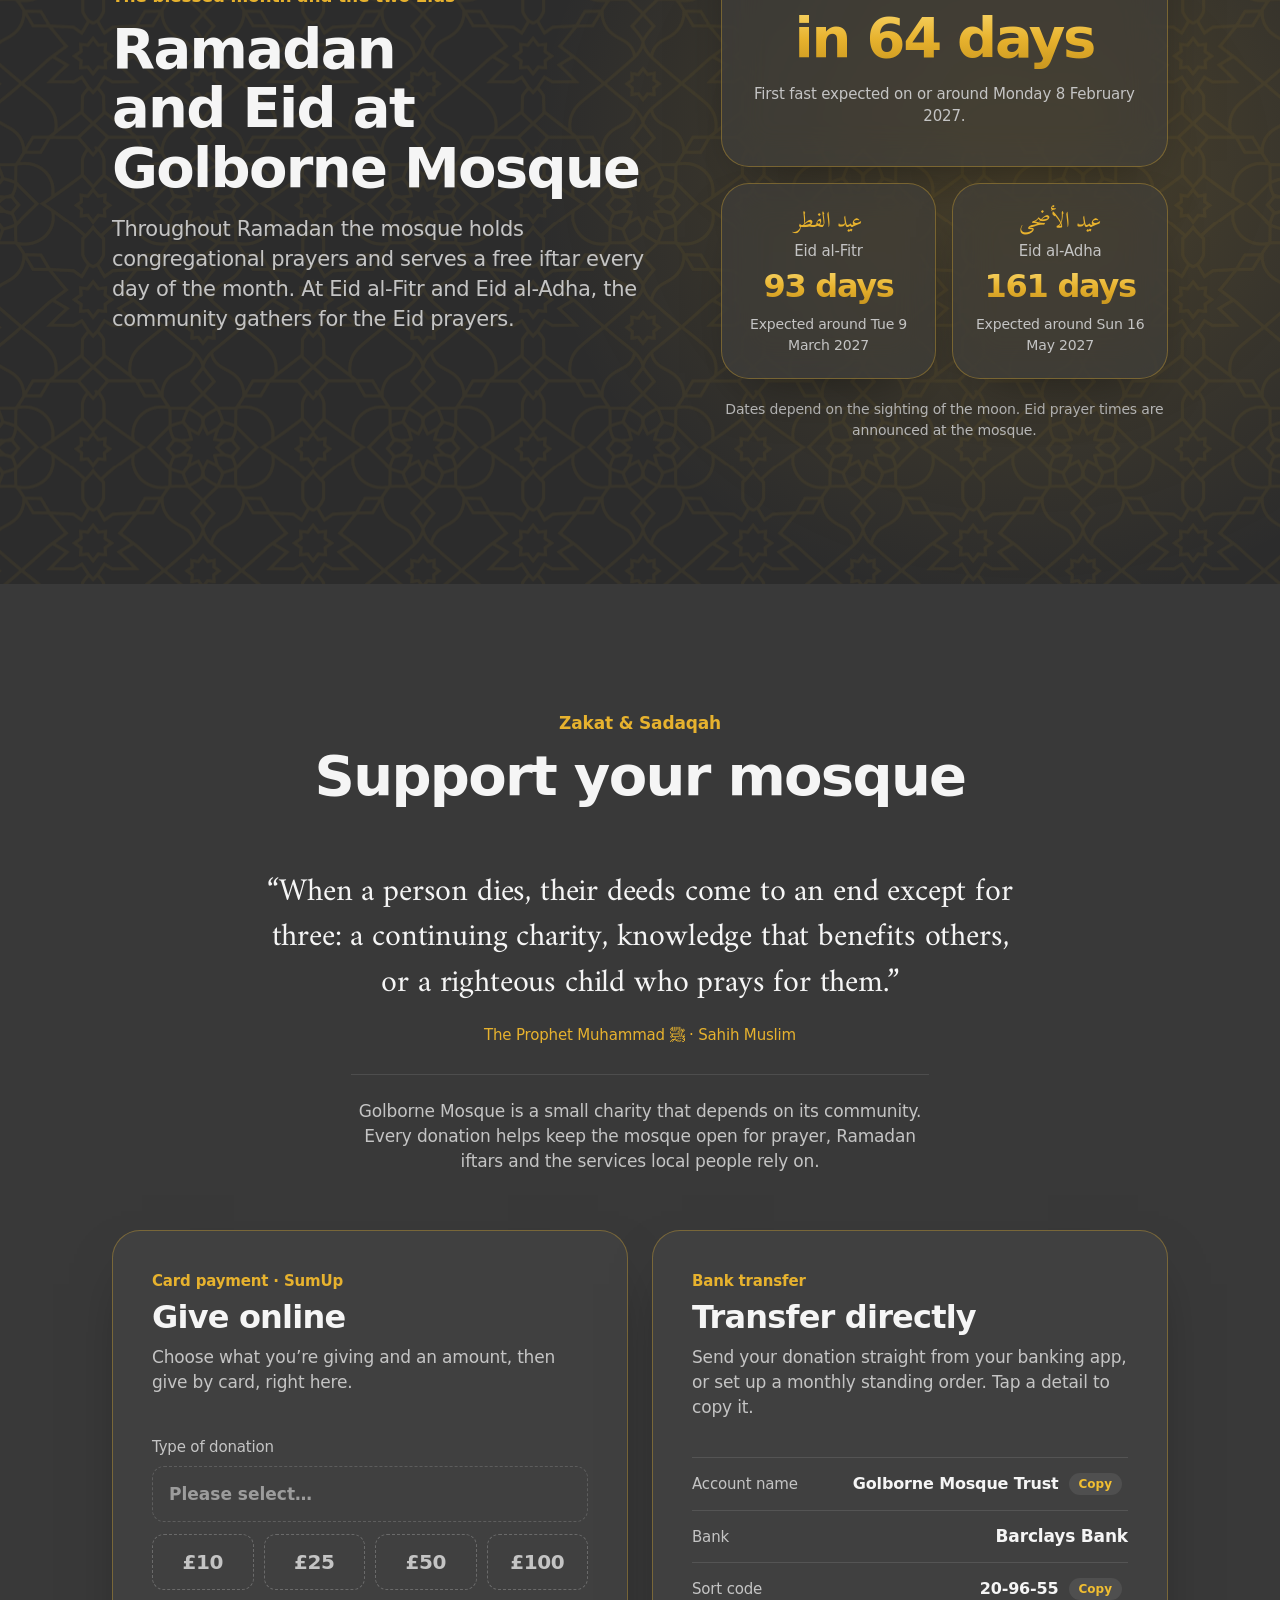
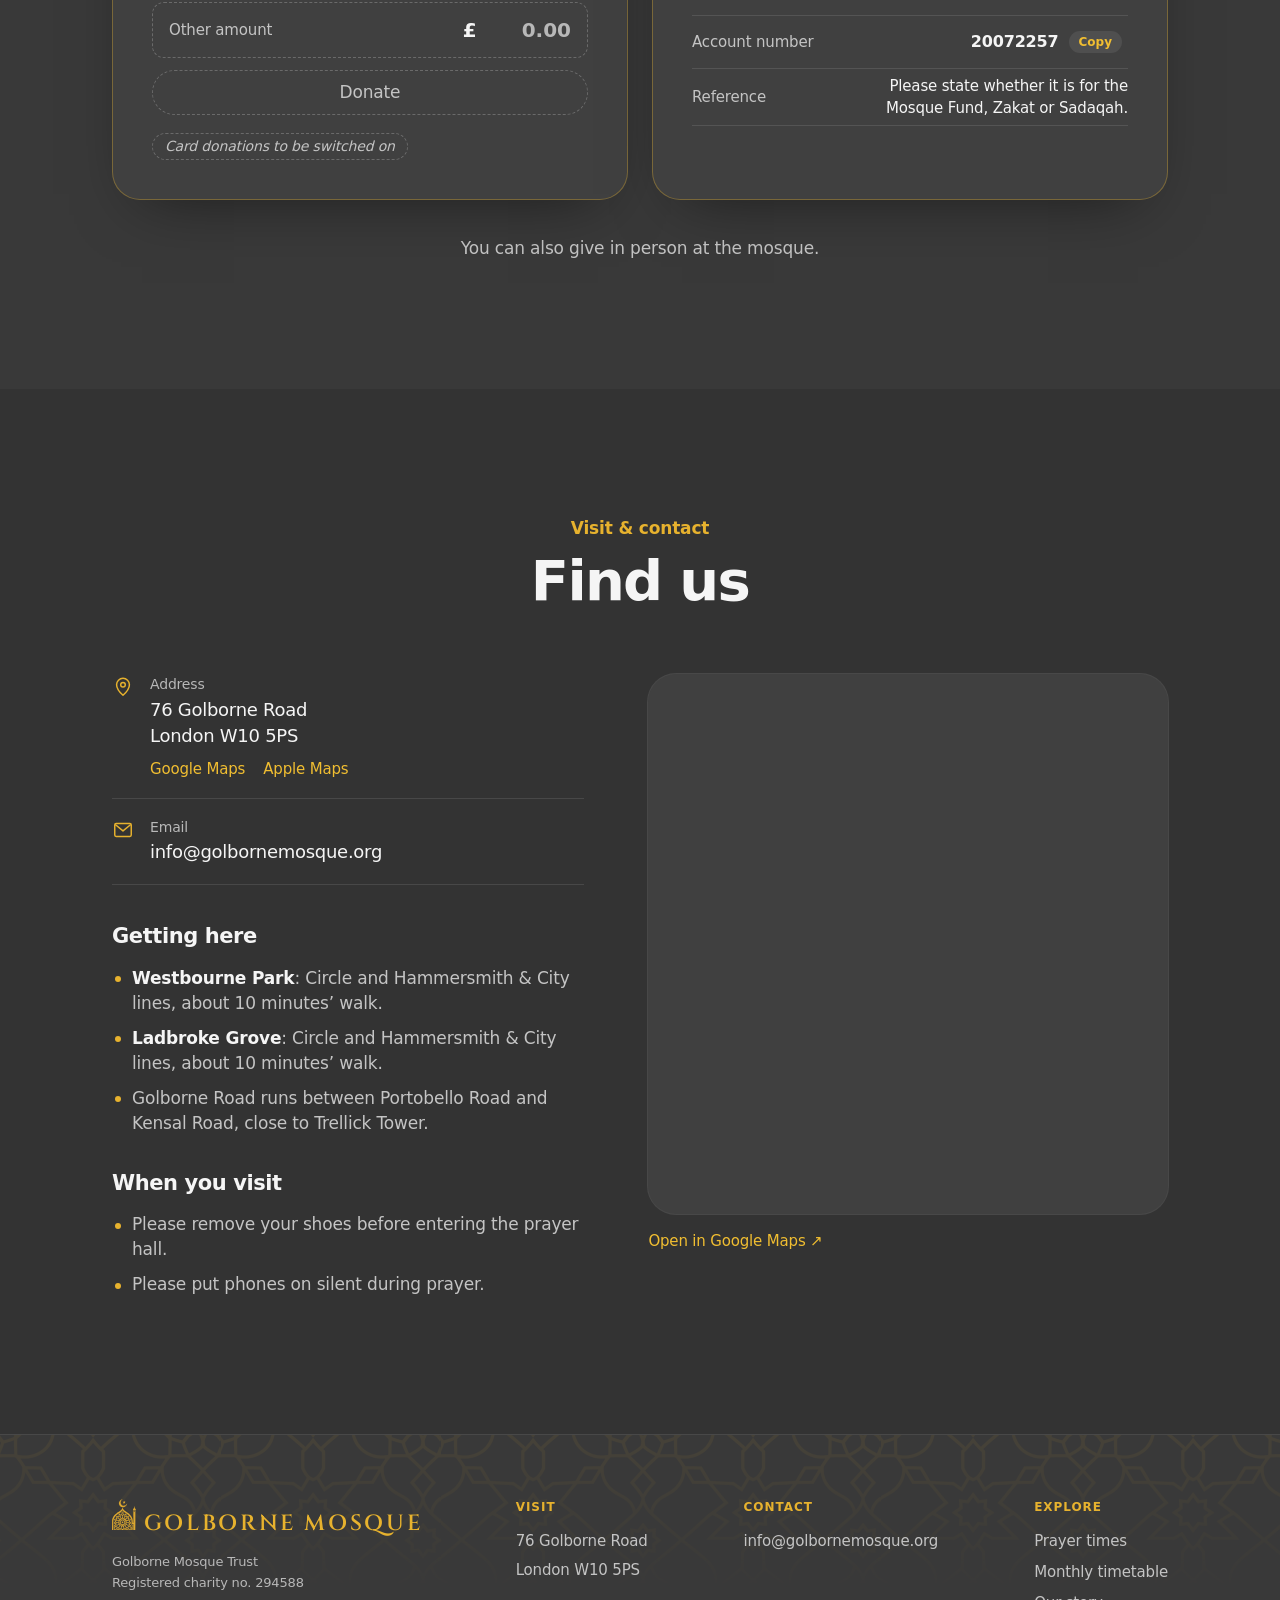
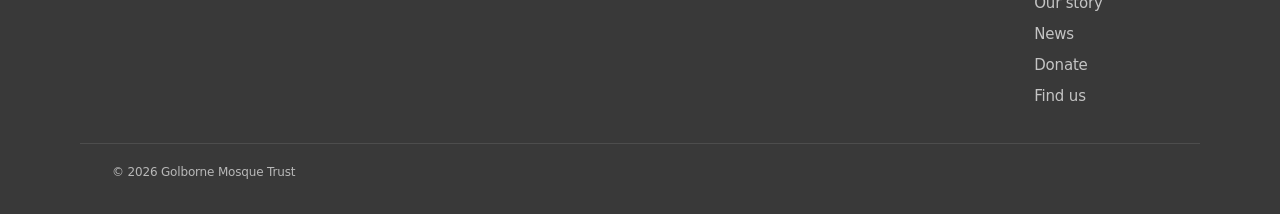
==== commit 198ff081: "Home page opens with a welcome instead of the badge "Welcome to Golborne Mosque" in the logo's gold " ====
--- a/index.html
+++ b/index.html
@@ -115,9 +115,10 @@
     <section class="hero" aria-labelledby="hero-title">
       <div class="wrap hero__grid">
         <div class="sign">
-          <h1 id="hero-title" class="sign__logo">
-            <img src="assets/logo.svg" width="320" height="320" alt="Golborne Mosque" fetchpriority="high">
-            <span class="visually-hidden" lang="ar" dir="rtl">مسجد غولبورن</span>
+          <h1 id="hero-title" class="sign__title">
+            <span class="sign__welcome">Welcome to</span>
+            <span class="sign__name">Golborne Mosque</span>
+            <span class="sign__ar" lang="ar" dir="rtl">مسجد غولبورن</span>
           </h1>
           <p class="sign__lede">A neighbourhood mosque on Golborne Road, open for the five daily prayers and Jumu‘ah throughout the year.</p>
           <div class="sign__actions">
--- a/css/styles.css
+++ b/css/styles.css
@@ -553,15 +553,35 @@
 }
 
 .sign { container-type: inline-size; }
-/* The mosque's badge stands in for a written heading */
-.sign__logo { margin: 0; line-height: 0; }
-.sign__logo img {
-  display: block;
-  width: clamp(220px, 66cqi, 320px);
-  height: auto;
-  filter: drop-shadow(0 24px 40px rgba(0, 0, 0, 0.45));
-}
-.sign__logo + .sign__lede { margin-top: 32px; }
+/* The welcome: "Welcome to" above the name in the logo's gold lettering, then its Arabic */
+.sign__title { margin: 0; font-weight: 700; }
+.sign__title > span { display: block; }
+.sign__welcome {
+  margin-bottom: 10px;
+  font: 600 clamp(1rem, 3.6cqi, 1.375rem)/1.2 var(--font-brand);
+  letter-spacing: 0.16em;
+  text-transform: uppercase;
+  color: var(--ink);
+}
+.sign__name {
+  padding-bottom: 0.06em;
+  font: 700 clamp(2.5rem, 12.5cqi, 4.25rem)/1.04 var(--font-brand);
+  letter-spacing: 0.02em;
+  text-transform: uppercase;
+  background: var(--gold-gradient);
+  -webkit-background-clip: text;
+  background-clip: text;
+  color: transparent;
+  text-wrap: balance;
+}
+.sign__ar {
+  margin-top: 6px;
+  font: 400 clamp(1.75rem, 7cqi, 2.5rem)/1.3 var(--font-ar);
+  color: var(--gold);
+  /* lined up under the English, not pushed to the right as Arabic text would be */
+  text-align: left;
+}
+.sign__title + .sign__lede { margin-top: 28px; }
 
 .sign__lede {
   max-width: 30em;
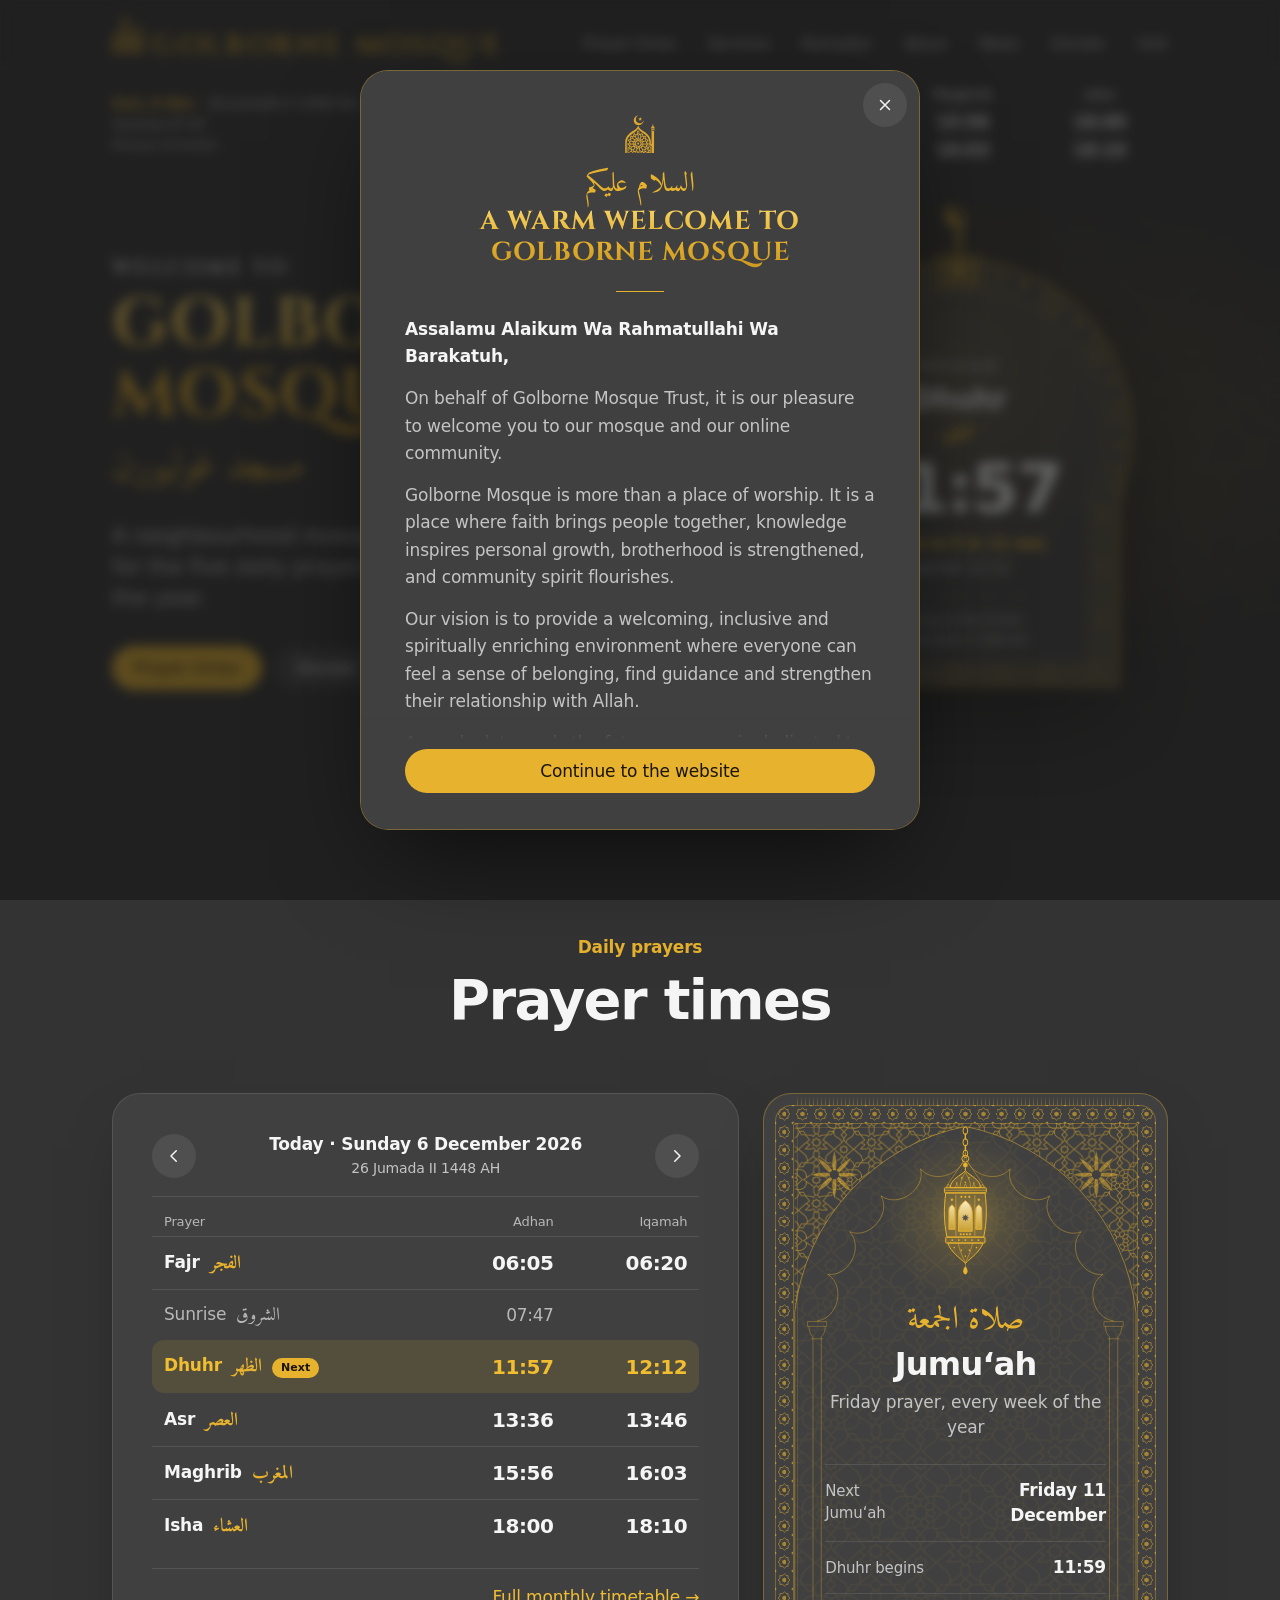
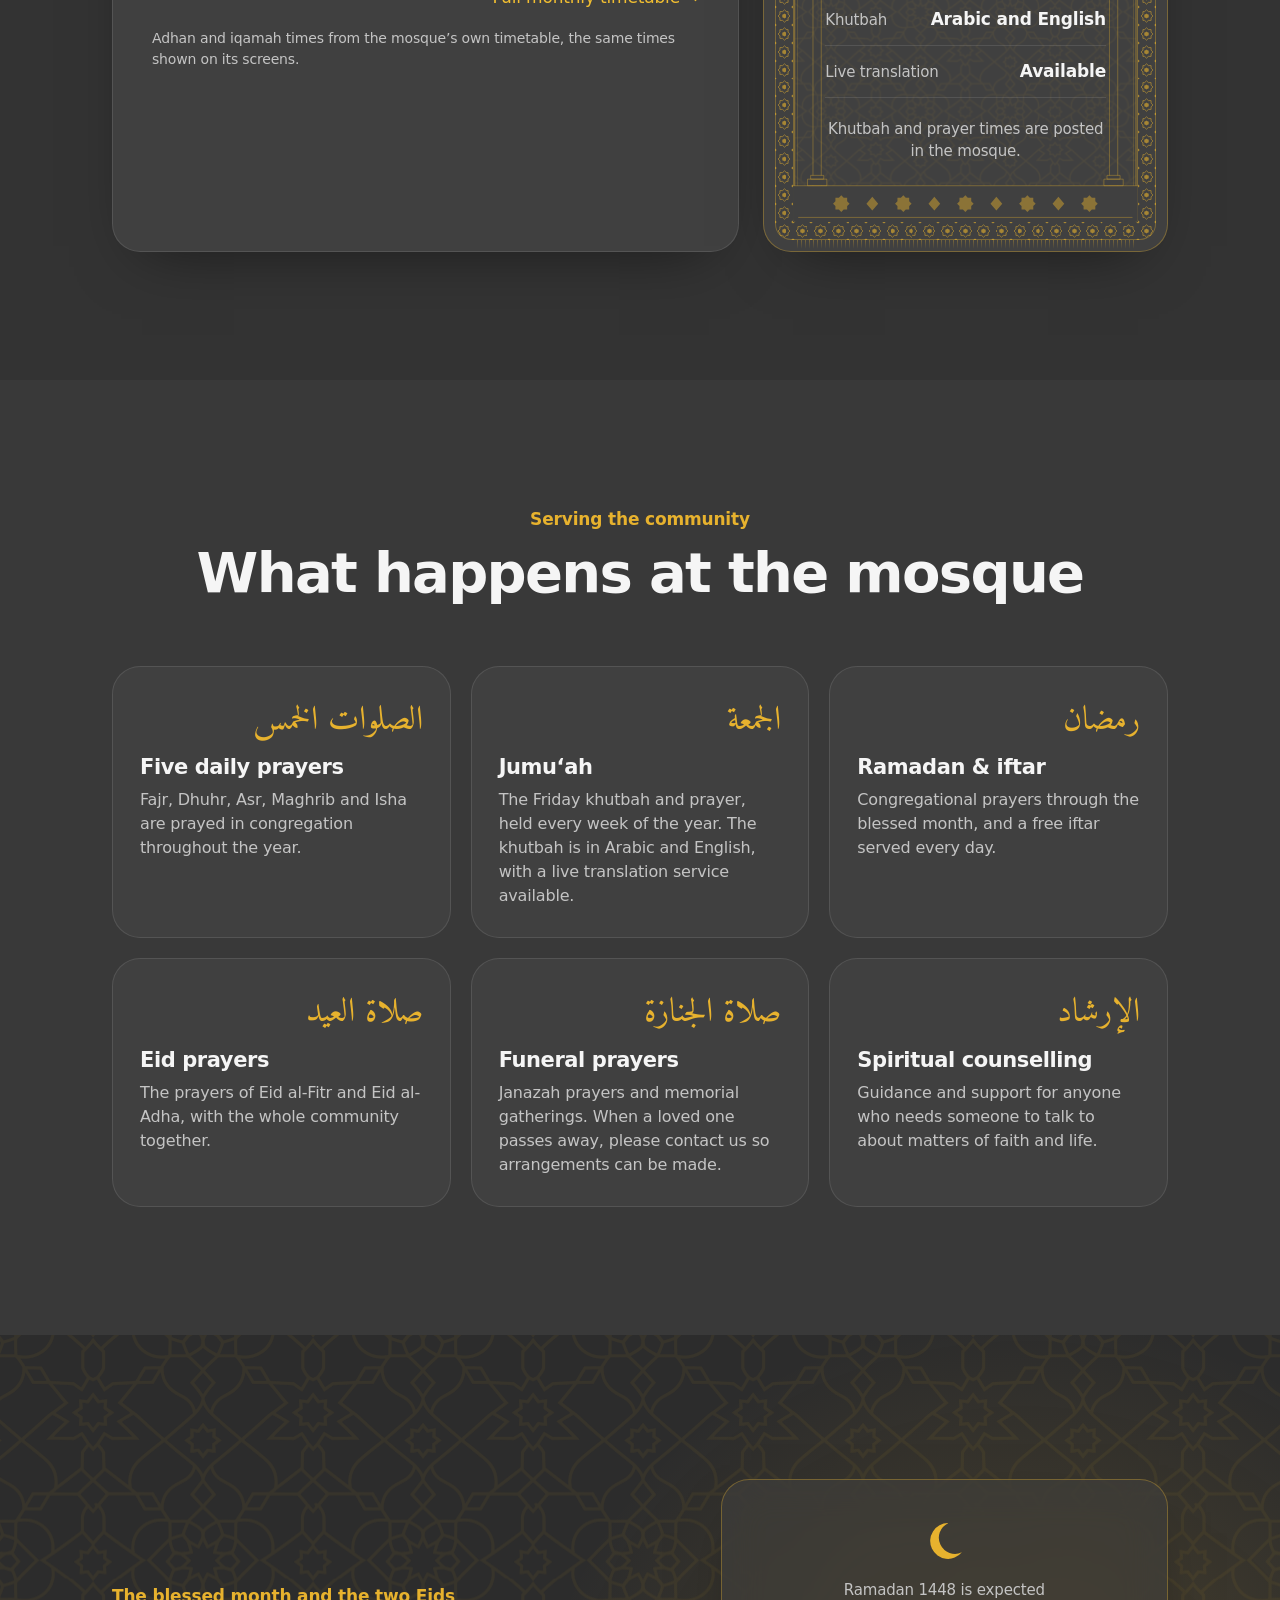
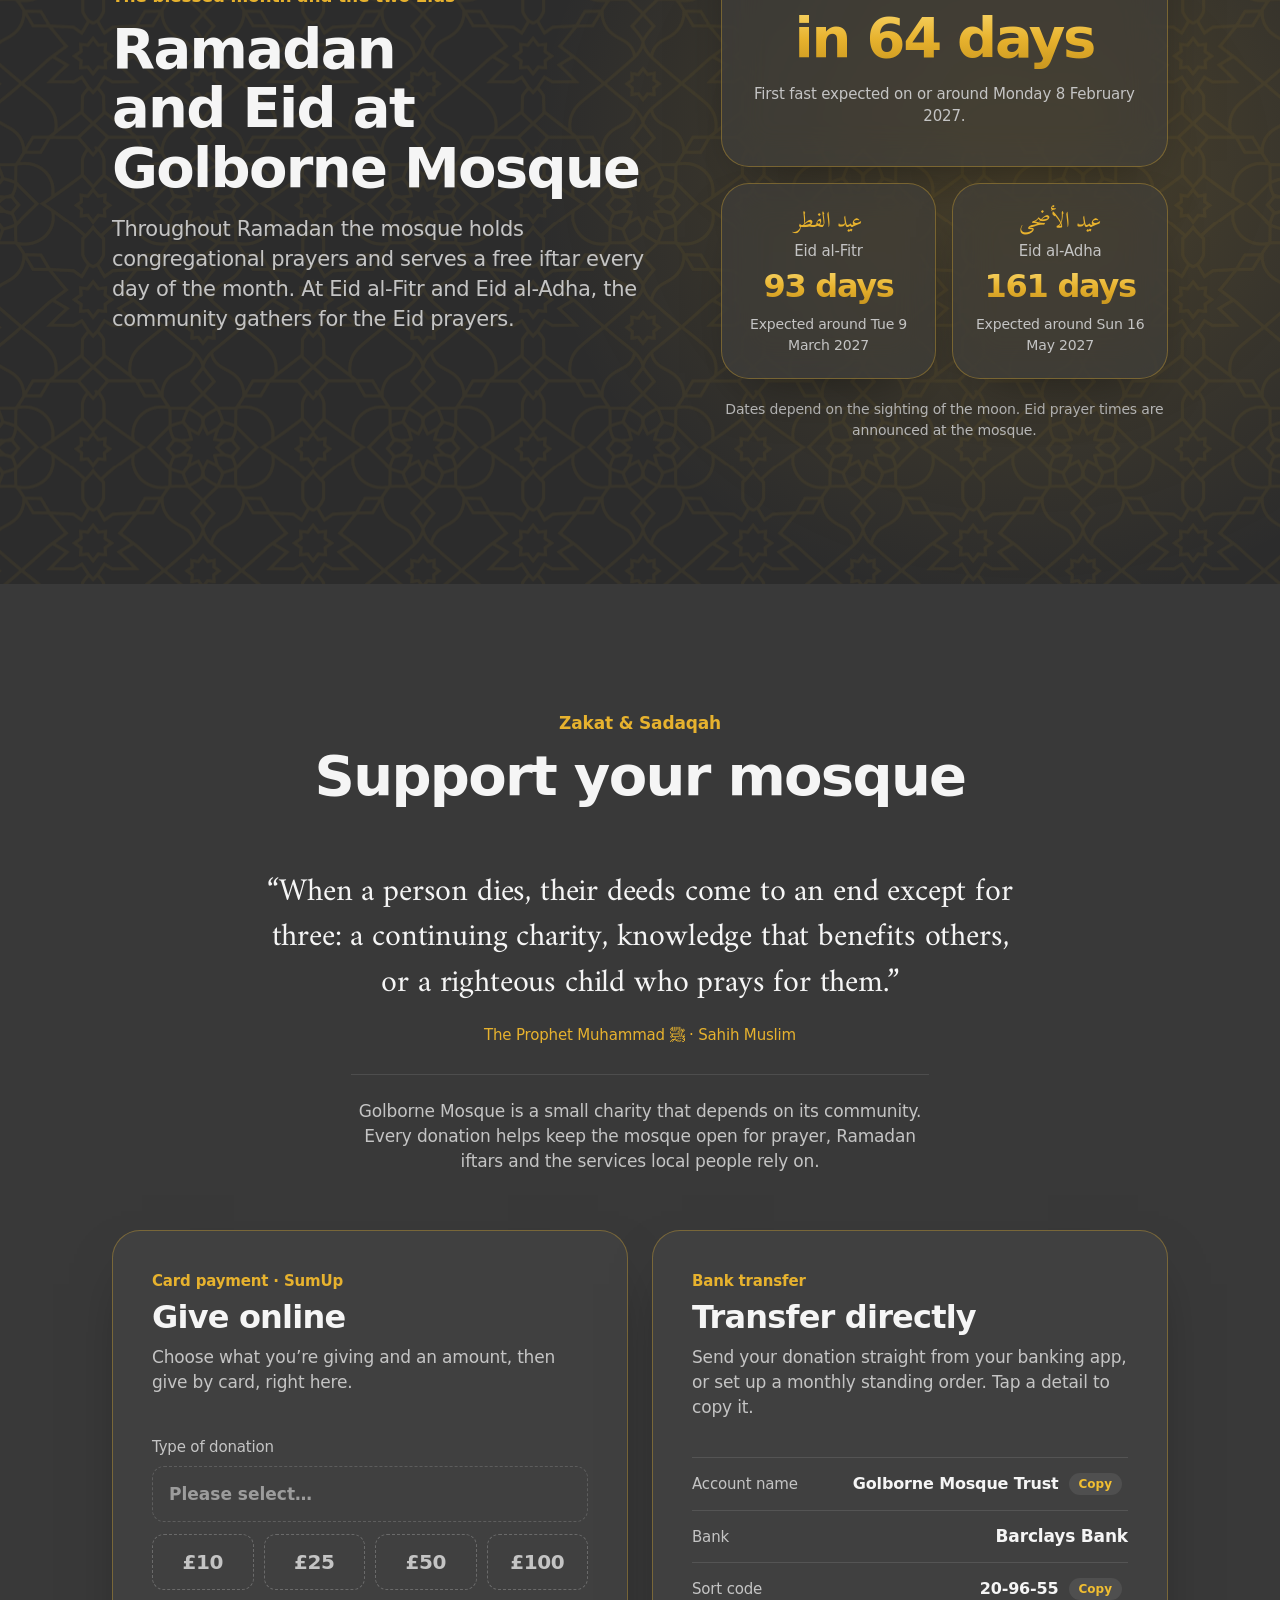
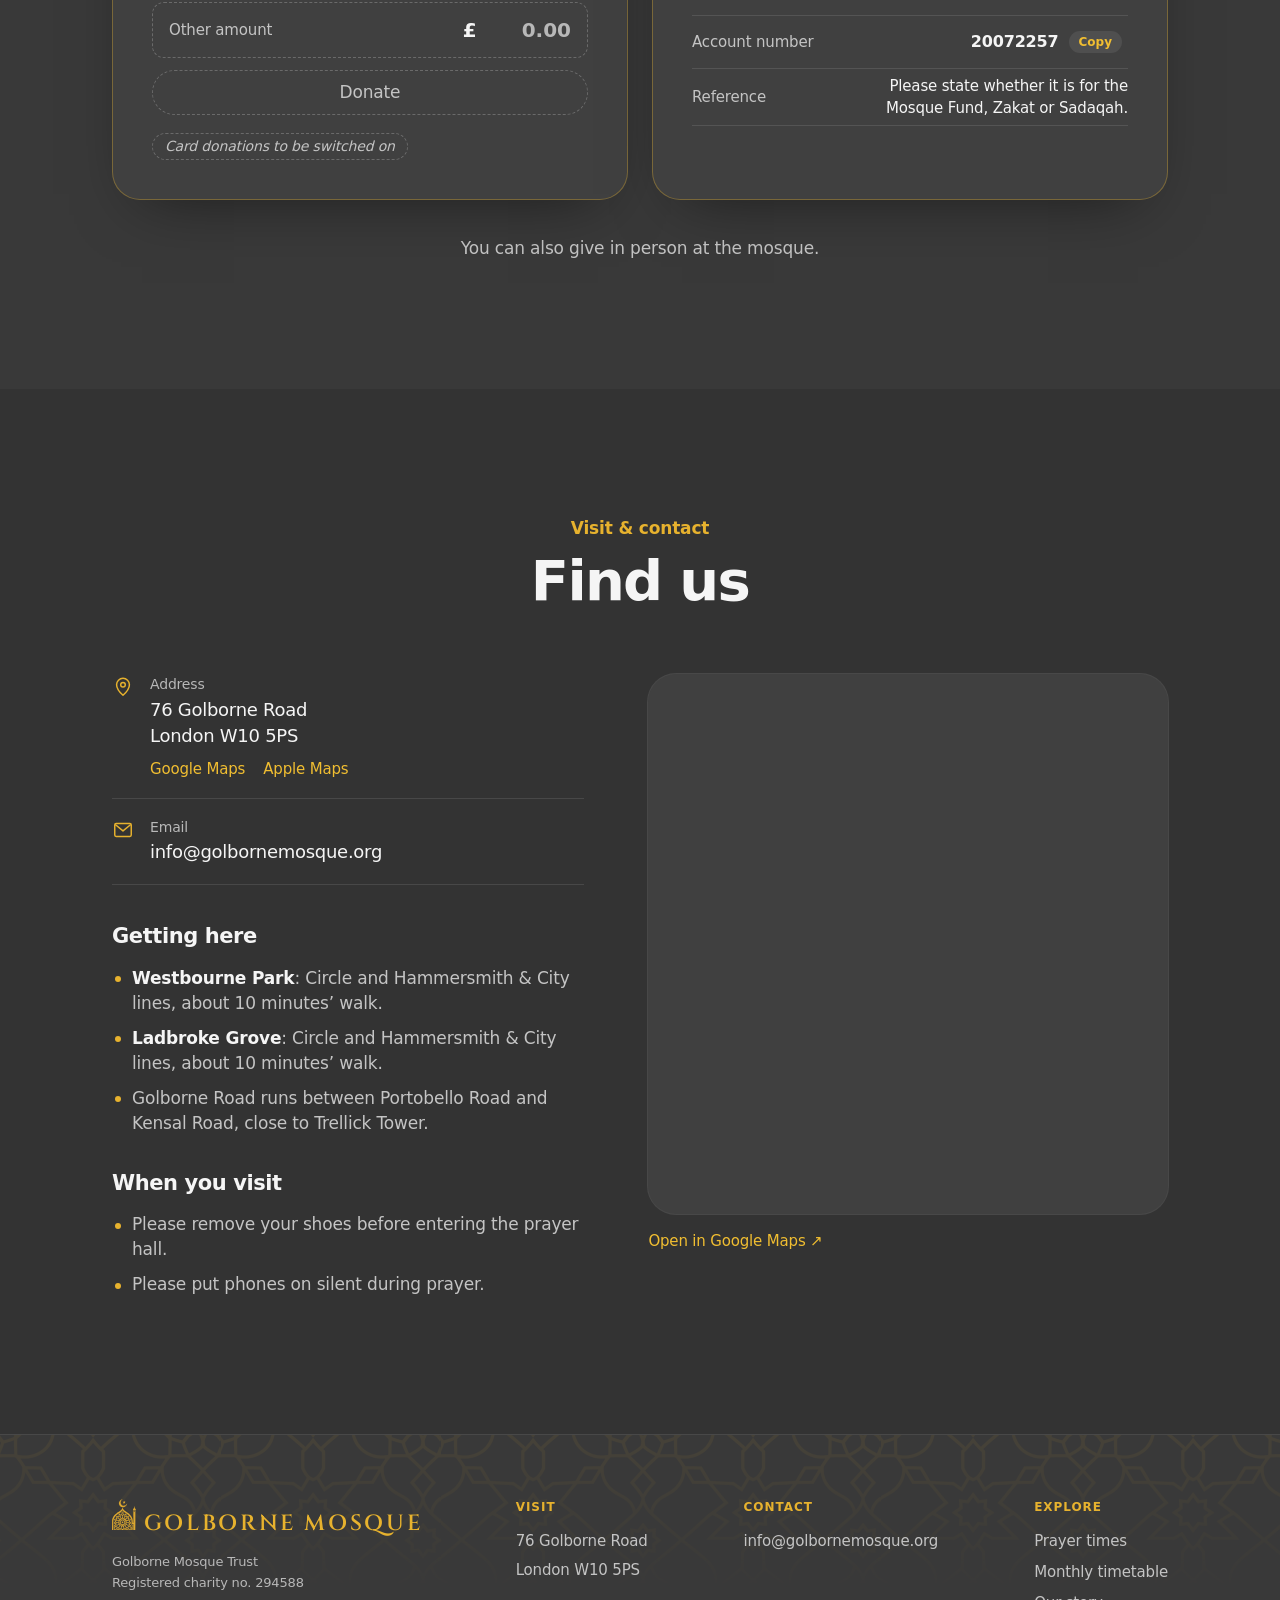
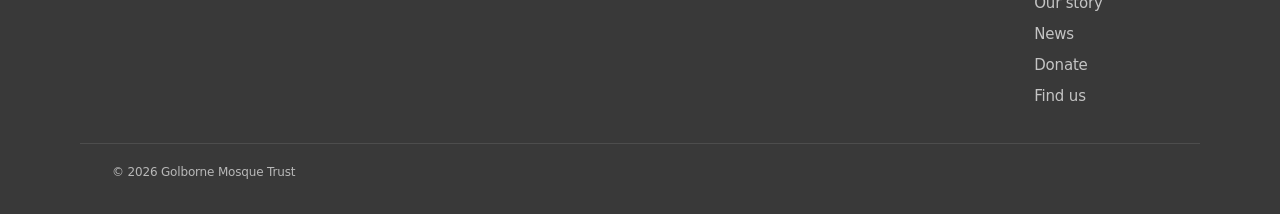
==== commit f67f3975: "Prayer times from the mosque's own TV timetable; a Donate button - The site now shows the mosque's o" ====
--- a/index.html
+++ b/index.html
@@ -123,6 +123,7 @@
           <p class="sign__lede">A neighbourhood mosque on Golborne Road, open for the five daily prayers and Jumu‘ah throughout the year.</p>
           <div class="sign__actions">
             <a class="btn btn--gold" href="#prayer-times">Prayer times</a>
+            <a class="btn btn--line" href="#donate">Donate</a>
             <a class="btn btn--line" href="#visit">Find us</a>
           </div>
         </div>
@@ -412,6 +413,11 @@
                 <span class="amount-other__field"><span aria-hidden="true">£</span><input id="donate-other" type="text" inputmode="decimal" autocomplete="off" placeholder="0.00" aria-describedby="donate-limits"></span>
               </label>
               <p class="visually-hidden" id="donate-limits">From £1 to £5,000.</p>
+              <!-- Shown once /api/donate reports SumUp's fee rate -->
+              <label class="check cover-fee" id="donate-cover-box" hidden>
+                <input type="checkbox" id="donate-cover" name="coverFee">
+                <span id="donate-cover-text">Add 2.5% to cover SumUp’s card fee, so the mosque receives your full gift.</span>
+              </label>
               <button class="btn btn--gold btn--block" type="submit" id="donate-submit">Donate</button>
             </form>
             <!-- SumUp's card form appears here once an amount is chosen -->
@@ -541,6 +547,7 @@
 
   <script defer src="js/config.js"></script>
   <script defer src="data/timetable.js"></script>
+  <script defer src="data/mosque-times.js"></script>
   <script defer src="js/praytimes.js"></script>
   <script defer src="js/site.js"></script>
   <script defer src="js/prayer-bar.js"></script>
--- a/css/styles.css
+++ b/css/styles.css
@@ -593,6 +593,11 @@
 }
 
 .sign__actions { display: flex; flex-wrap: wrap; align-items: center; gap: 12px; }
+/* Three buttons in one row on a phone */
+@media (max-width: 420px) {
+  .sign__actions { gap: 8px; }
+  .sign__actions .btn { padding-inline: 16px; }
+}
 
 /* The arch: next prayer */
 .arch {
@@ -1050,6 +1055,8 @@
 .donate-type select:focus-visible { box-shadow: inset 0 0 0 1.5px var(--gold); }
 .donate-type.is-missing select { box-shadow: inset 0 0 0 1.5px var(--gold); }
 .fund-hint { margin: -4px 0 4px; font-size: 0.875rem; color: var(--ink-2); }
+/* "Add £0.65 to cover SumUp's card fee" (the checkbox itself is styled by .check) */
+.cover-fee { padding: 4px 2px; font-size: 0.9375rem; color: var(--ink-2); }
 .amounts {
   display: grid;
   grid-template-columns: repeat(auto-fit, minmax(60px, 1fr));
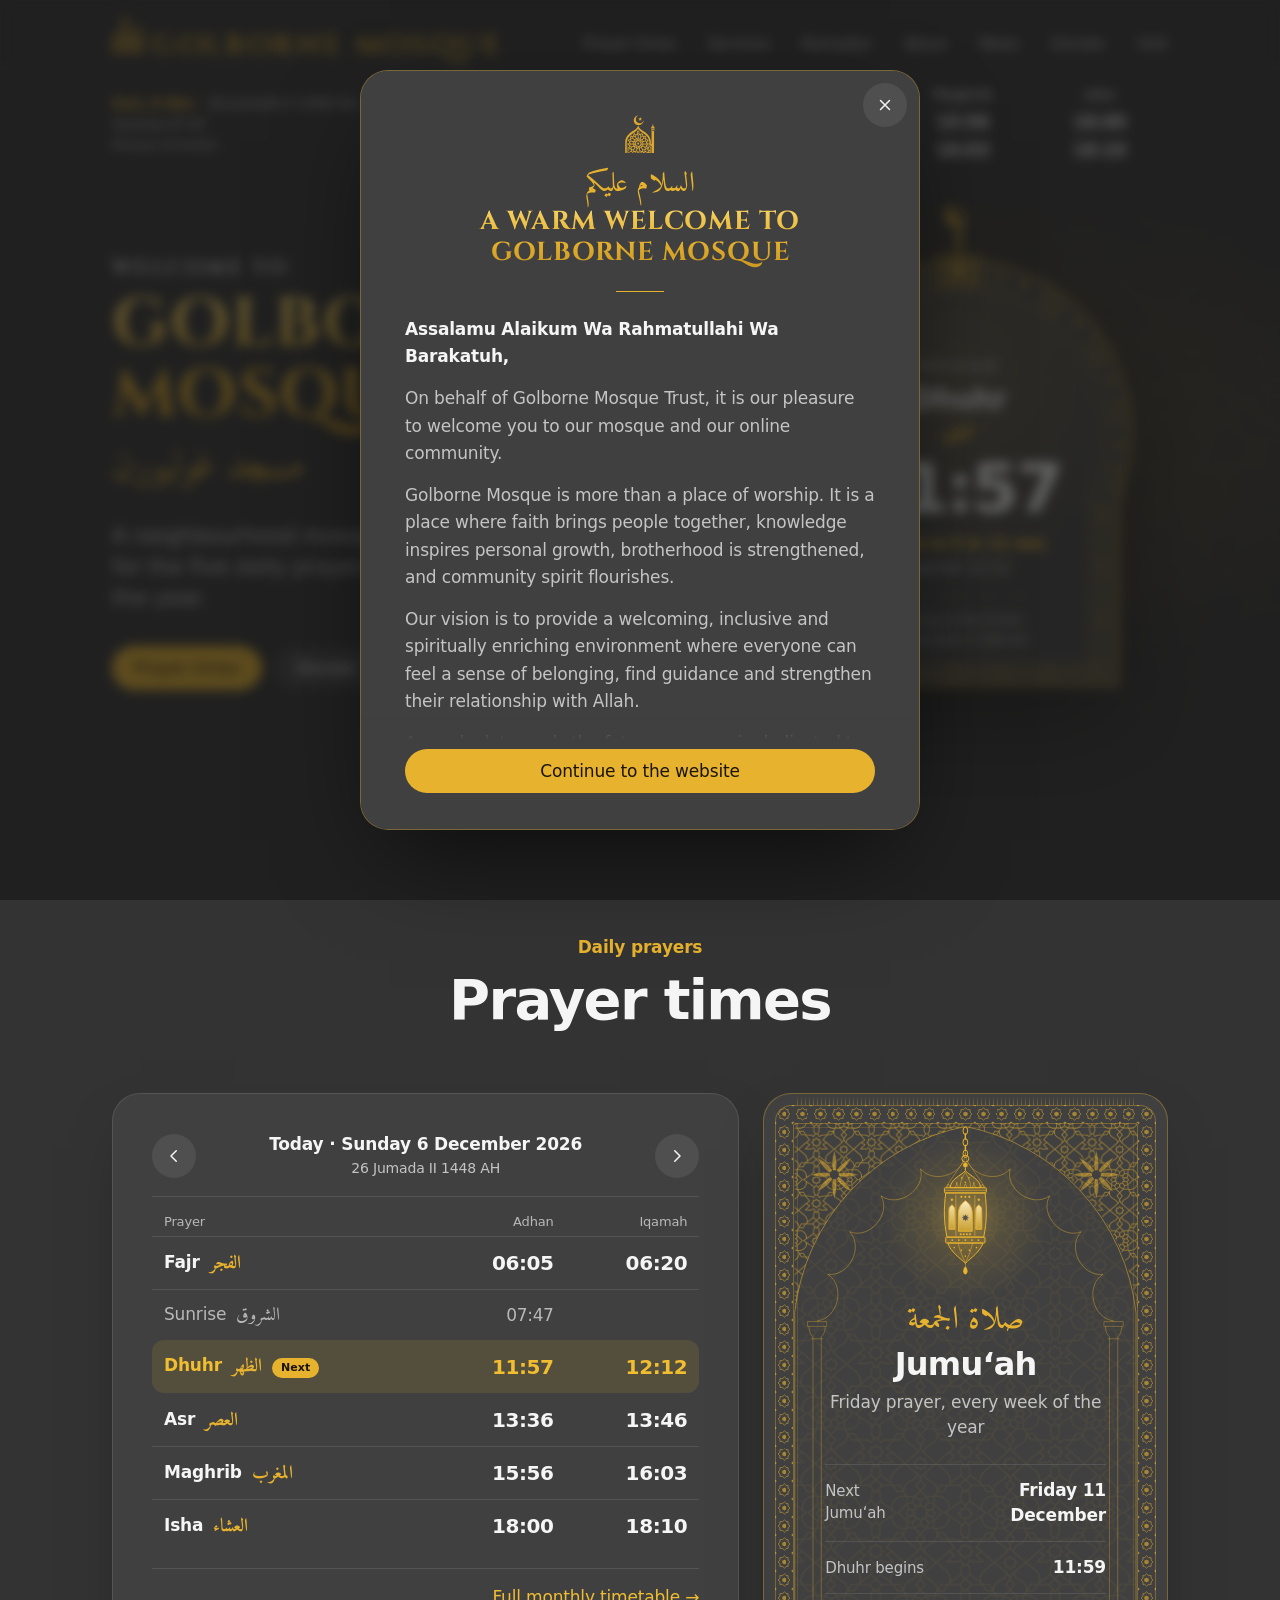
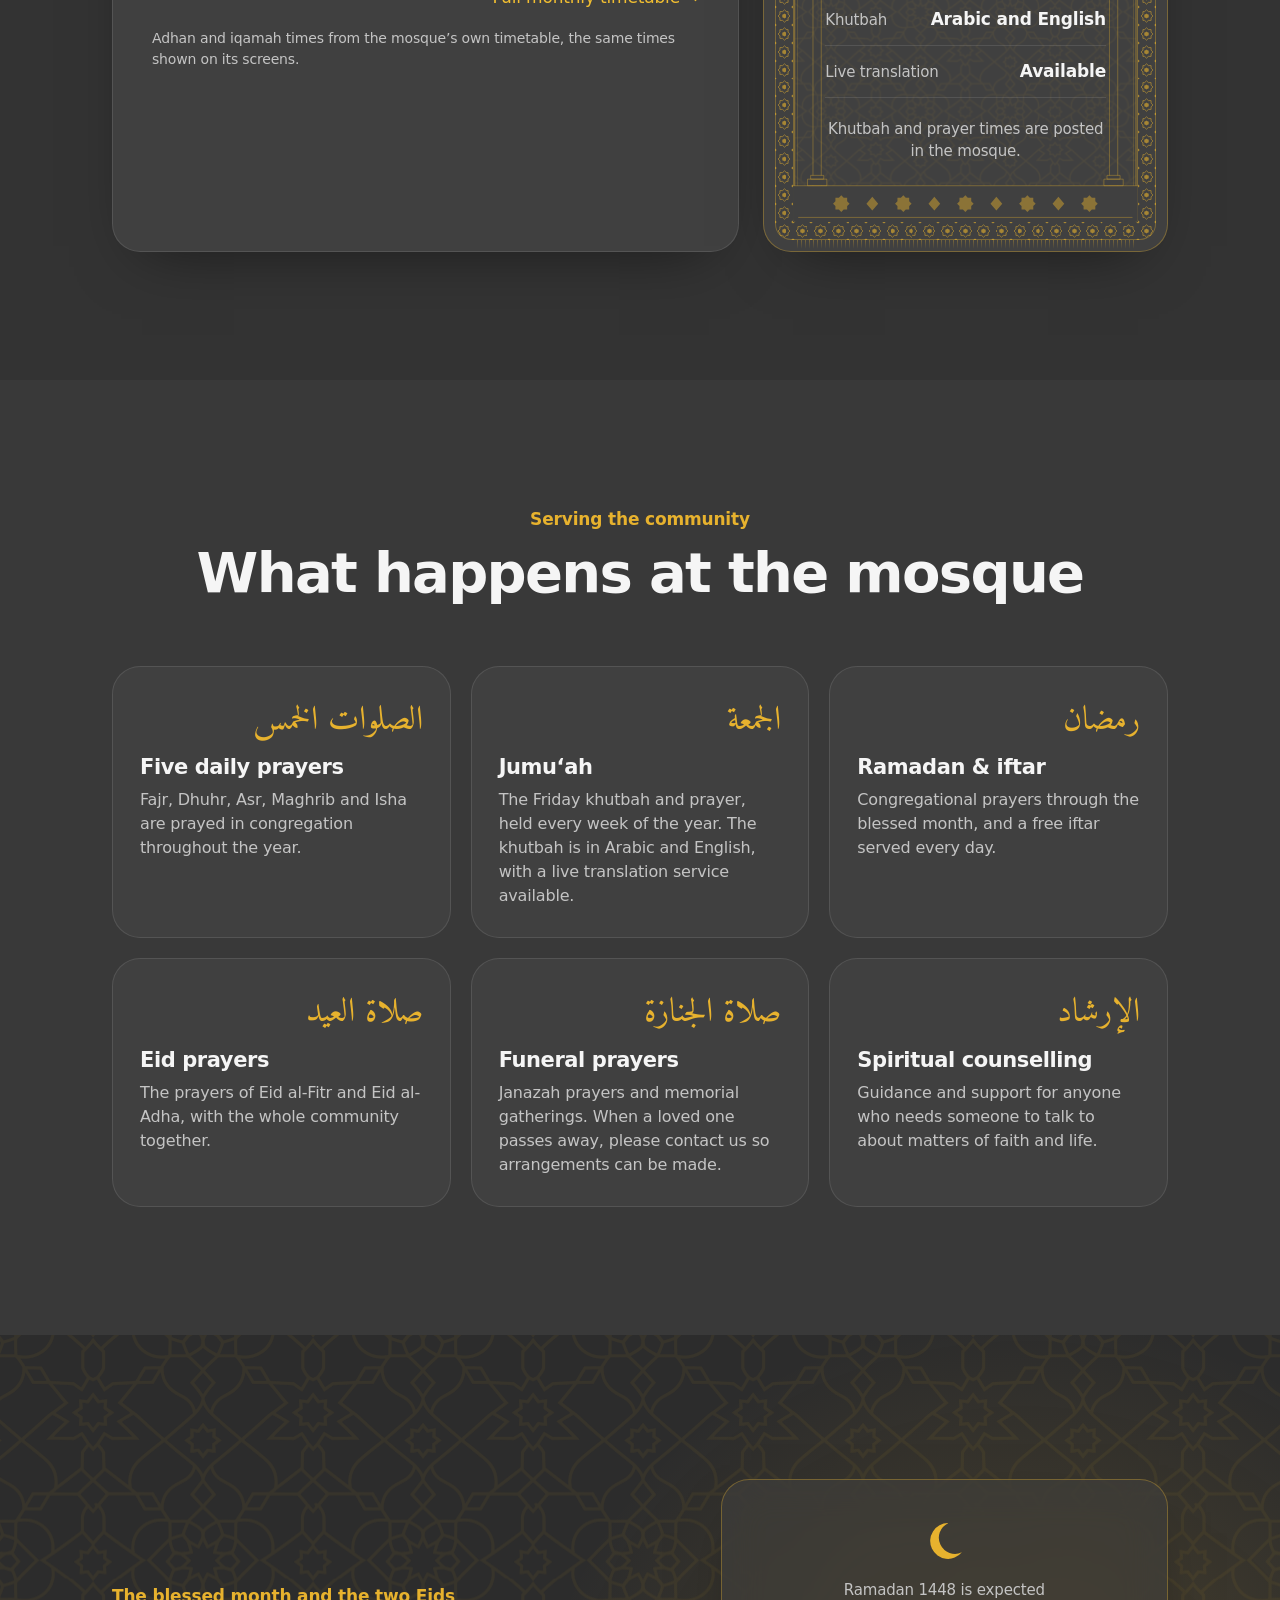
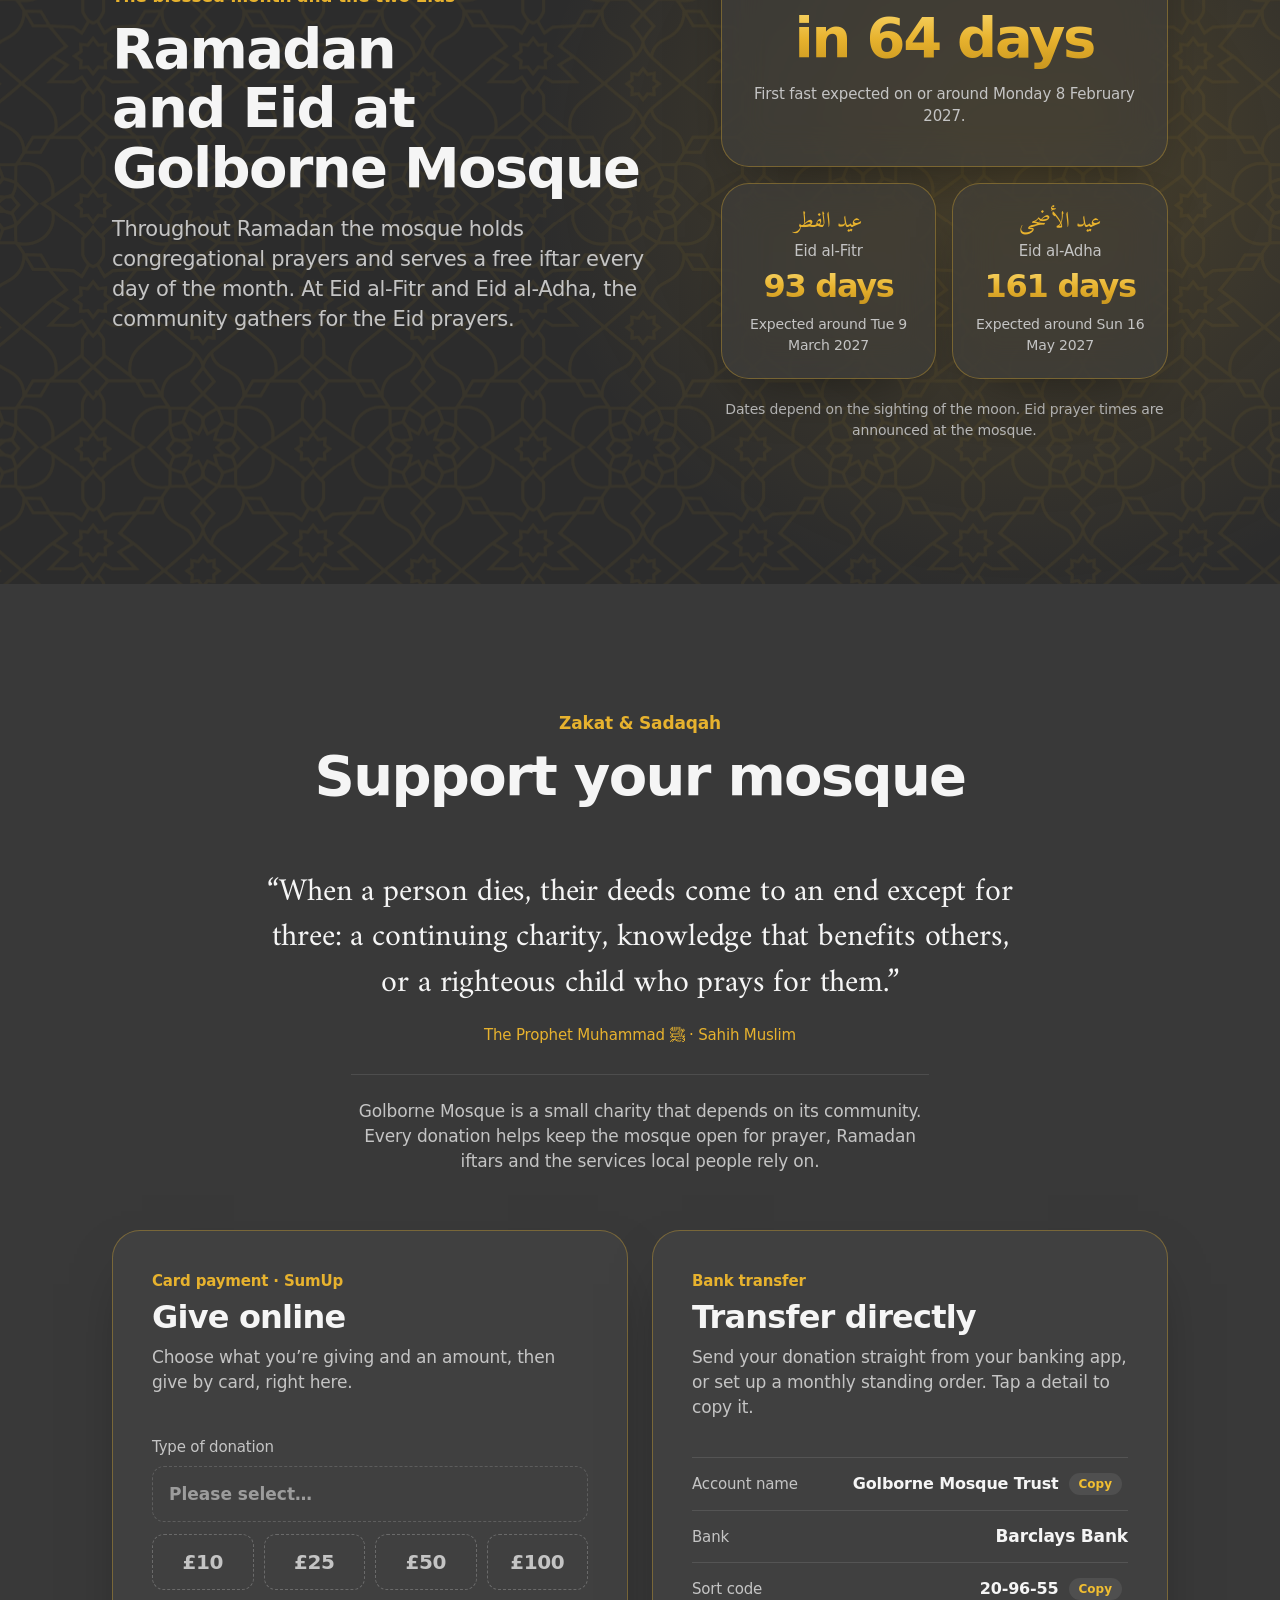
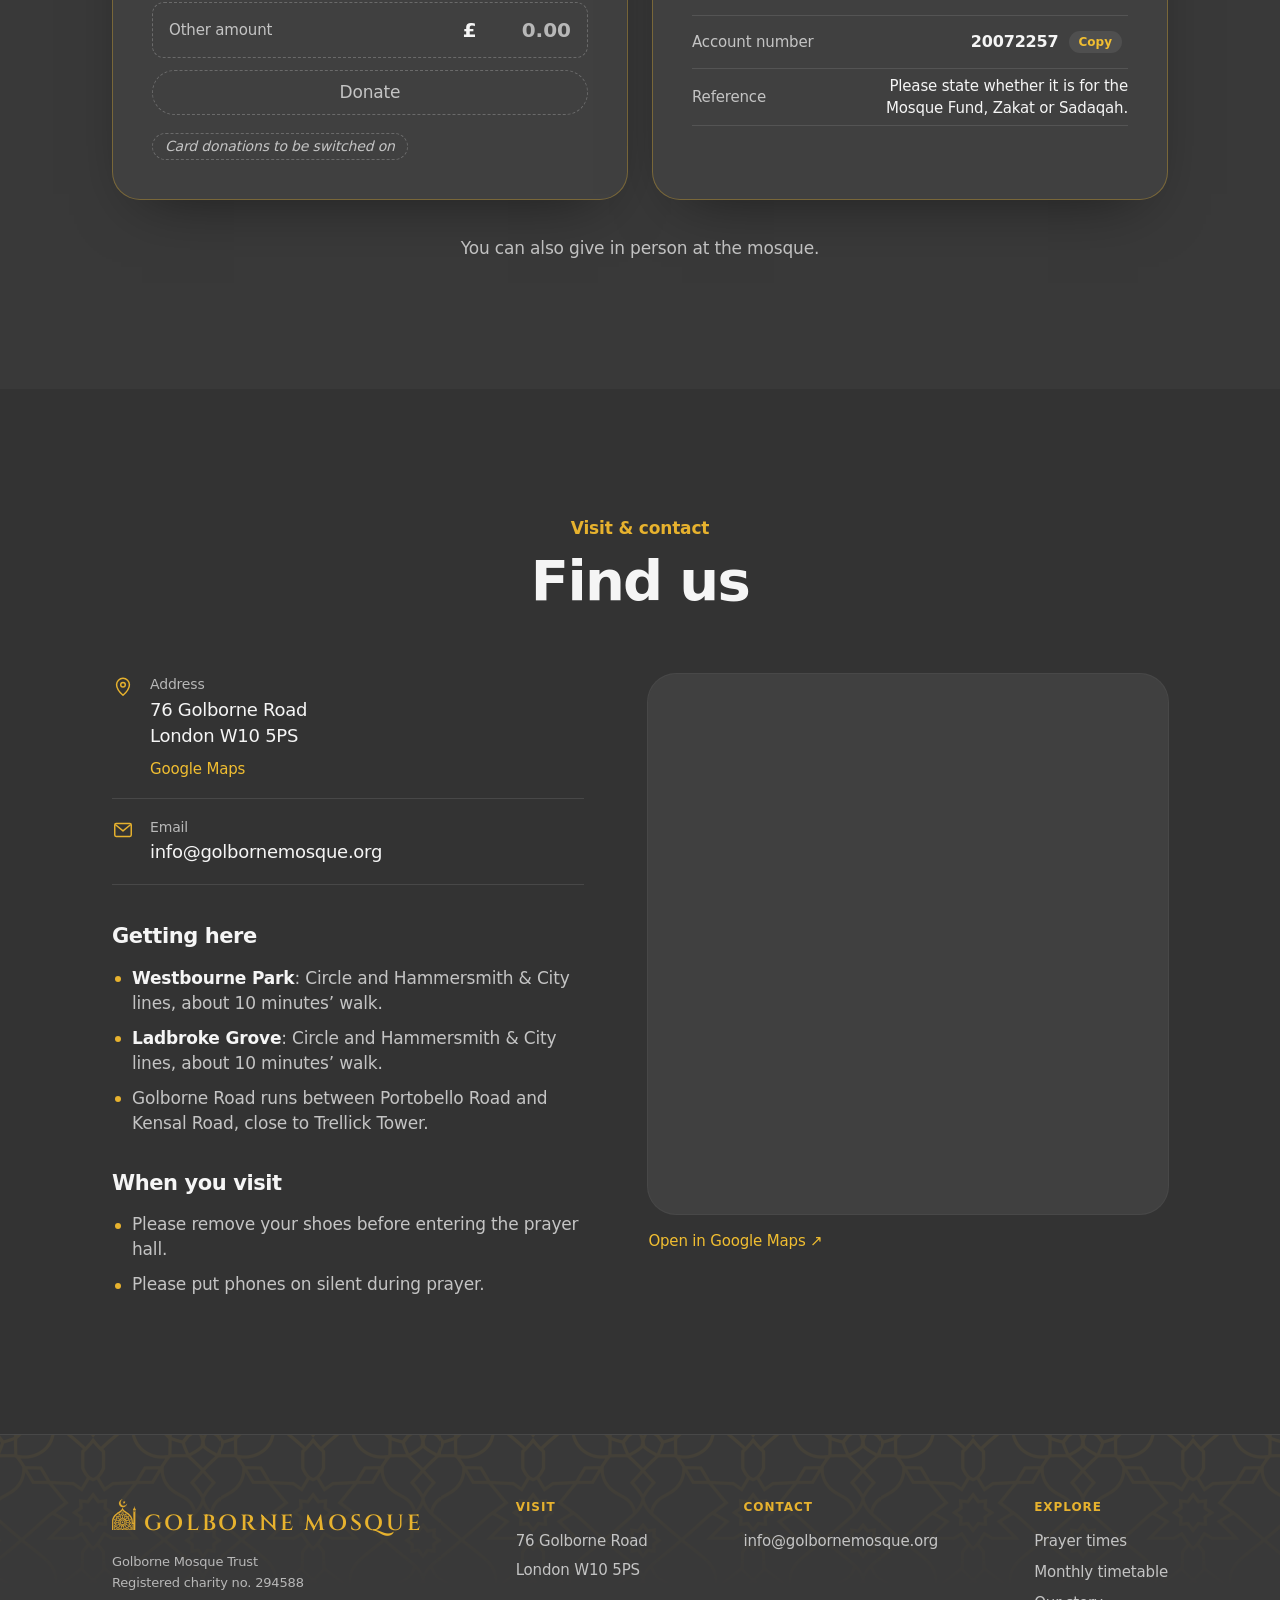
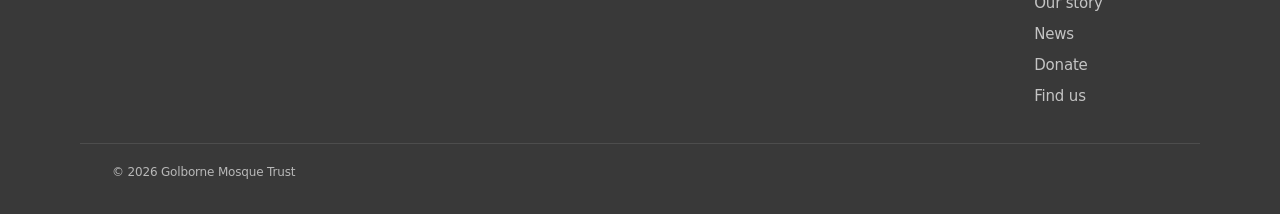
==== commit 2172c2ae: "Find us links to Google Maps only Co-Authored-By: Claude Opus 5.5 <noreply@anthropic.com>" ====
--- a/index.html
+++ b/index.html
@@ -469,7 +469,6 @@
                   <address>76 Golborne Road<br>London W10 5PS</address>
                   <p class="contact-list__links">
                     <a class="text-link" href="https://www.google.com/maps/dir/?api=1&amp;destination=Golborne+Mosque+Trust%2C+76+Golborne+Road%2C+London+W10+5PS" rel="noopener" target="_blank">Google Maps</a>
-                    <a class="text-link" href="https://maps.apple.com/?daddr=76+Golborne+Road,+London+W10+5PS" rel="noopener" target="_blank">Apple Maps</a>
                   </p>
                 </div>
               </li>
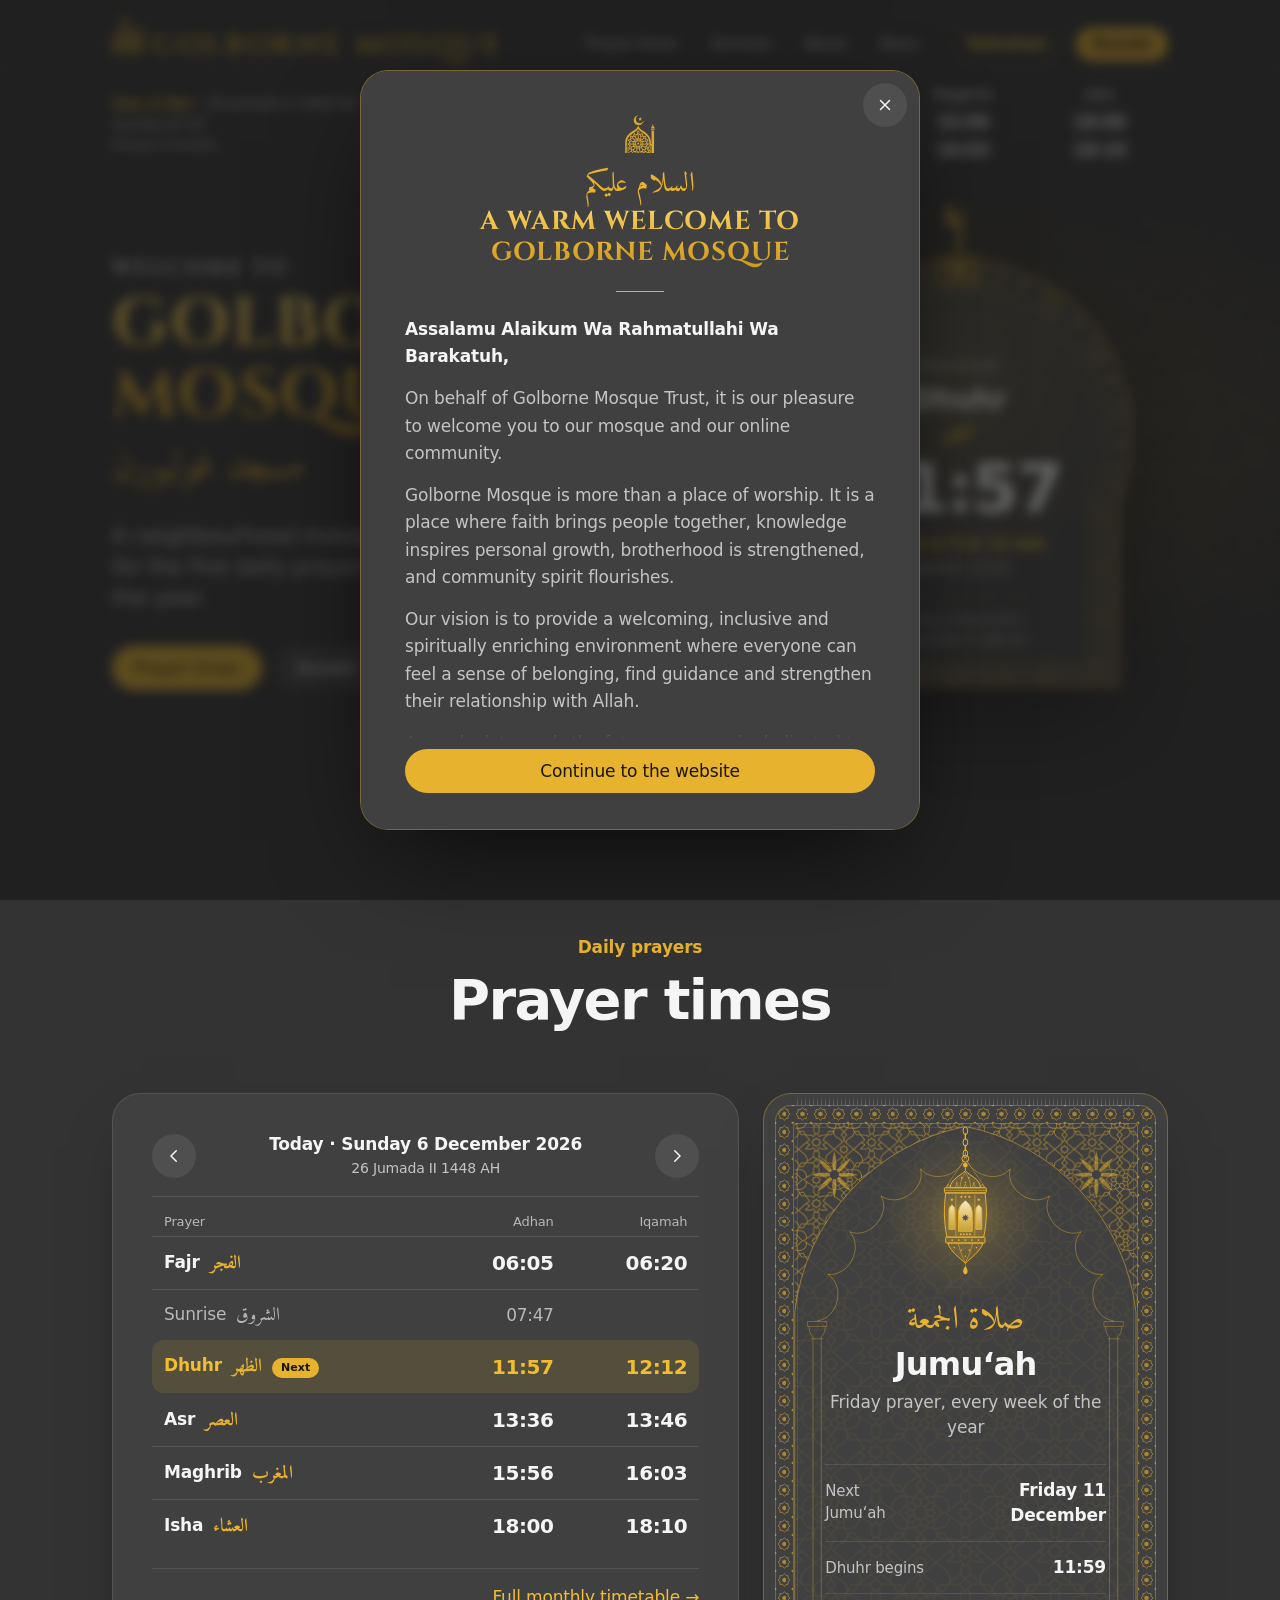
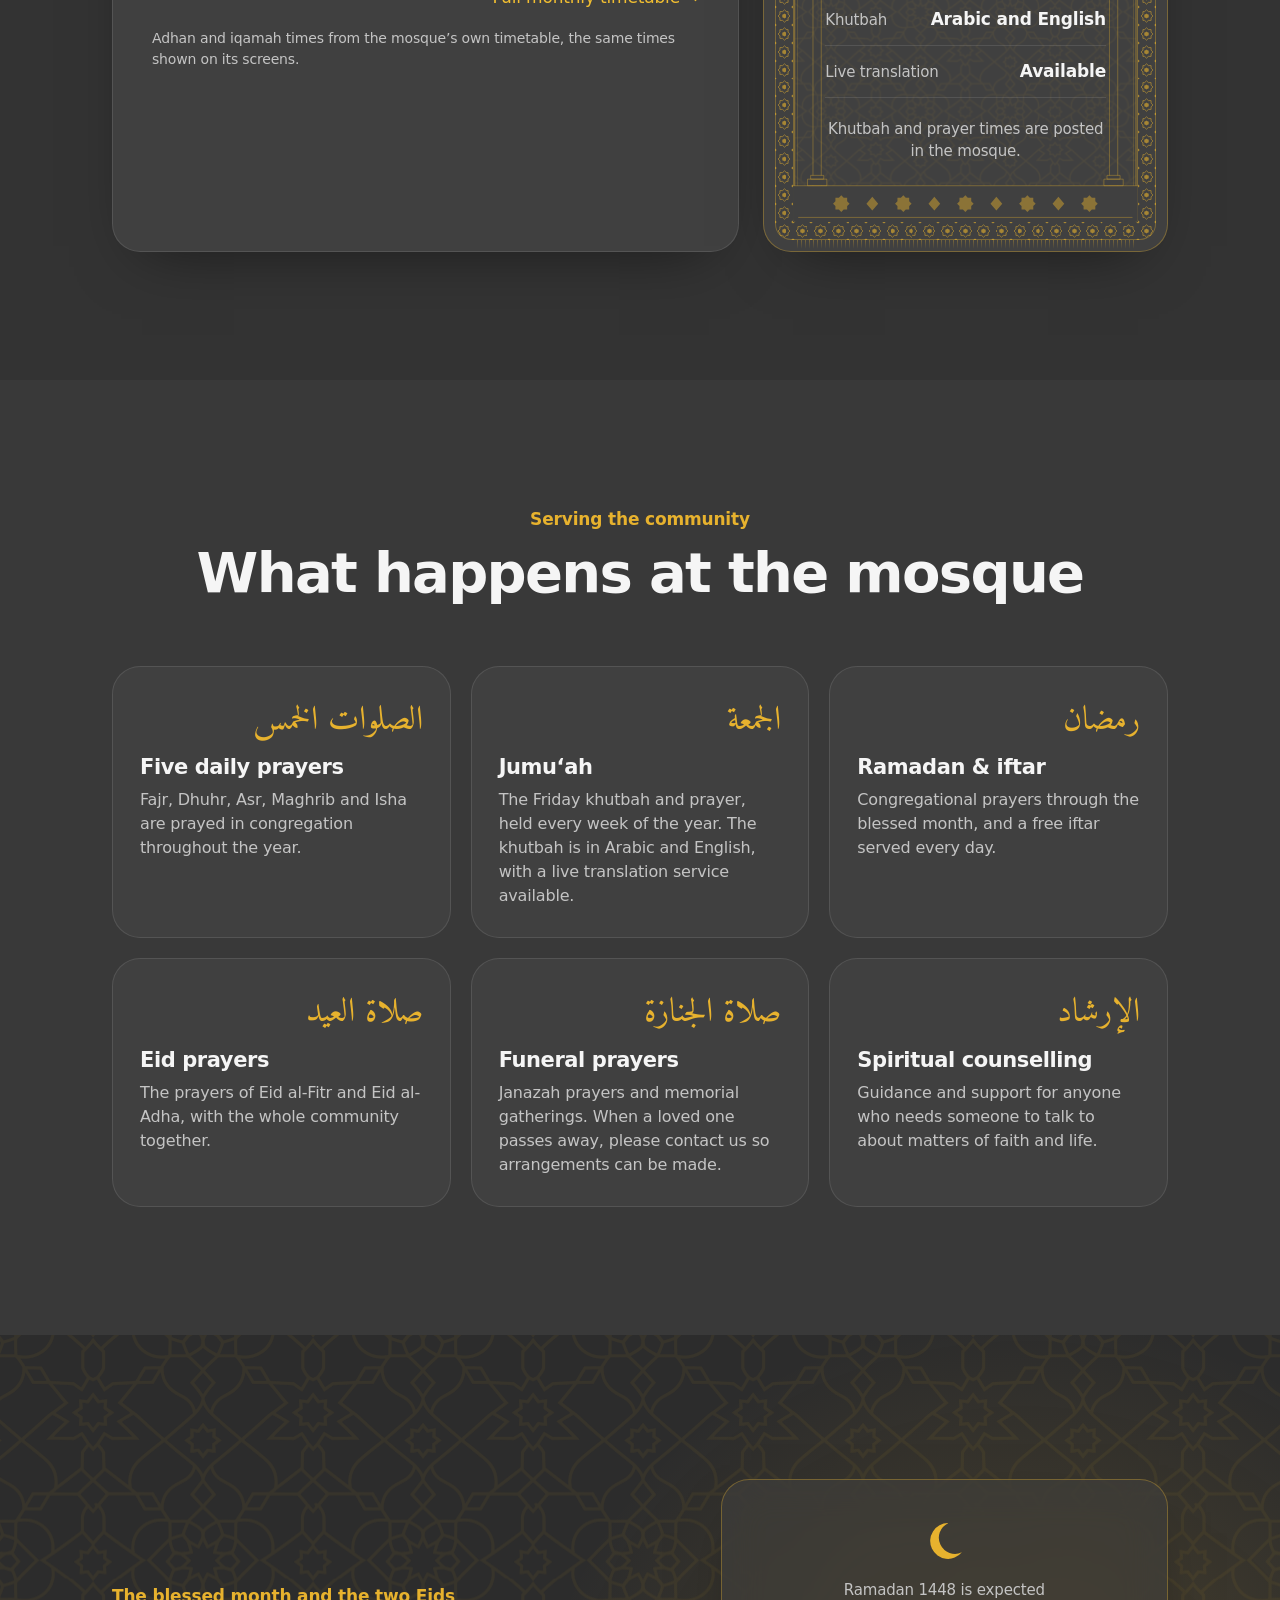
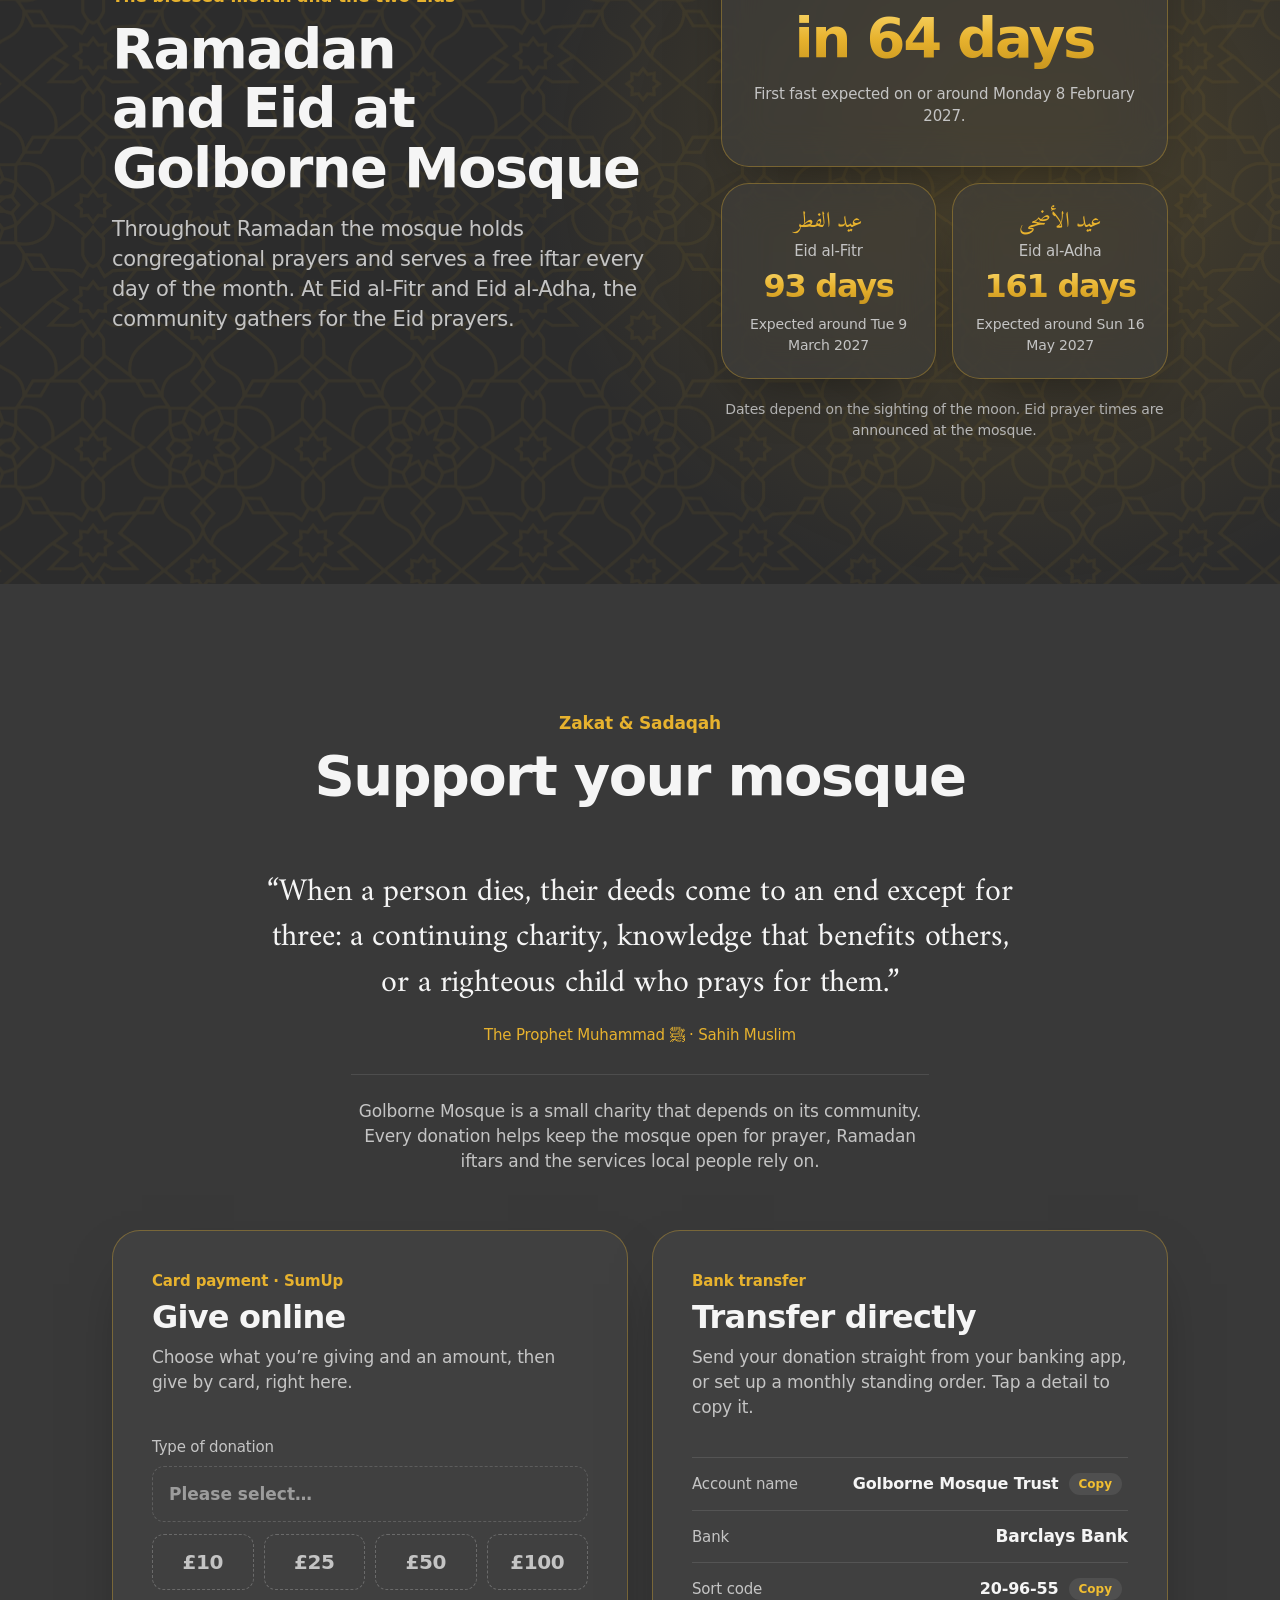
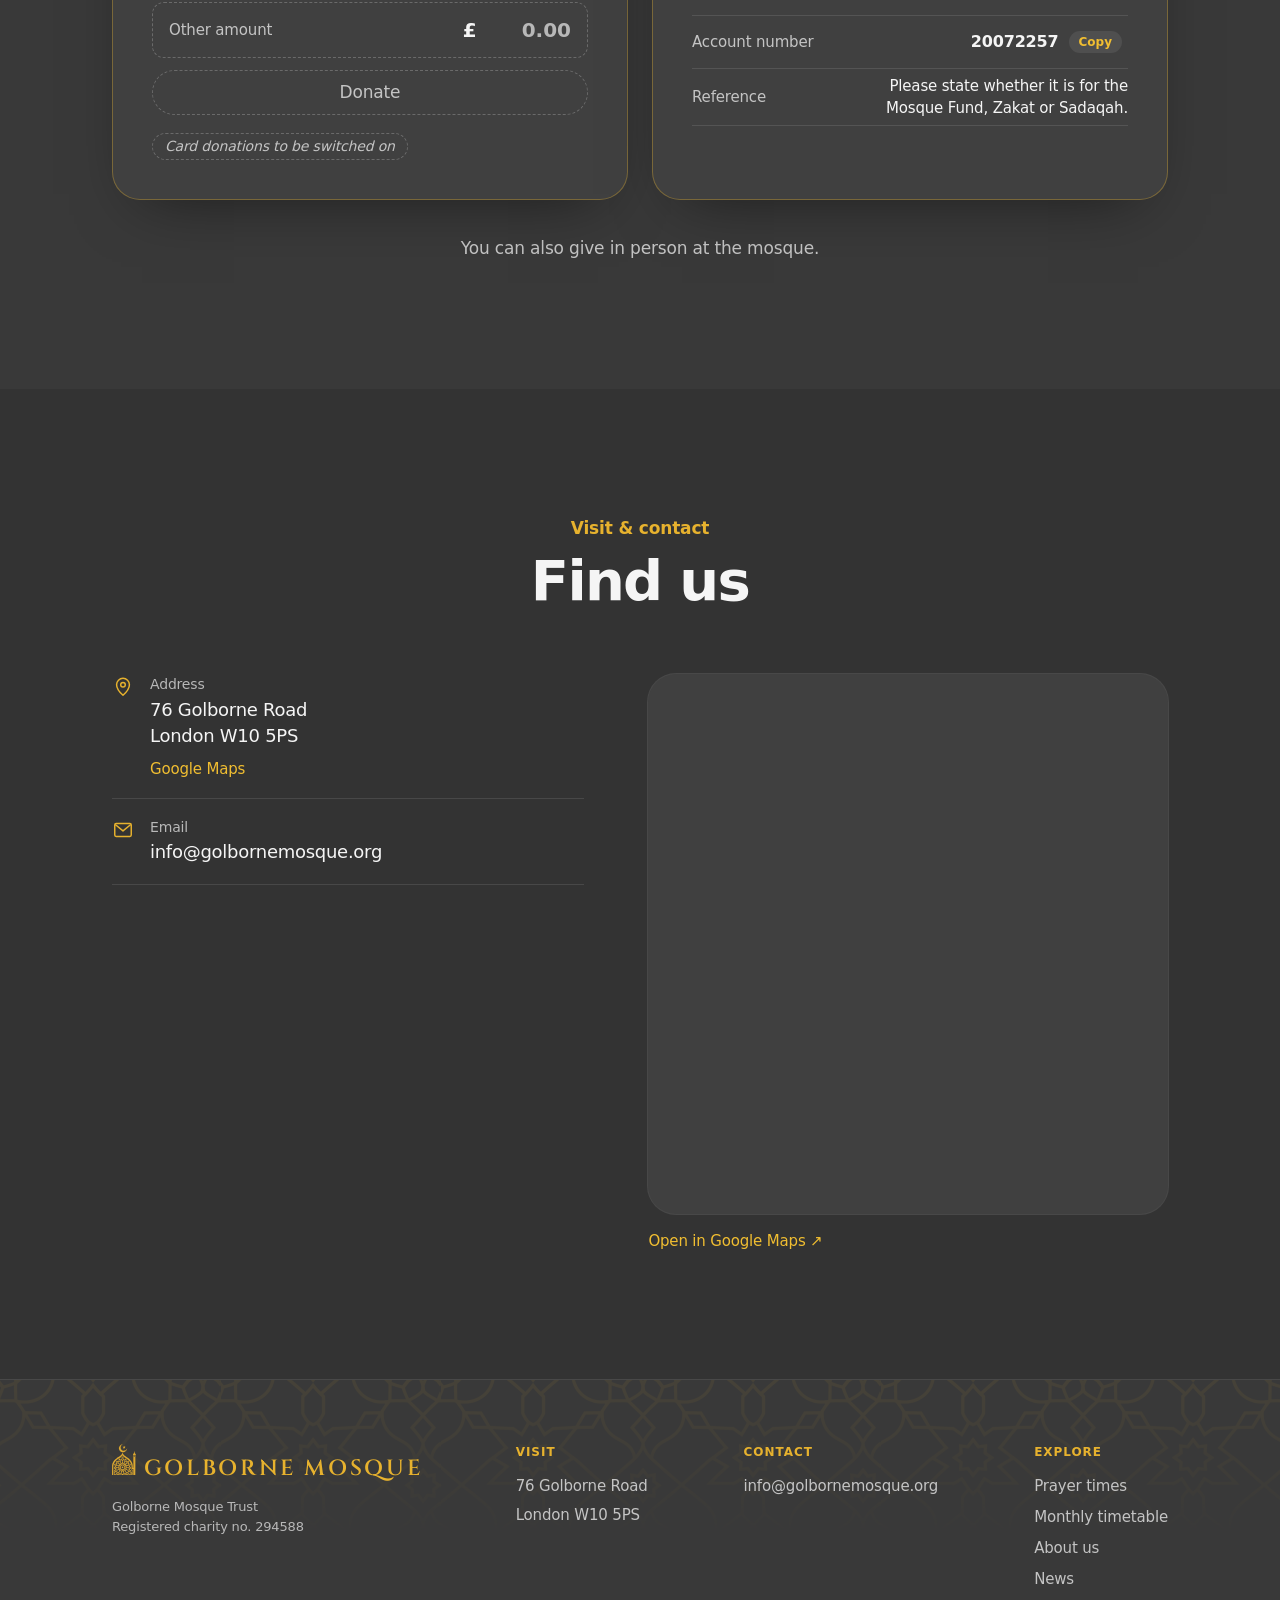
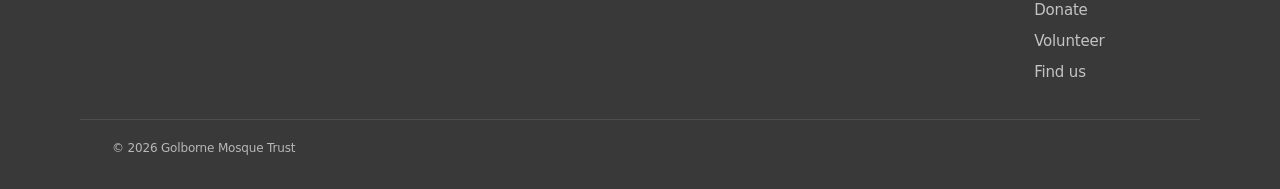
==== commit 047c508c: "Volunteer sign-ups; Donate stands out in the menu; a simpler About page - Menu: Prayer times, Servic" ====
--- a/index.html
+++ b/index.html
@@ -81,11 +81,10 @@
         <ul>
           <li><a href="#prayer-times">Prayer times</a></li>
           <li><a href="#services">Services</a></li>
-          <li><a href="#ramadan">Ramadan</a></li>
           <li><a href="/about">About</a></li>
           <li><a href="/news">News</a></li>
-          <li><a href="#donate">Donate</a></li>
-          <li><a href="#visit">Visit</a></li>
+          <li><a class="nav-volunteer" href="/volunteer">Volunteer</a></li>
+          <li><a class="nav-donate" href="#donate">Donate</a></li>
         </ul>
       </nav>
     </div>
@@ -480,19 +479,6 @@
                 </div>
               </li>
             </ul>
-
-            <h3 class="visit__subtitle">Getting here</h3>
-            <ul class="plain-list">
-              <li><strong>Westbourne Park</strong>: Circle and Hammersmith &amp; City lines, about 10 minutes’ walk.</li>
-              <li><strong>Ladbroke Grove</strong>: Circle and Hammersmith &amp; City lines, about 10 minutes’ walk.</li>
-              <li>Golborne Road runs between Portobello Road and Kensal Road, close to Trellick Tower.</li>
-            </ul>
-
-            <h3 class="visit__subtitle">When you visit</h3>
-            <ul class="plain-list">
-              <li>Please remove your shoes before entering the prayer hall.</li>
-              <li>Please put phones on silent during prayer.</li>
-            </ul>
           </div>
 
           <figure class="map">
@@ -534,9 +520,10 @@
         <ul class="site-footer__links">
           <li><a href="#prayer-times">Prayer times</a></li>
           <li><a href="/timetable">Monthly timetable</a></li>
-          <li><a href="/about">Our story</a></li>
+          <li><a href="/about">About us</a></li>
           <li><a href="/news">News</a></li>
           <li><a href="#donate">Donate</a></li>
+          <li><a href="/volunteer">Volunteer</a></li>
           <li><a href="#visit">Find us</a></li>
         </ul>
       </nav>
--- a/css/styles.css
+++ b/css/styles.css
@@ -247,25 +247,6 @@
   line-height: 1.5;
   color: var(--ink-2);
 }
-
-.plain-list { margin: 0; padding: 0; list-style: none; }
-.plain-list li {
-  position: relative;
-  margin-bottom: 10px;
-  padding-left: 20px;
-  color: var(--ink-2);
-}
-.plain-list li::before {
-  content: "";
-  position: absolute;
-  left: 3px;
-  top: 0.62em;
-  width: 6px;
-  height: 6px;
-  border-radius: 50%;
-  background: var(--gold);
-}
-.plain-list strong { color: var(--ink); font-weight: 600; }
 
 /* ---------- header: translucent, content scrolls beneath ---------- */
 
@@ -420,12 +401,34 @@
     letter-spacing: -0.025em;
   }
   .site-nav a[aria-current="page"] { color: var(--gold-bright); }
+  /* Donate closes the menu as a gold button */
+  .site-nav li:has(.nav-donate) { border-bottom: 0; padding-top: 24px; }
+  .site-nav a.nav-donate {
+    display: inline-flex;
+    padding: 14px 32px;
+    border-radius: 980px;
+    background: var(--gold);
+    color: var(--ink-on-gold);
+    font-size: 1.25rem;
+  }
 }
 
 @media (min-width: 900px) {
   .nav-toggle { display: none; }
-  .site-nav ul { display: flex; gap: 32px; }
+  .site-nav ul { display: flex; align-items: center; gap: 32px; }
   .site-nav a { padding: 10px 0; white-space: nowrap; }
+  /* Volunteer and Donate stand out as buttons: Donate in gold, Volunteer outlined */
+  .site-nav a.nav-volunteer,
+  .site-nav a.nav-donate {
+    padding: 9px 16px;
+    border-radius: 980px;
+    font-weight: 600;
+    transition: color 200ms ease, background-color 200ms ease, box-shadow 200ms ease;
+  }
+  .site-nav a.nav-volunteer { color: var(--gold-bright); box-shadow: inset 0 0 0 1px var(--gold-line); }
+  .site-nav a.nav-volunteer[aria-current="page"] { background: var(--gold-wash); }
+  .site-nav a.nav-donate { background: var(--gold); color: var(--ink-on-gold); }
+  .site-nav li:has(.nav-volunteer) { margin-right: -20px; }
   /* The name's capitals sit 0.35em below the header's middle (it stands on the
      mosque's base), so the menu moves down to the same line */
   .site-nav { translate: 0 calc(var(--brand-size) * 0.35); }
@@ -1236,7 +1239,6 @@
 .contact-list__label { margin: 0 0 2px !important; font-size: 0.875rem; font-weight: 500; color: var(--ink-3); }
 .contact-list__links { display: flex; gap: 18px; margin-top: 8px !important; font-size: 0.9375rem; }
 
-.visit__subtitle { margin: 32px 0 14px; font-size: 1.3125rem; font-weight: 600; letter-spacing: -0.02em; }
 
 .map { margin: 0; }
 .map iframe {
@@ -1601,17 +1603,6 @@
 .timeline--live .timeline__item.is-shown > :nth-child(2) { transition-delay: 90ms; }
 .timeline--live .timeline__item.is-shown > :nth-child(n + 3) { transition-delay: 180ms; }
 
-.sources { max-width: 900px; margin: 48px auto 0; font-size: 0.875rem; color: var(--ink-2); }
-.sources summary { cursor: pointer; font-size: 0.9375rem; font-weight: 600; color: var(--gold); }
-.sources ol { margin: 14px 0 0; padding-left: 20px; }
-.sources li { margin-bottom: 6px; }
-.sources a {
-  color: var(--ink-2);
-  text-decoration: underline;
-  text-decoration-color: var(--hairline-strong);
-  text-underline-offset: 3px;
-  transition: color 200ms ease;
-}
 
 /* The mission: four short lines, set large and centred, the last in gold */
 .mission { text-align: center; }
@@ -1818,6 +1809,23 @@
   box-shadow: inset 0 0 0 1px var(--gold-line);
 }
 .admin-empty { color: var(--ink-2); }
+.admin-tabs { margin-bottom: 24px; }
+.admin-count { color: var(--gold); }
+.admin-hint { margin: 0 0 20px; font-size: 0.9375rem; color: var(--ink-2); }
+
+.admin-volunteers { display: grid; gap: 12px; margin: 0; padding: 0; list-style: none; }
+.admin-volunteer {
+  display: grid;
+  gap: 8px;
+  padding: 16px 18px;
+  border-radius: var(--radius);
+  background: var(--surface);
+  box-shadow: inset 0 0 0 1px var(--hairline);
+}
+.admin-volunteer__head { display: flex; flex-wrap: wrap; align-items: baseline; justify-content: space-between; gap: 4px 16px; }
+.admin-volunteer__contact { margin: 0; overflow-wrap: anywhere; }
+.admin-volunteer__interests { margin: 0; white-space: pre-line; color: var(--ink-2); }
+.admin-volunteer .link-btn--danger { justify-self: end; margin-left: 0; }
 
 .admin-posts { display: grid; gap: 12px; margin: 0; padding: 0; list-style: none; }
 .admin-post {
@@ -1860,7 +1868,9 @@
 .field--short { max-width: 240px; }
 .field__row { display: flex; flex-wrap: wrap; align-items: center; justify-content: space-between; gap: 12px; }
 .admin-form input:not([type="checkbox"]):not([type="file"]),
-.admin-form textarea {
+.admin-form textarea,
+.signup-form input,
+.signup-form textarea {
   width: 100%;
   padding: 12px 14px;
   border: 0;
@@ -1872,8 +1882,26 @@
 }
 .admin-form textarea { min-height: 280px; line-height: 1.6; resize: vertical; }
 .admin-form input:focus,
-.admin-form textarea:focus { outline: none; box-shadow: inset 0 0 0 2px var(--gold); }
-.admin-form input::placeholder { color: var(--ink-3); opacity: 1; }
+.admin-form textarea:focus,
+.signup-form input:focus,
+.signup-form textarea:focus { outline: none; box-shadow: inset 0 0 0 2px var(--gold); }
+.admin-form input::placeholder,
+.signup-form input::placeholder,
+.signup-form textarea::placeholder { color: var(--ink-3); opacity: 1; }
+
+/* The volunteer sign-up (volunteer.html) */
+.signup { max-width: 640px; margin: 0 auto; }
+.signup__title { font-size: clamp(1.5rem, 3.6vw, 1.875rem); font-weight: 700; line-height: 1.15; letter-spacing: -0.025em; }
+.signup__lede { margin: 8px 0 28px; color: var(--ink-2); }
+.signup-form { display: grid; gap: 20px; }
+.signup-form__pair { display: grid; gap: 20px; }
+@media (min-width: 560px) { .signup-form__pair { grid-template-columns: 1fr 1fr; } }
+.signup-form textarea { min-height: 140px; line-height: 1.55; resize: vertical; }
+.signup-form [aria-invalid="true"] { box-shadow: inset 0 0 0 2px #ffa494; }
+/* Off-screen: only bots fill it in */
+.signup-form__trap { position: absolute; left: -9999px; width: 1px; height: 1px; overflow: hidden; }
+.signup__privacy { margin: 0; font-size: 0.875rem; color: var(--ink-3); text-align: center; }
+.signup .donate-done { margin-top: 0; }
 .field-error { margin: 0; font-size: 0.9375rem; color: #ffa494; }
 .field-error:empty { display: none; }
 .check { display: flex; align-items: flex-start; gap: 12px; cursor: pointer; }
@@ -2020,13 +2048,14 @@
   .nav-toggle:hover { background: rgba(255, 255, 255, 0.14); }
   .brand:hover { color: var(--gold-bright); }
   .site-nav a:hover { color: var(--ink); }
+  .site-nav a.nav-donate:hover { background: var(--gold-bright); color: var(--ink-on-gold); }
+  .site-nav a.nav-volunteer:hover { background: var(--gold-wash); color: var(--gold-bright); }
   .amount:hover { background: rgba(255, 255, 255, 0.1); color: var(--ink); }
   .copy:hover { background: rgba(255, 255, 255, 0.06); }
   .contact-list a[href^="tel"]:hover,
   .contact-list a[href^="mailto"]:hover,
   .site-footer__lines a:hover,
   .site-footer__links a:hover { color: var(--ink); }
-  .sources a:hover { color: var(--gold-bright); }
   .news-card:hover { box-shadow: inset 0 0 0 1px var(--gold-line), var(--lift); }
   .news-card:hover .news-card__title a { color: var(--gold-bright); }
   .toolbar button:hover, .seg__btn:hover { background: rgba(255, 255, 255, 0.14); color: var(--ink); }
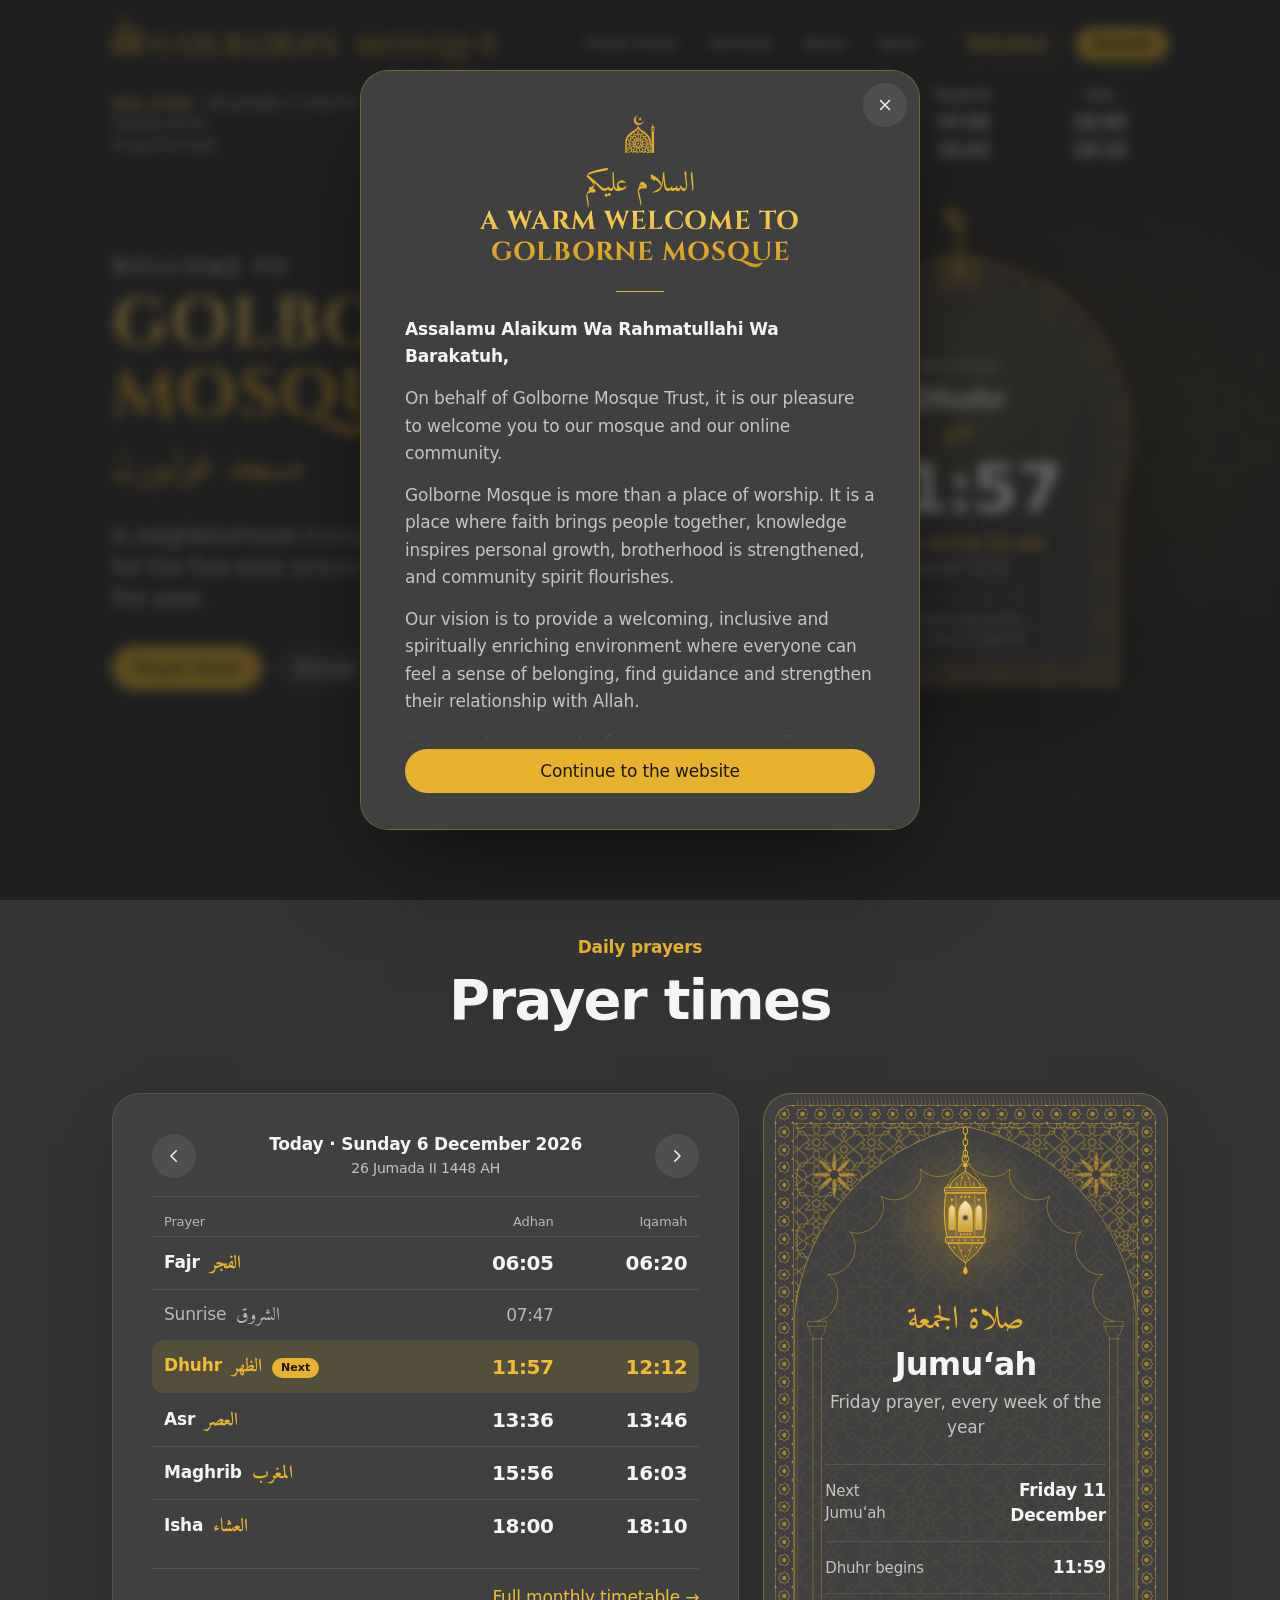
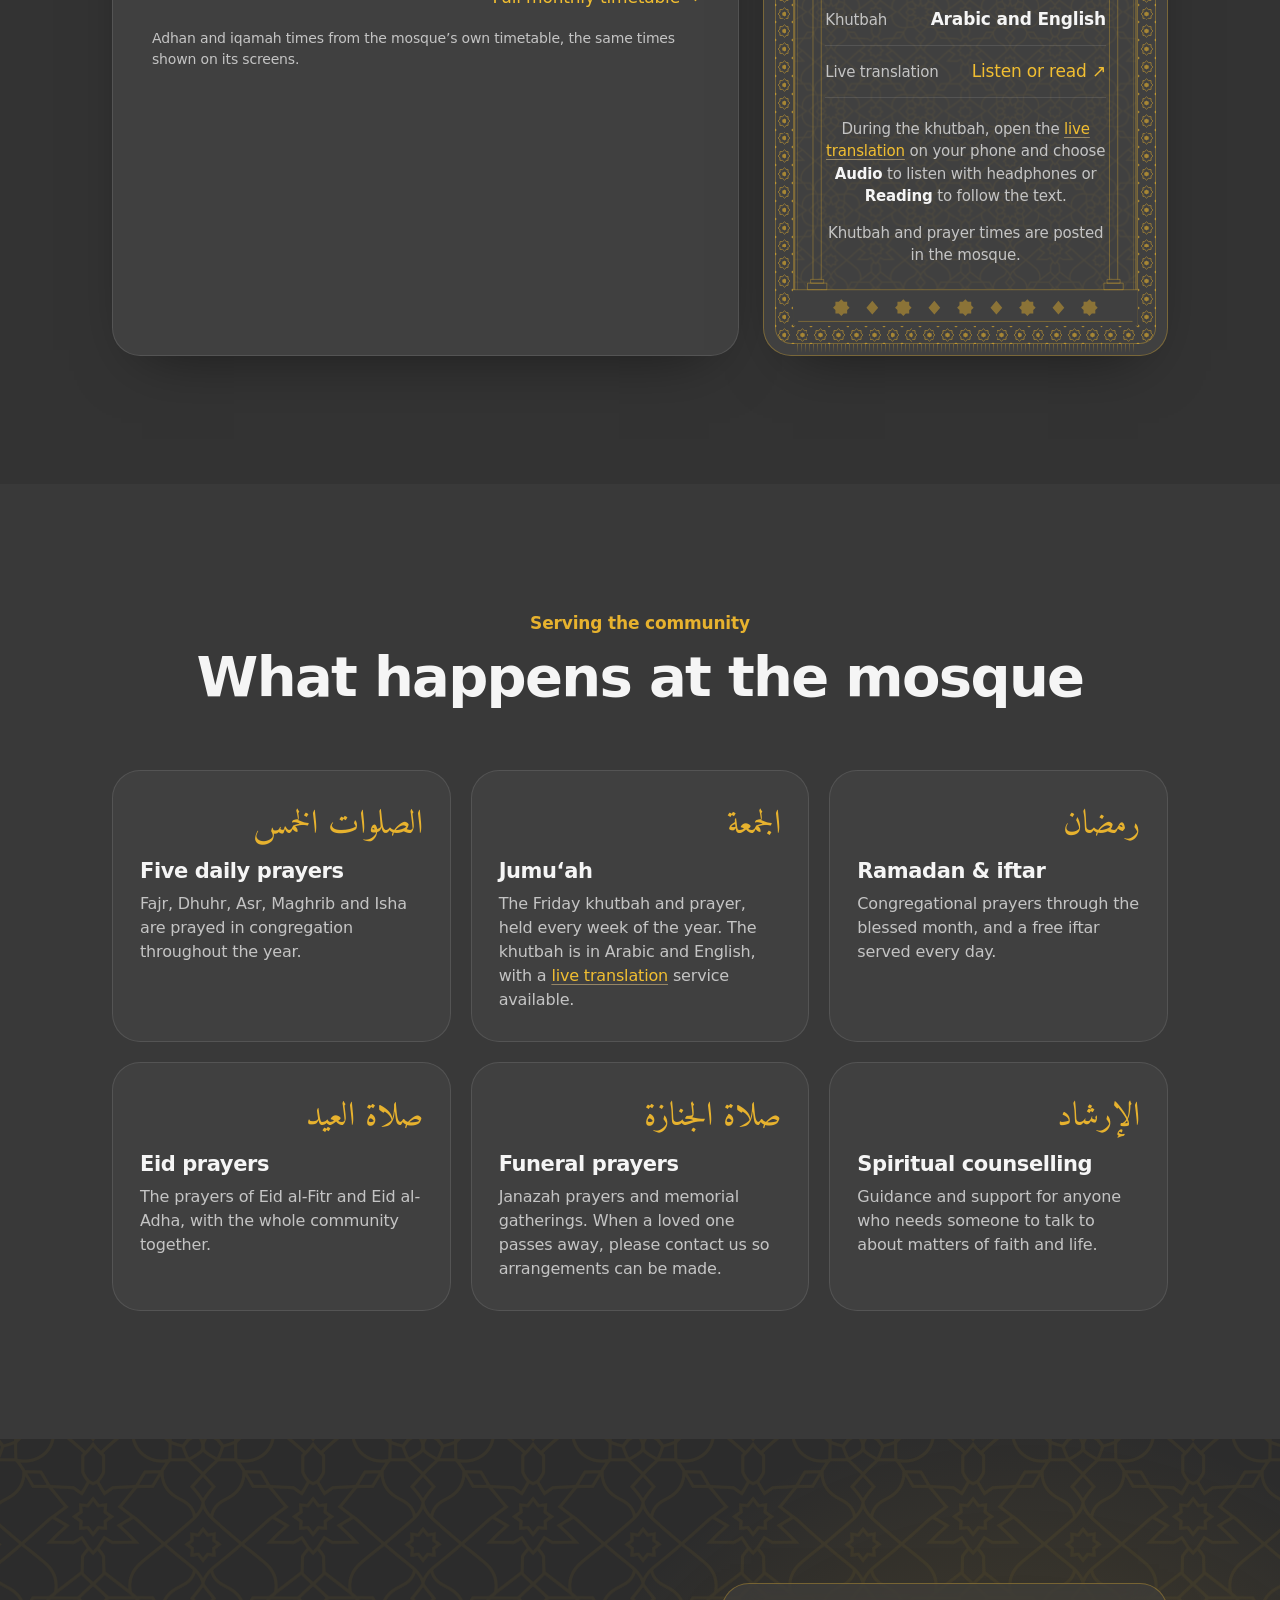
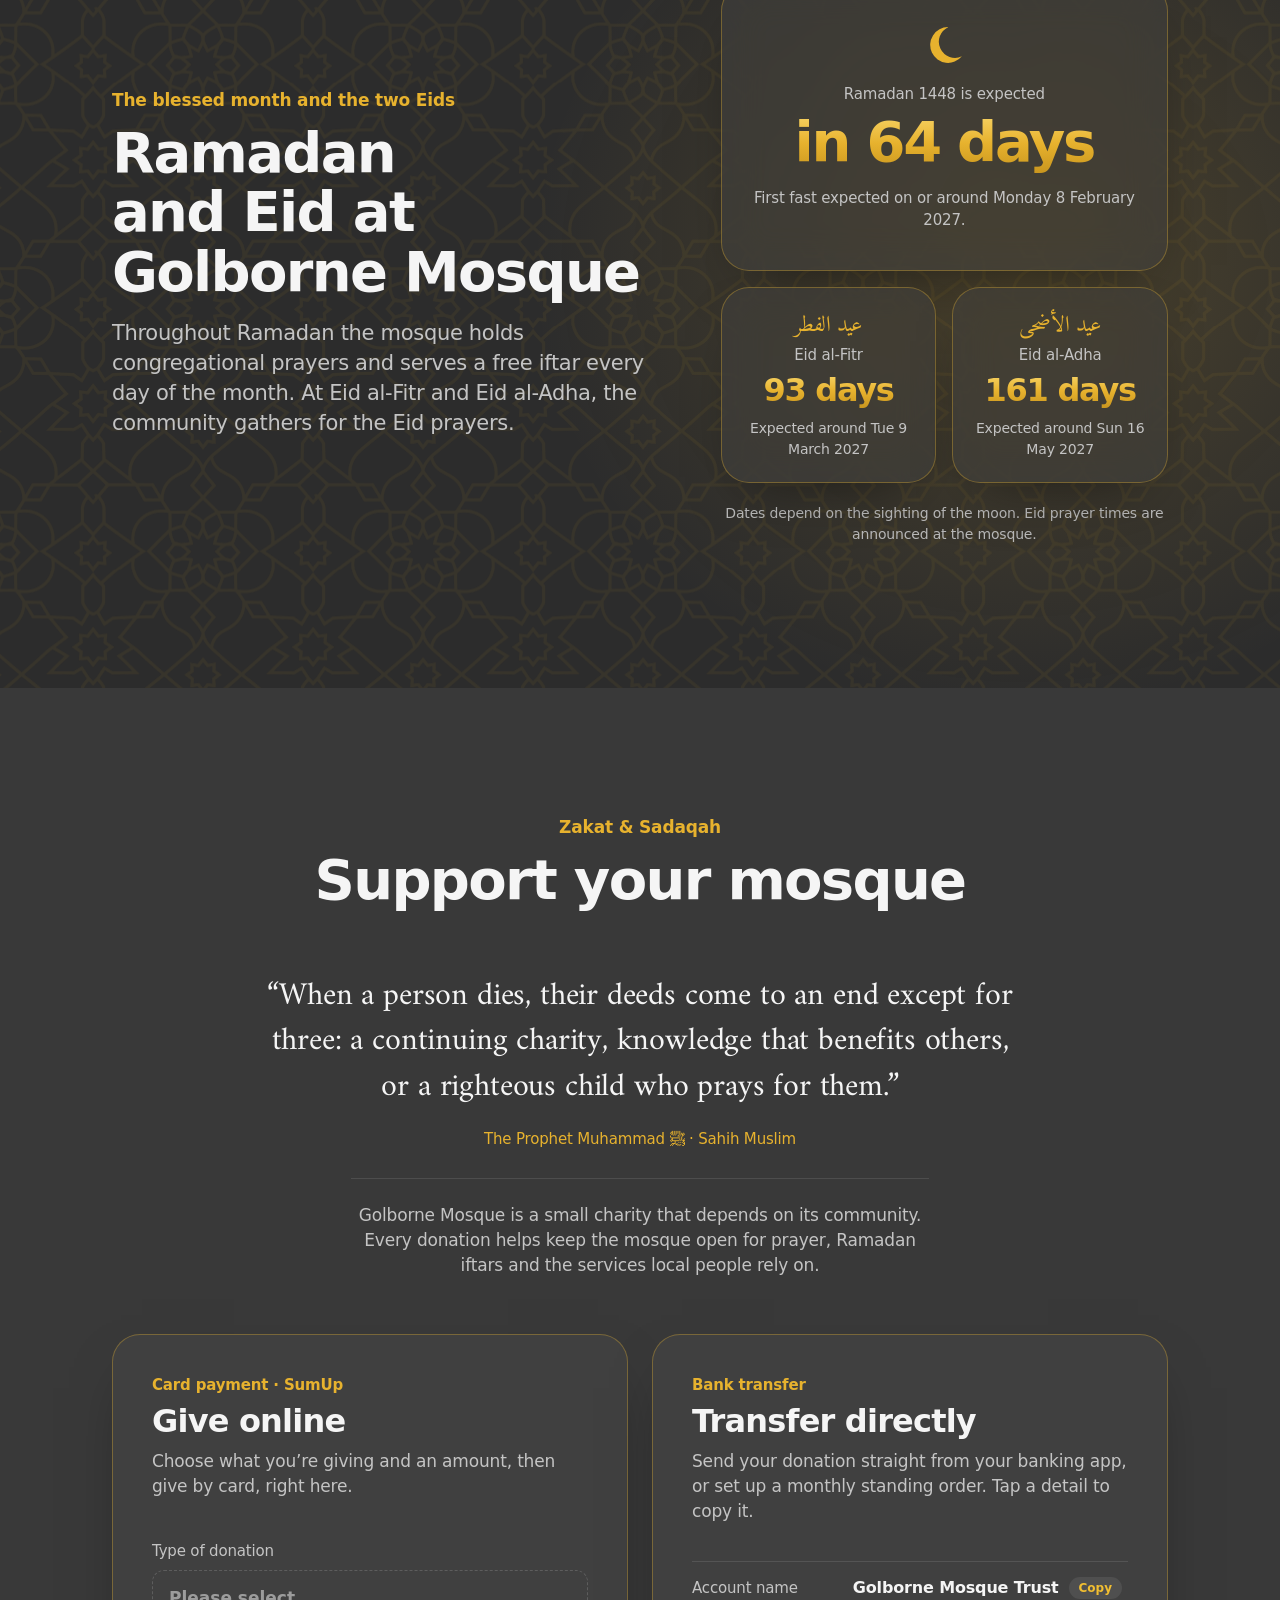
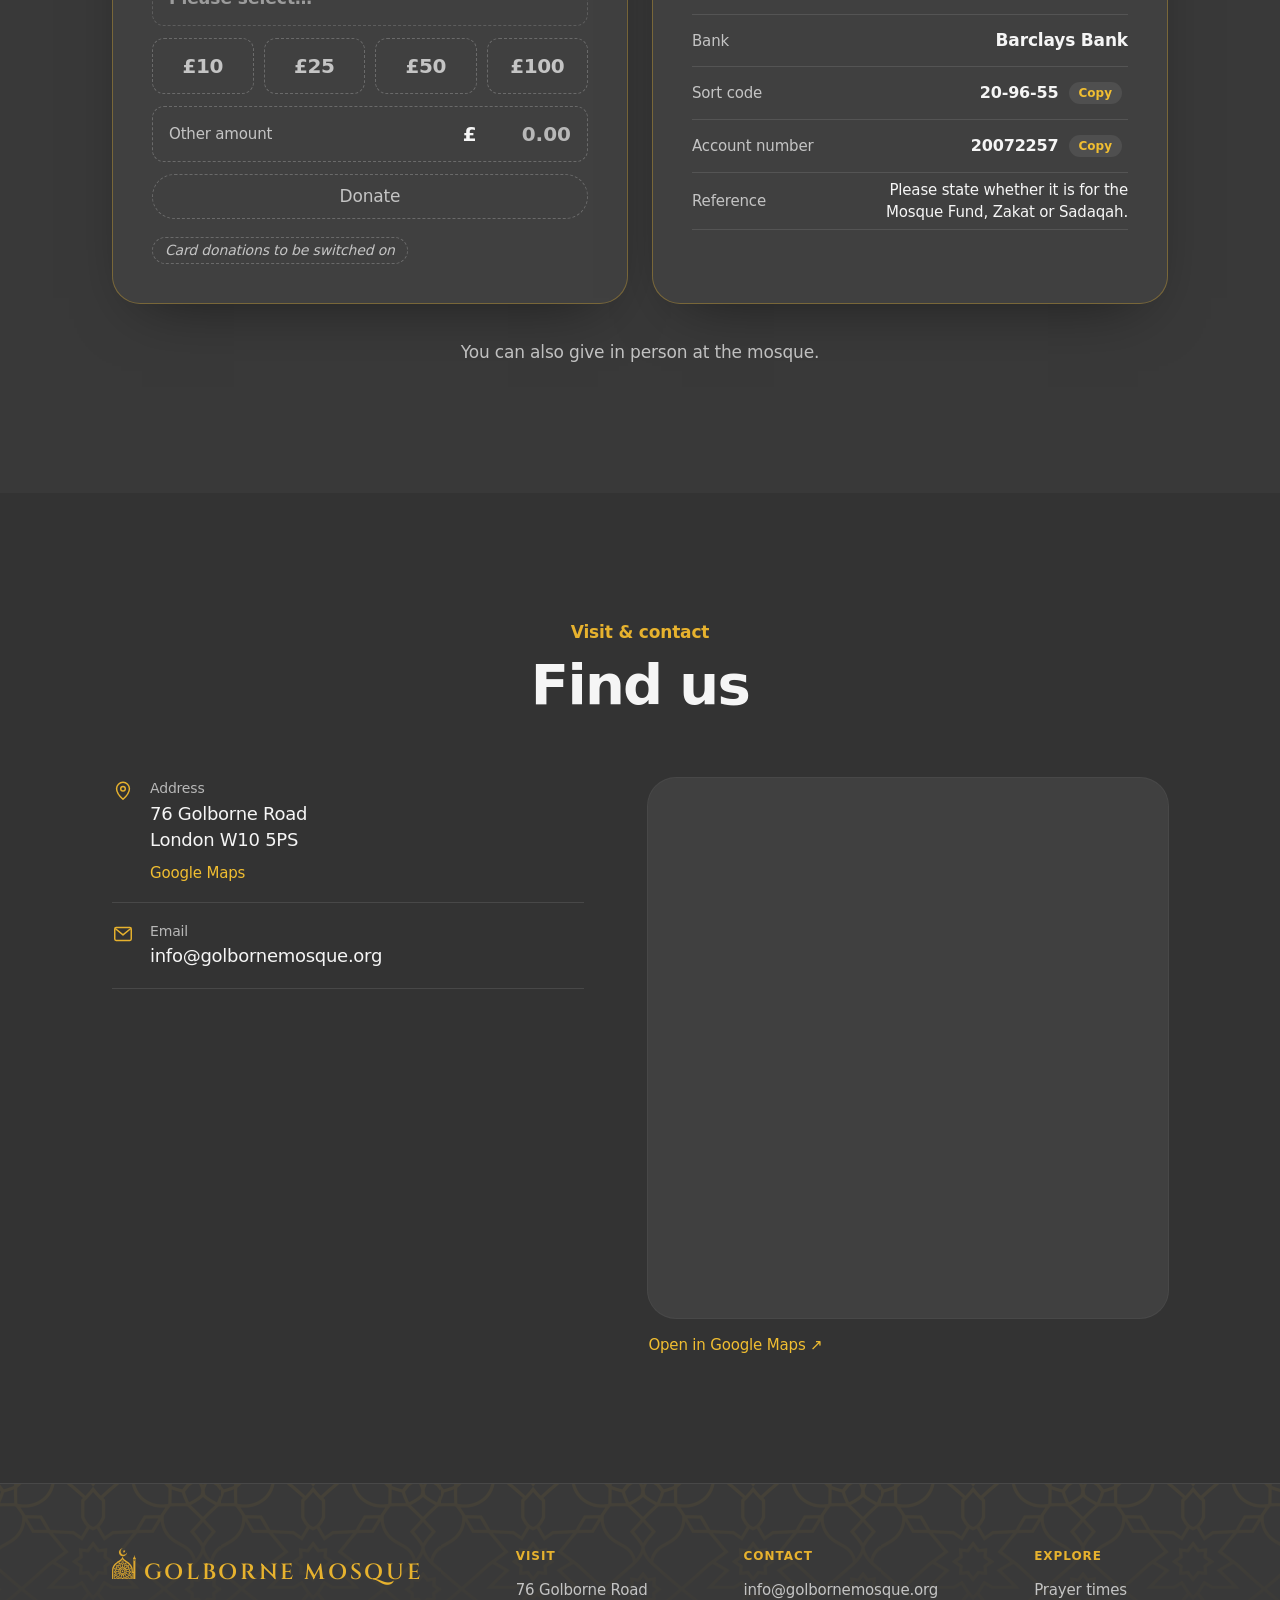
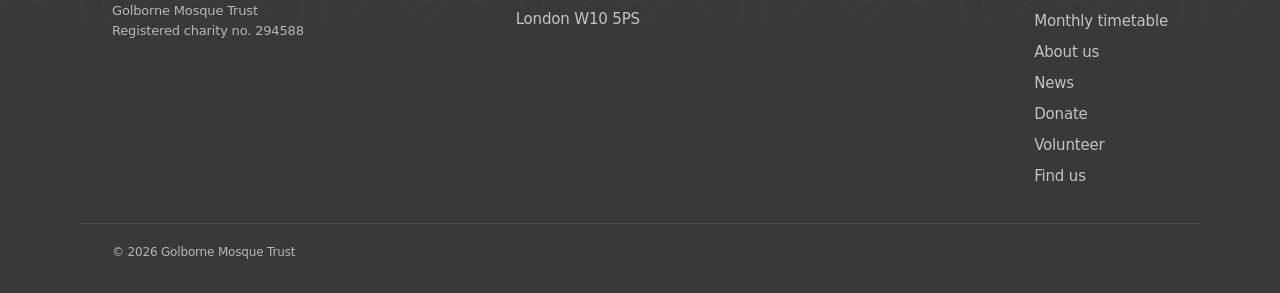
==== commit 97c1fd5e: "Jumu'ah links to the mosque's live translation The Jumu'ah card's "Live translation" row now opens t" ====
--- a/index.html
+++ b/index.html
@@ -274,8 +274,9 @@
               <div><dt>Next Jumu‘ah</dt><dd>—</dd></div>
               <div><dt>Dhuhr begins</dt><dd>—</dd></div>
               <div><dt>Khutbah</dt><dd>Arabic and English</dd></div>
-              <div><dt>Live translation</dt><dd>Available</dd></div>
+              <div><dt>Live translation</dt><dd><a class="text-link" href="https://listener.baian.ai/m/483219" target="_blank" rel="noopener">Listen or read <span aria-hidden="true">↗</span></a></dd></div>
             </dl>
+            <p class="jumuah__translate" id="jumuah-translate">During the khutbah, open the <a href="https://listener.baian.ai/m/483219" target="_blank" rel="noopener">live translation</a> on your phone and choose <strong>Audio</strong> to listen with headphones or <strong>Reading</strong> to follow the text.</p>
             <p class="jumuah__note" id="jumuah-note">Khutbah and prayer times are posted in the mosque.</p>
           </div>
         </div>
@@ -298,7 +299,7 @@
           <li class="card">
             <p class="card__ar" lang="ar" dir="rtl">الجمعة</p>
             <h3>Jumu‘ah</h3>
-            <p>The Friday khutbah and prayer, held every week of the year. The khutbah is in Arabic and English, with a live translation service available.</p>
+            <p>The Friday khutbah and prayer, held every week of the year. The khutbah is in Arabic and English, with a <a href="https://listener.baian.ai/m/483219" target="_blank" rel="noopener">live translation</a> service available.</p>
           </li>
           <li class="card">
             <p class="card__ar" lang="ar" dir="rtl">رمضان</p>
--- a/css/styles.css
+++ b/css/styles.css
@@ -903,6 +903,9 @@
 .jumuah__list dt { font-size: 0.9375rem; color: var(--ink-2); }
 .jumuah__list dd { margin: 0; text-align: right; font-weight: 600; font-variant-numeric: tabular-nums; }
 .jumuah__note { font-size: 0.9375rem; color: var(--ink-2); }
+.jumuah__list dd a { white-space: nowrap; }
+.jumuah__translate { margin: 0 0 14px; font-size: 0.9375rem; line-height: 1.5; color: var(--ink-2); }
+.jumuah__translate strong { color: var(--ink); font-weight: 600; }
 
 /* ---------- services ---------- */
 
@@ -1686,7 +1689,9 @@
 
 .news-grid {
   display: grid;
-  grid-template-columns: repeat(auto-fill, minmax(min(100%, 300px), 1fr));
+  /* up to three across; with fewer posts the cards stay card-sized and centred */
+  grid-template-columns: repeat(auto-fit, minmax(min(100%, 300px), 380px));
+  justify-content: center;
   gap: 24px;
 }
 .news-card {
@@ -1769,7 +1774,8 @@
   border-radius: var(--radius-lg);
   box-shadow: inset 0 0 0 1px var(--hairline), var(--lift);
 }
-.post__photo img { width: 100%; height: auto; }
+/* Tall (portrait) photos are cropped a little so the text isn't pushed far down */
+.post__photo img { width: 100%; height: auto; max-height: min(78vh, 620px); object-fit: cover; }
 .post__body { font-size: 1.125rem; line-height: 1.65; color: var(--ink-2); overflow-wrap: break-word; }
 .post__body p, .post__body ul { margin: 0 0 1.1em; }
 .post__body > :last-child { margin-bottom: 0; }
@@ -1785,6 +1791,19 @@
   text-decoration-thickness: 1px;
   text-underline-offset: 3px;
 }
+.post__photo-link { display: block; cursor: zoom-in; }
+/* More photos under the text: two across (one on a phone), each opening in the viewer */
+.post__gallery { display: grid; grid-template-columns: repeat(auto-fit, minmax(min(100%, 240px), 1fr)); gap: 16px; margin-top: 40px; }
+.post__gallery[data-count="1"] { grid-template-columns: 1fr; }
+.post__gallery-item {
+  display: block;
+  cursor: zoom-in;
+  overflow: hidden;
+  border-radius: var(--radius);
+  box-shadow: inset 0 0 0 1px var(--hairline), var(--lift);
+}
+.post__gallery-item img { width: 100%; height: 100%; aspect-ratio: 3 / 4; object-fit: cover; transition: transform 400ms var(--ease-out); }
+.post__gallery[data-count="1"] .post__gallery-item img { aspect-ratio: auto; height: auto; }
 .post__back { margin: 48px 0 0; padding-top: 24px; border-top: 1px solid var(--hairline); }
 
 /* The posting page */
@@ -1915,6 +1934,22 @@
 .photo-pick__actions { display: flex; flex-wrap: wrap; align-items: center; gap: 16px; }
 .photo-pick__choose:focus-within { outline: 2px solid var(--gold-bright); outline-offset: 3px; }
 
+.gallery-pick { display: grid; gap: 10px; margin: 0 0 4px; padding: 0; list-style: none; }
+.gallery-pick:empty { display: none; }
+.gallery-pick__item {
+  display: grid;
+  grid-template-columns: 64px minmax(0, 1fr) auto;
+  align-items: center;
+  gap: 12px;
+  padding: 8px;
+  border-radius: var(--radius-sm);
+  background: var(--bg-deep);
+  box-shadow: inset 0 0 0 1px var(--hairline);
+}
+.gallery-pick__item img { width: 64px; height: 64px; object-fit: cover; border-radius: 8px; }
+.admin-form .gallery-pick__item input { padding: 9px 12px; font-size: 0.9375rem; background: var(--surface); }
+.gallery-pick__item .link-btn--danger { margin-left: 0; }
+
 .toolbar { display: flex; flex-wrap: wrap; gap: 6px; }
 .toolbar button,
 .seg__btn {
@@ -1937,6 +1972,77 @@
   background: var(--bg-deep);
   box-shadow: inset 0 0 0 1px var(--hairline);
 }
+
+/* ---------- photo viewer (js/lightbox.js) ----------
+   A News post's photos, one at a time over a dark screen. */
+
+.lightbox {
+  width: 100vw;
+  height: 100dvh;
+  max-width: none;
+  max-height: none;
+  margin: 0;
+  padding: 0;
+  border: 0;
+  background: transparent;
+  color: var(--ink);
+  overflow: hidden;
+}
+.lightbox:focus { outline: none; }
+.lightbox::backdrop { background: rgba(12, 12, 12, 0.94); }
+html:has(.lightbox[open]) { overflow: hidden; }
+.lightbox__stage {
+  position: absolute;
+  inset: 0;
+  display: grid;
+  place-items: center;
+  padding: 64px 84px 92px;
+  touch-action: pan-y pinch-zoom;
+}
+.lightbox__img {
+  /* sized from the screen itself, leaving room for the buttons and caption */
+  max-width: calc(100vw - 168px);
+  max-height: calc(100dvh - 156px);
+  width: auto;
+  height: auto;
+  object-fit: contain;
+  border-radius: 8px;
+  box-shadow: 0 30px 80px -20px rgba(0, 0, 0, 0.8);
+  -webkit-user-select: none;
+  user-select: none;
+}
+.lightbox__caption {
+  position: absolute;
+  left: 0;
+  right: 0;
+  bottom: 22px;
+  margin: 0;
+  padding: 0 84px;
+  text-align: center;
+  font-size: 0.9375rem;
+  line-height: 1.45;
+  color: var(--ink-2);
+}
+.lightbox__count { margin-right: 10px; font-weight: 600; color: var(--gold); font-variant-numeric: tabular-nums; }
+.lightbox__btn { position: absolute; width: 48px; height: 48px; background: rgba(255, 255, 255, 0.1); }
+.lightbox__btn svg { width: 22px; height: 22px; }
+.lightbox__close { top: max(14px, env(safe-area-inset-top)); right: 14px; }
+.lightbox__prev,
+.lightbox__next { top: 50%; translate: 0 -50%; }
+.lightbox__prev { left: 18px; }
+.lightbox__next { right: 18px; }
+/* On a phone the photo uses the full width; the arrows sit over its edges, darker so they stand out */
+@media (max-width: 640px) {
+  .lightbox__stage { padding: 60px 10px 120px; }
+  .lightbox__img { max-width: calc(100vw - 20px); max-height: calc(100dvh - 180px); }
+  .lightbox__prev,
+  .lightbox__next { width: 40px; height: 40px; translate: 0 calc(-50% - 30px); background: rgba(0, 0, 0, 0.5); }
+  .lightbox__prev { left: 14px; }
+  .lightbox__next { right: 14px; }
+  .lightbox__caption { padding: 0 18px; bottom: 18px; }
+}
+.lightbox[open] { animation: lightbox-in 220ms var(--ease-out); }
+@keyframes lightbox-in { from { opacity: 0; } }
 
 /* ---------- welcome message ----------
    Shown once to a new visitor (js/site.js). The card scrolls on its own
@@ -2057,6 +2163,8 @@
   .site-footer__lines a:hover,
   .site-footer__links a:hover { color: var(--ink); }
   .news-card:hover { box-shadow: inset 0 0 0 1px var(--gold-line), var(--lift); }
+  .post__gallery-item:hover img { transform: scale(1.02); }
+  .lightbox__btn:hover { background: rgba(255, 255, 255, 0.2); }
   .news-card:hover .news-card__title a { color: var(--gold-bright); }
   .toolbar button:hover, .seg__btn:hover { background: rgba(255, 255, 255, 0.14); color: var(--ink); }
 }
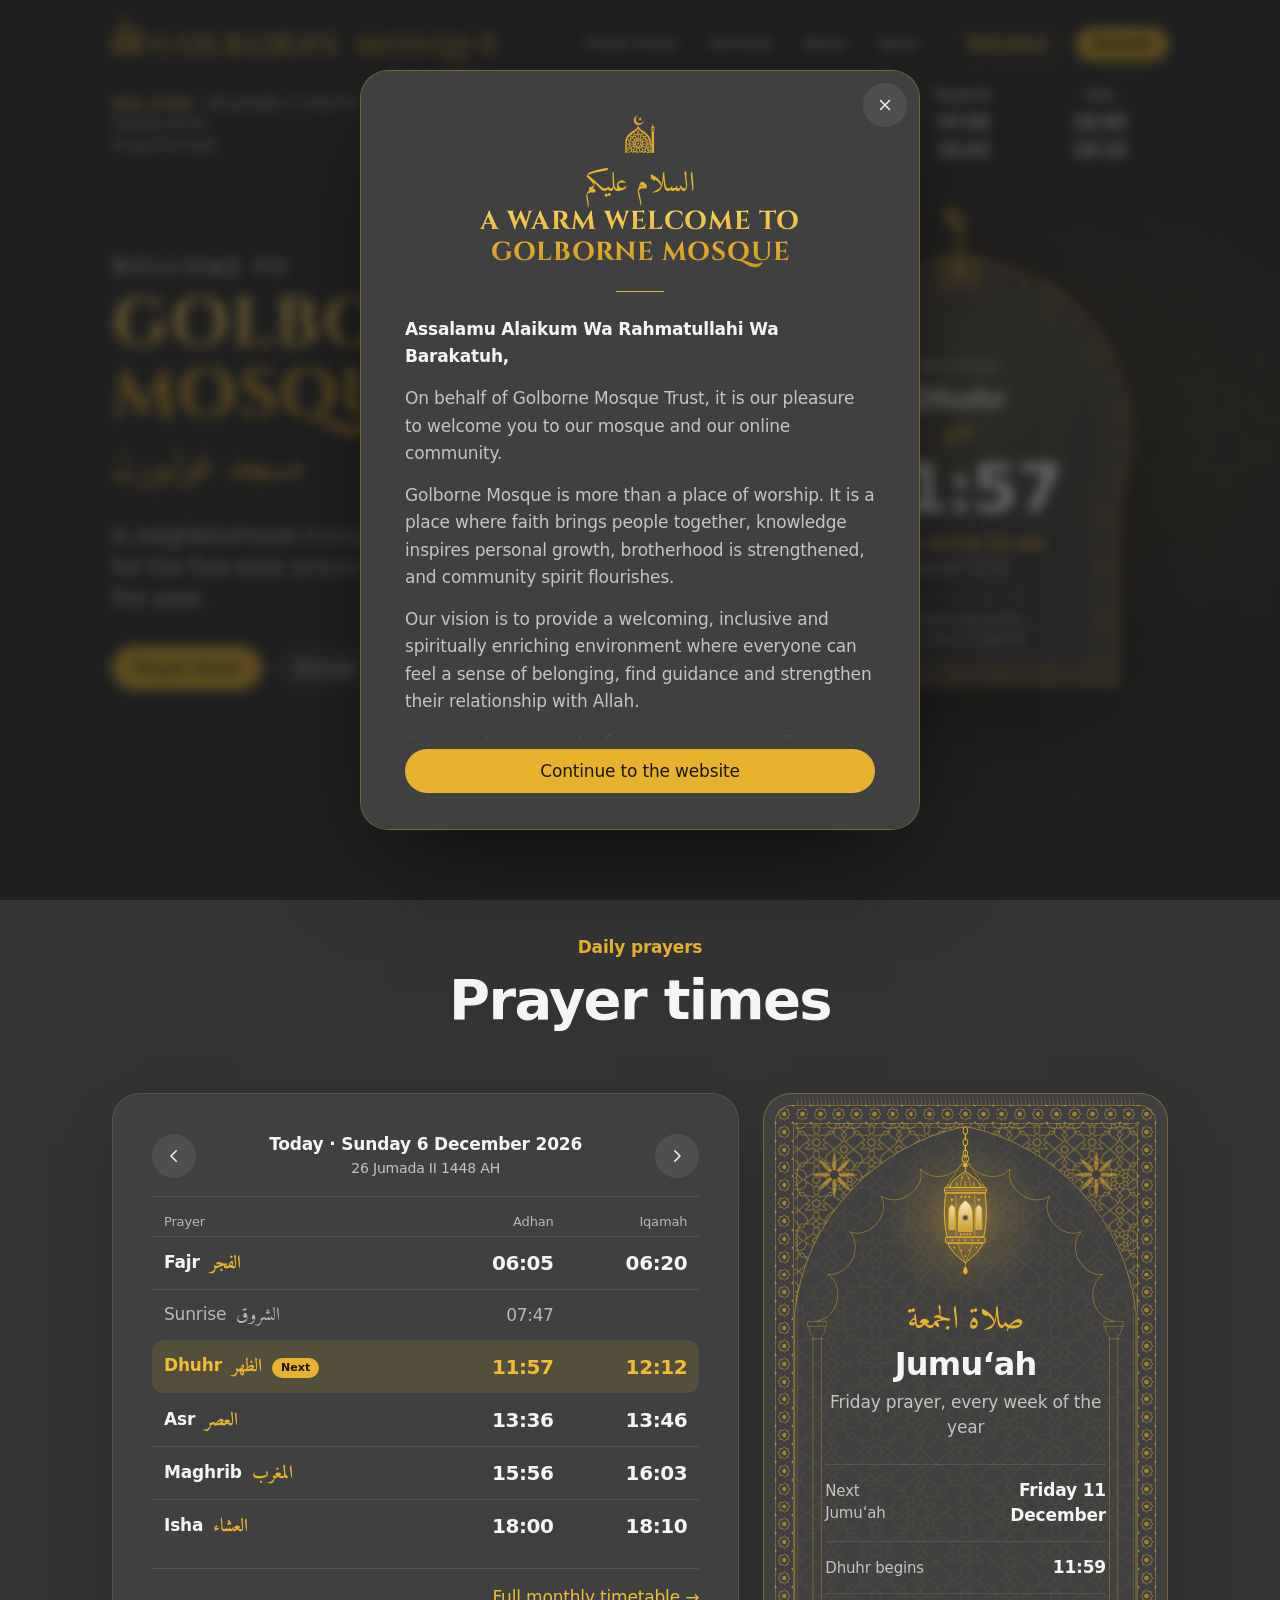
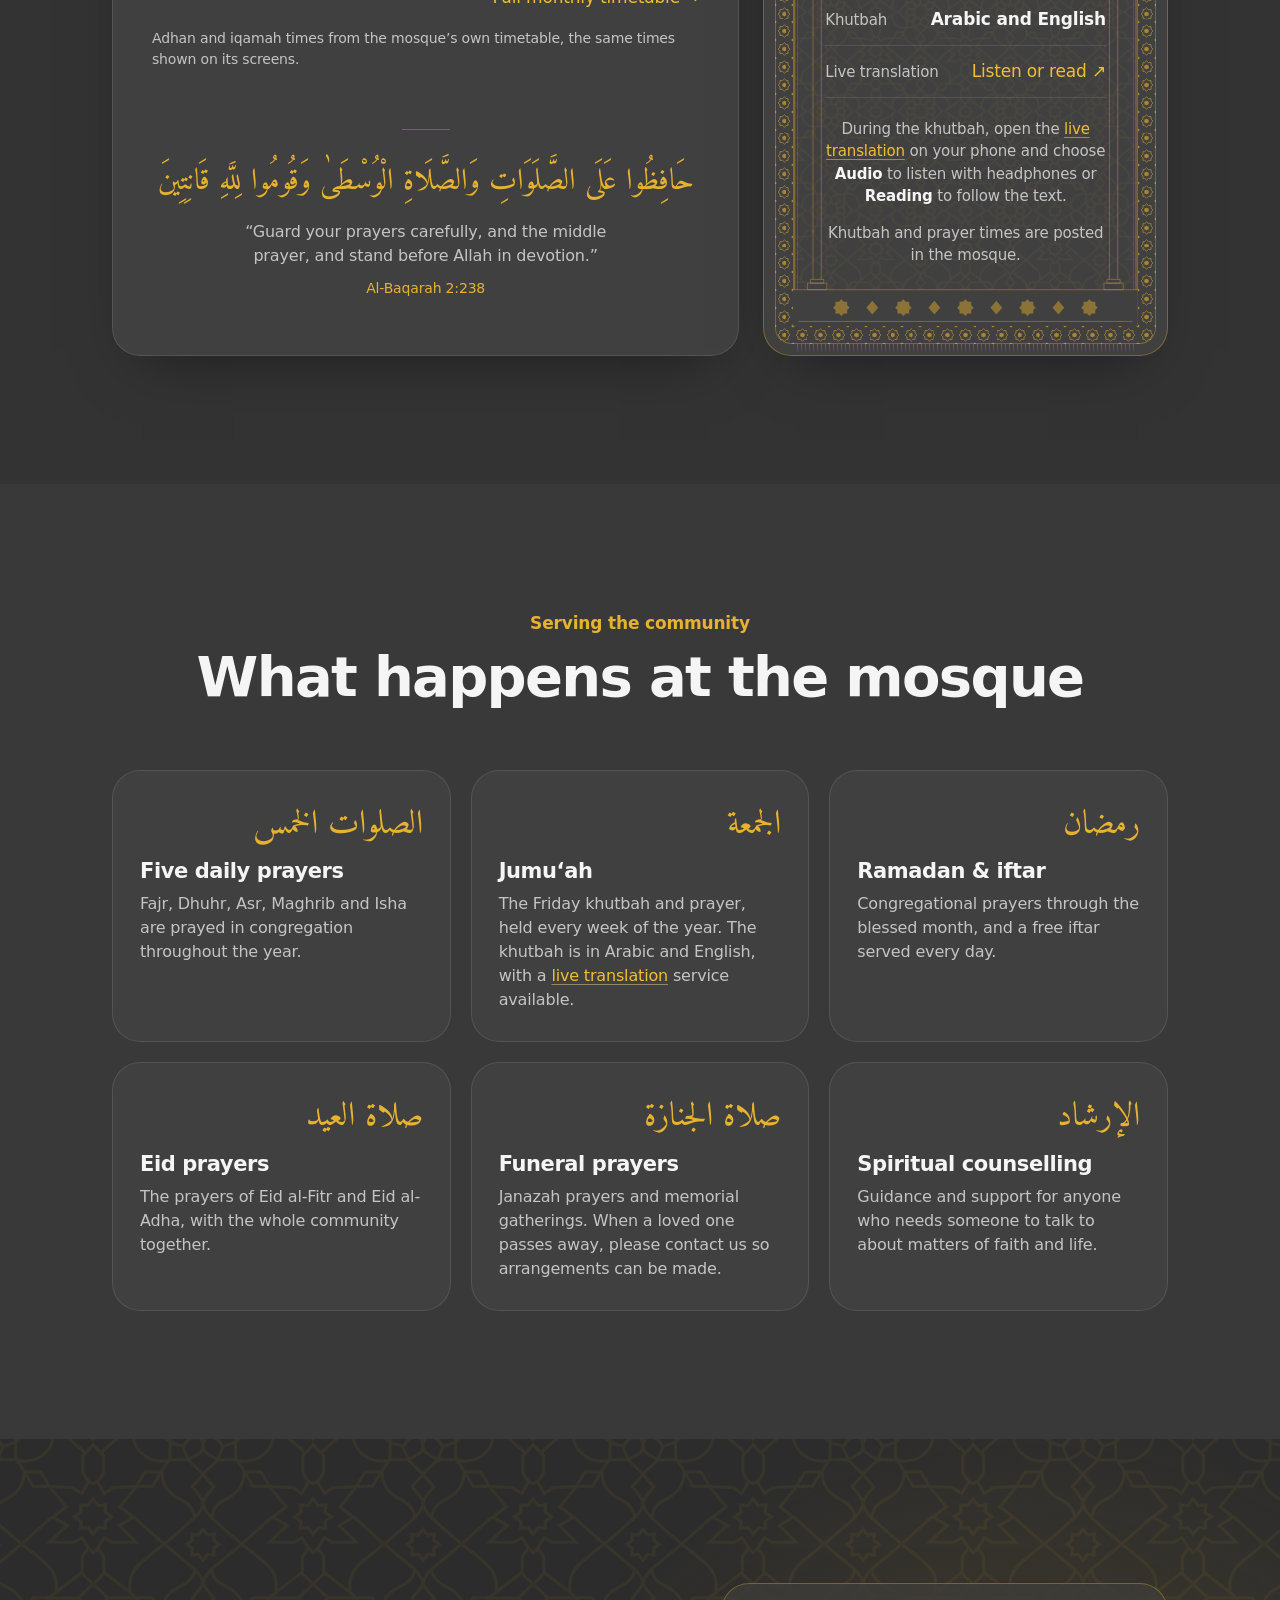
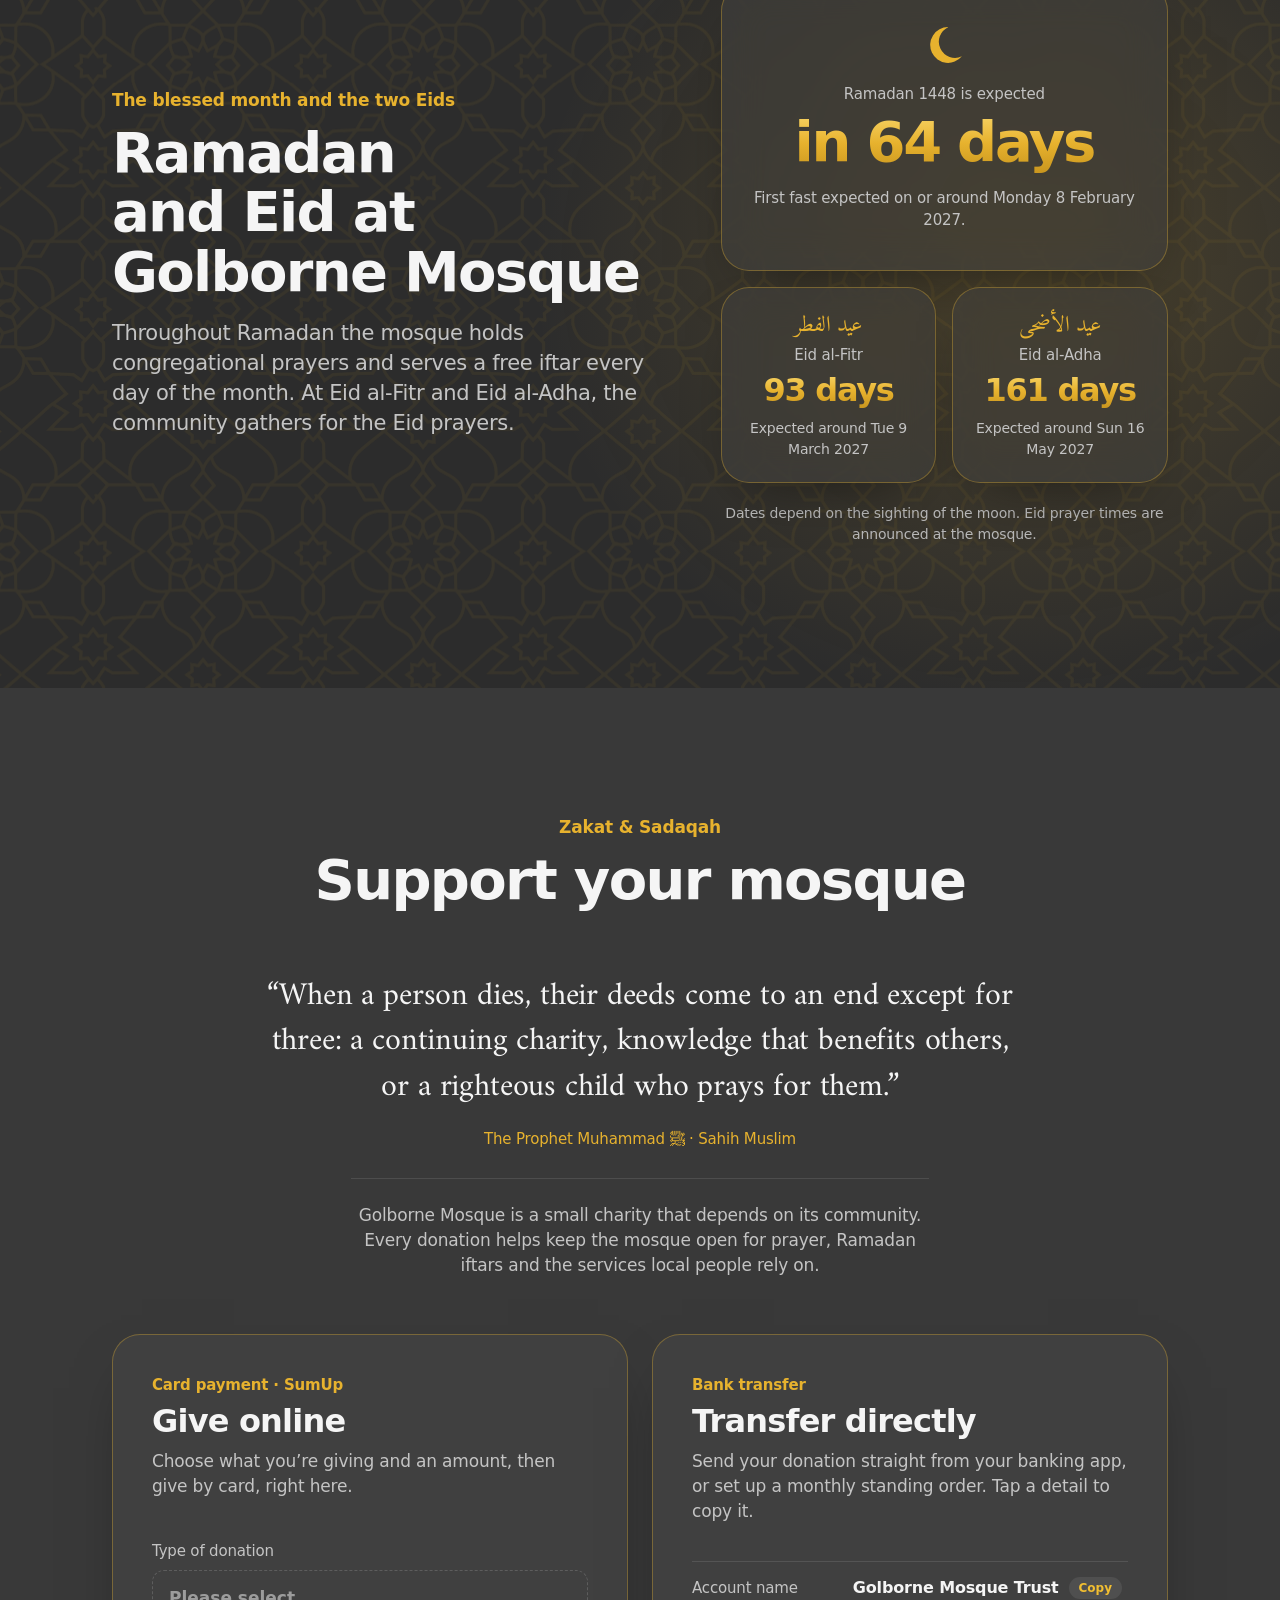
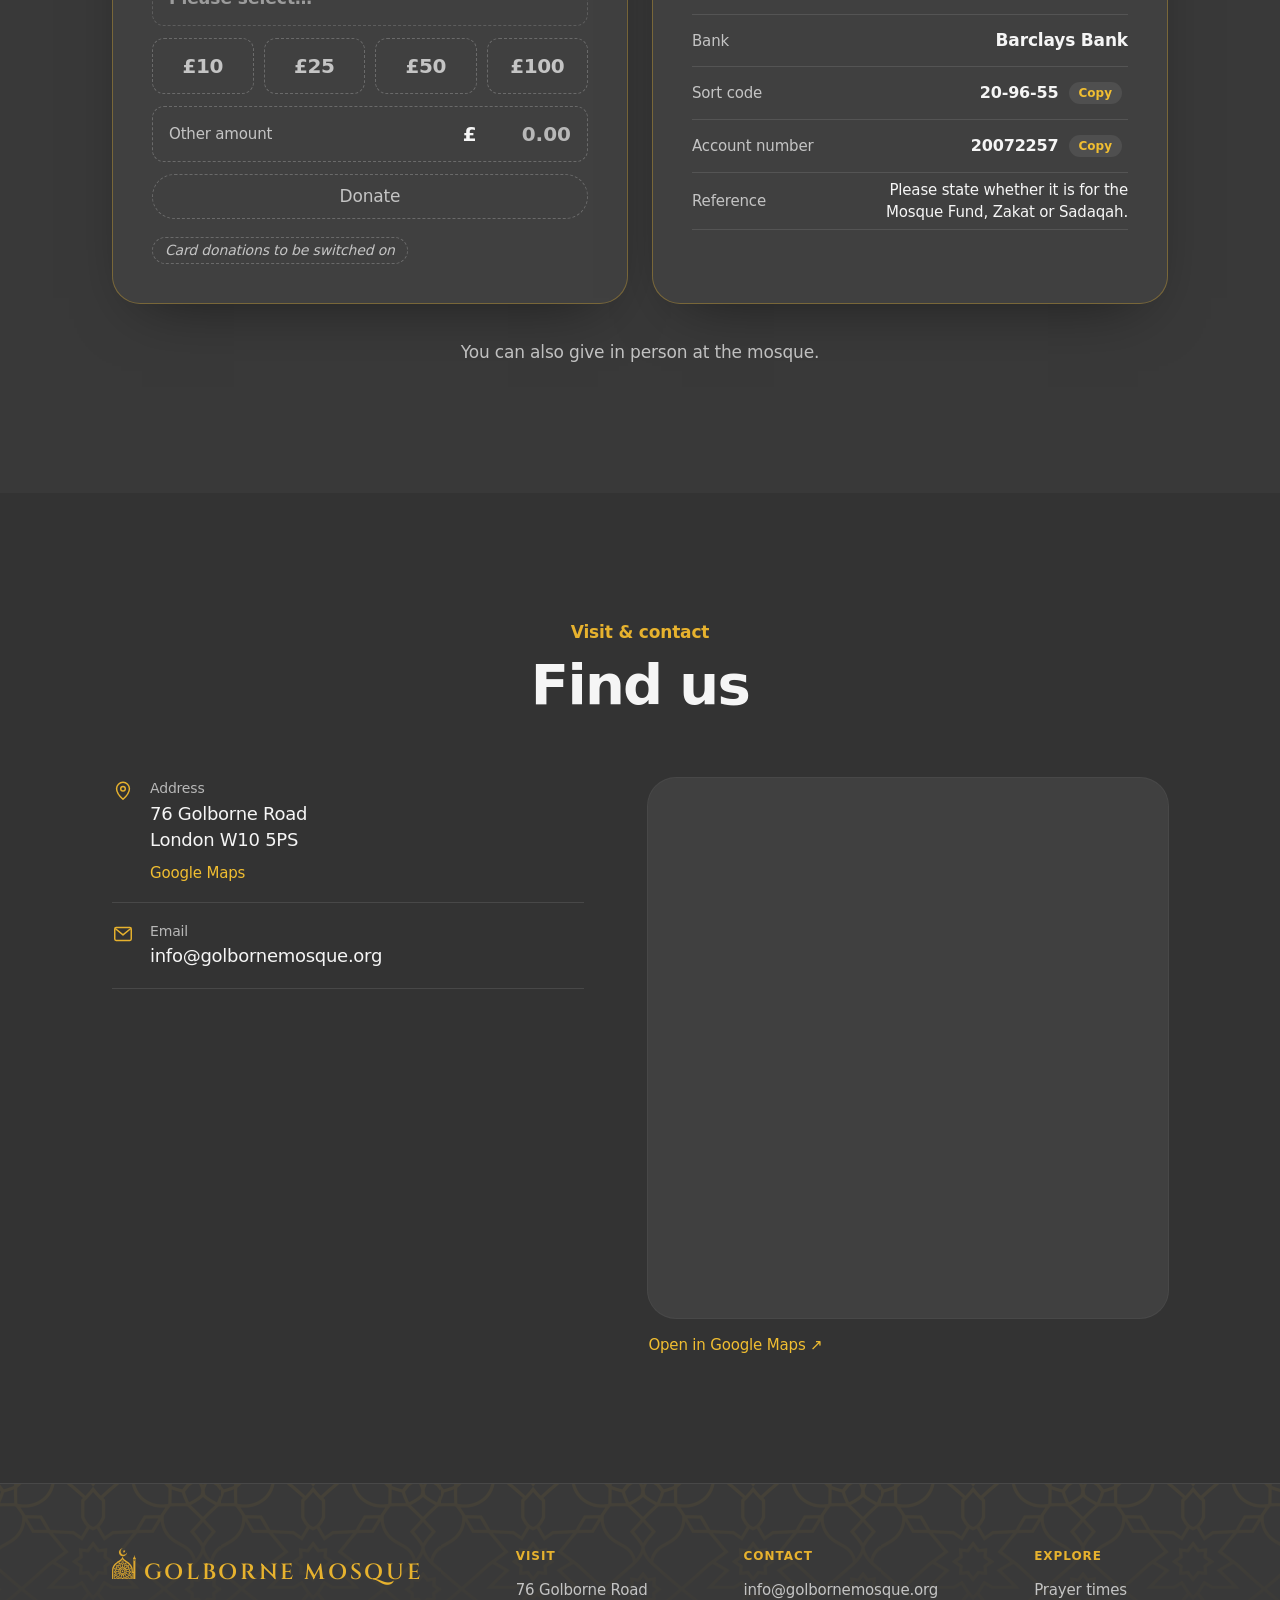
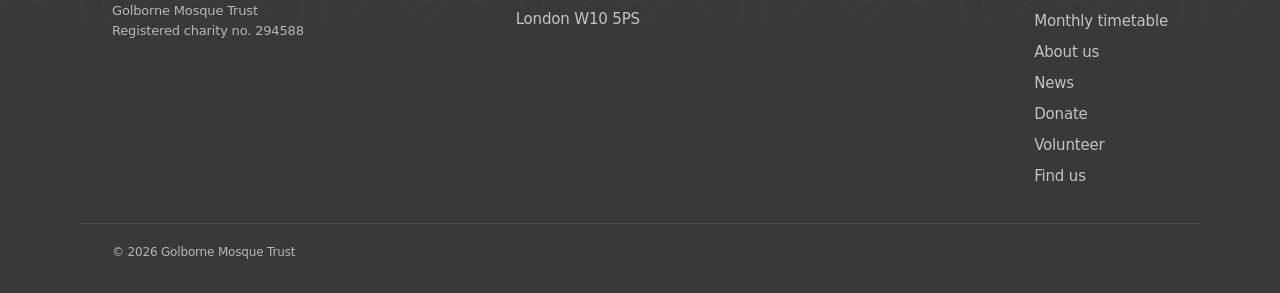
==== commit 9db50d6b: "A verse on guarding the prayers under the day's times Al-Baqarah 2:238 in Arabic and English ends th" ====
--- a/index.html
+++ b/index.html
@@ -219,6 +219,15 @@
               <a class="text-link" href="/timetable">Full monthly timetable <span aria-hidden="true">→</span></a>
             </div>
             <p class="fine-print" id="pt-source"></p>
+
+            <!-- On wide screens this fills the space beside the taller Jumu'ah card -->
+            <figure class="verse">
+              <blockquote>
+                <p class="verse__ar" lang="ar" dir="rtl">حَافِظُوا عَلَى الصَّلَوَاتِ وَالصَّلَاةِ الْوُسْطَىٰ وَقُومُوا لِلَّهِ قَانِتِينَ</p>
+                <p class="verse__en">“Guard your prayers carefully, and the middle prayer, and stand before Allah in devotion.”</p>
+              </blockquote>
+              <figcaption>Al-Baqarah 2:238</figcaption>
+            </figure>
           </div>
 
           <div class="panel panel--framed jumuah" aria-labelledby="jumuah-title">
--- a/css/styles.css
+++ b/css/styles.css
@@ -729,7 +729,25 @@
   /* both panels share a height; the Jumu'ah card centres its content in it */
   .times-grid { grid-template-columns: minmax(0, 1.55fr) minmax(0, 1fr); gap: 24px; align-items: stretch; }
   .jumuah { display: flex; flex-direction: column; justify-content: center; }
-}
+  /* the times panel stacks its parts, with the verse centred in whatever height is left */
+  .times { display: flex; flex-direction: column; }
+  .times .verse { margin-block: auto; padding-block: 36px 8px; }
+}
+
+/* A verse on guarding the prayers, under the day's times */
+.verse { margin: 28px 0 0; padding-top: 28px; text-align: center; }
+.verse blockquote { margin: 0; }
+.verse::before {
+  content: "";
+  display: block;
+  width: 48px;
+  height: 1px;
+  margin: 0 auto 26px;
+  background: var(--gold-line);
+}
+.verse__ar { margin: 0 0 12px !important; font: 400 clamp(1.5rem, 2.6vw, 1.875rem)/1.75 var(--font-ar); color: var(--gold); }
+.verse__en { max-width: 30em; margin: 0 auto !important; font-size: 1rem; line-height: 1.5; color: var(--ink-2); text-wrap: balance; }
+.verse figcaption { margin-top: 10px; font-size: 0.875rem; font-weight: 500; color: var(--gold); }
 
 .times__bar {
   display: flex;
